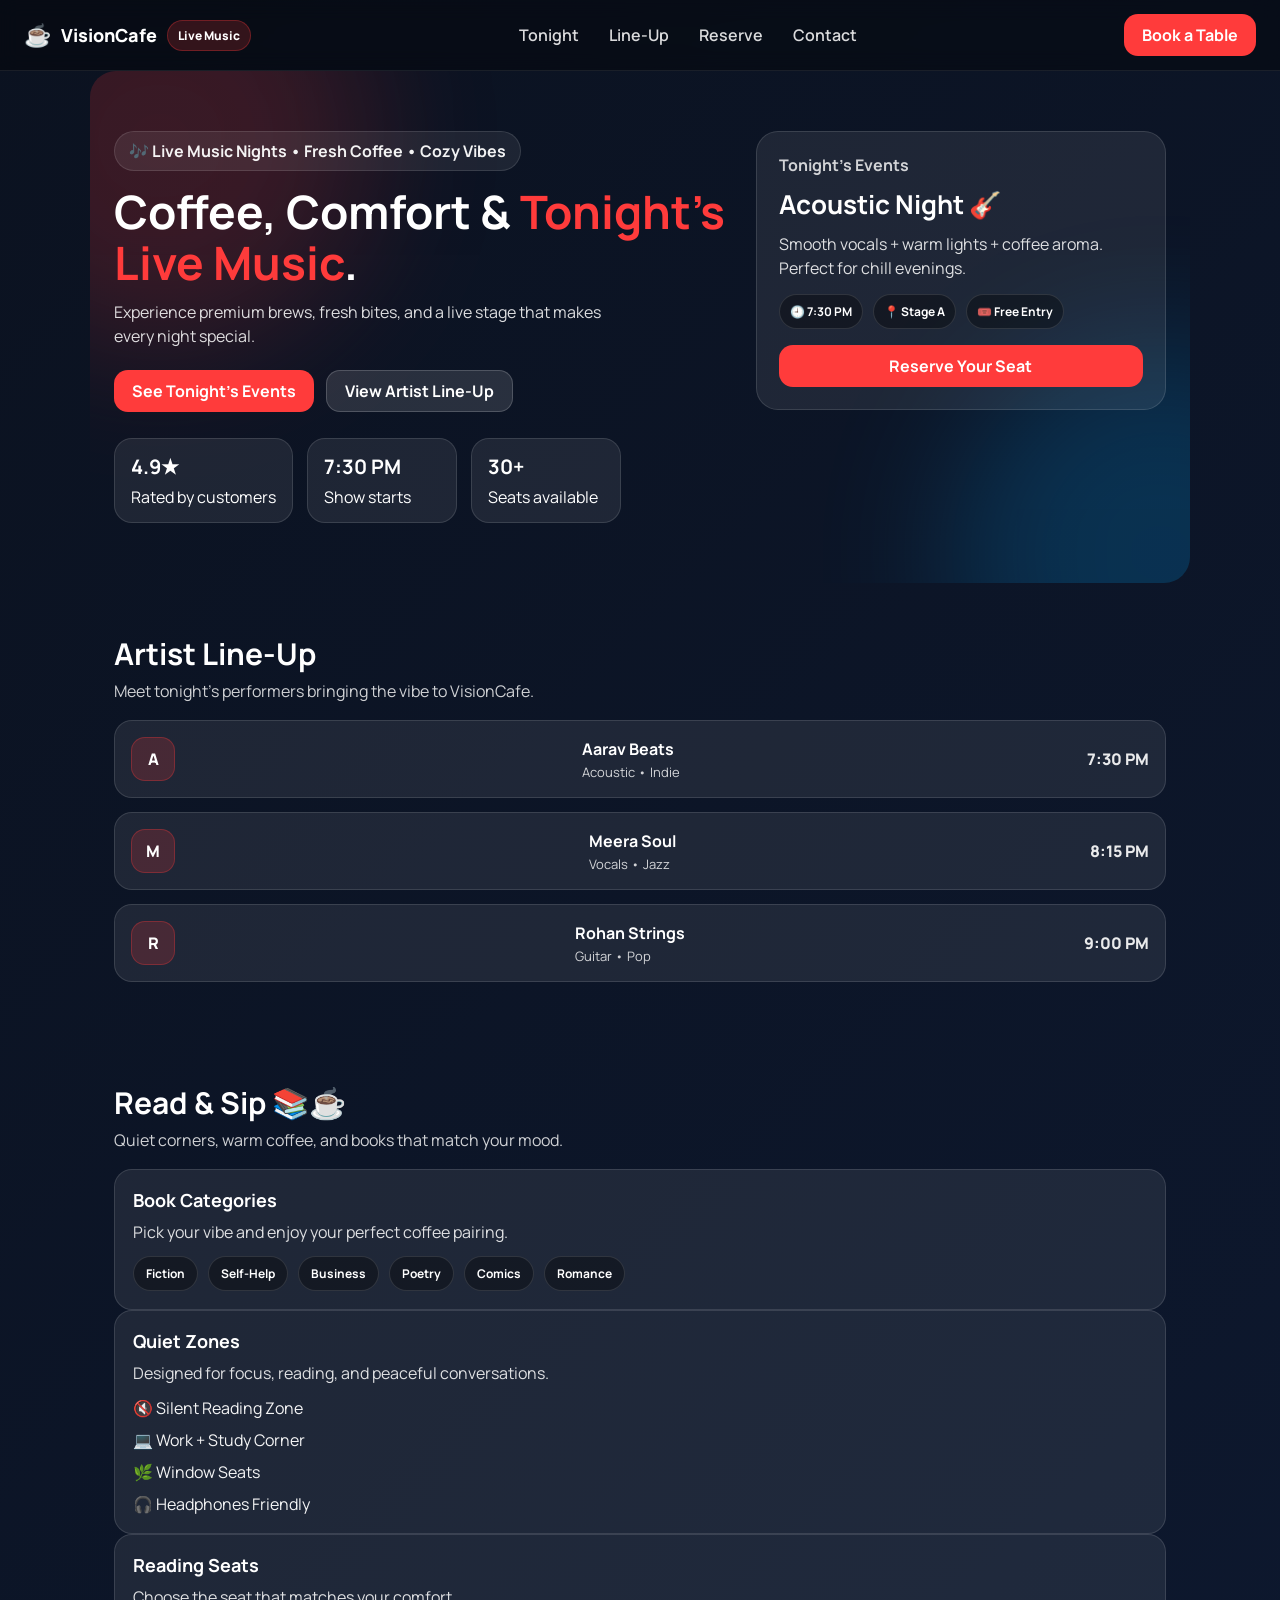
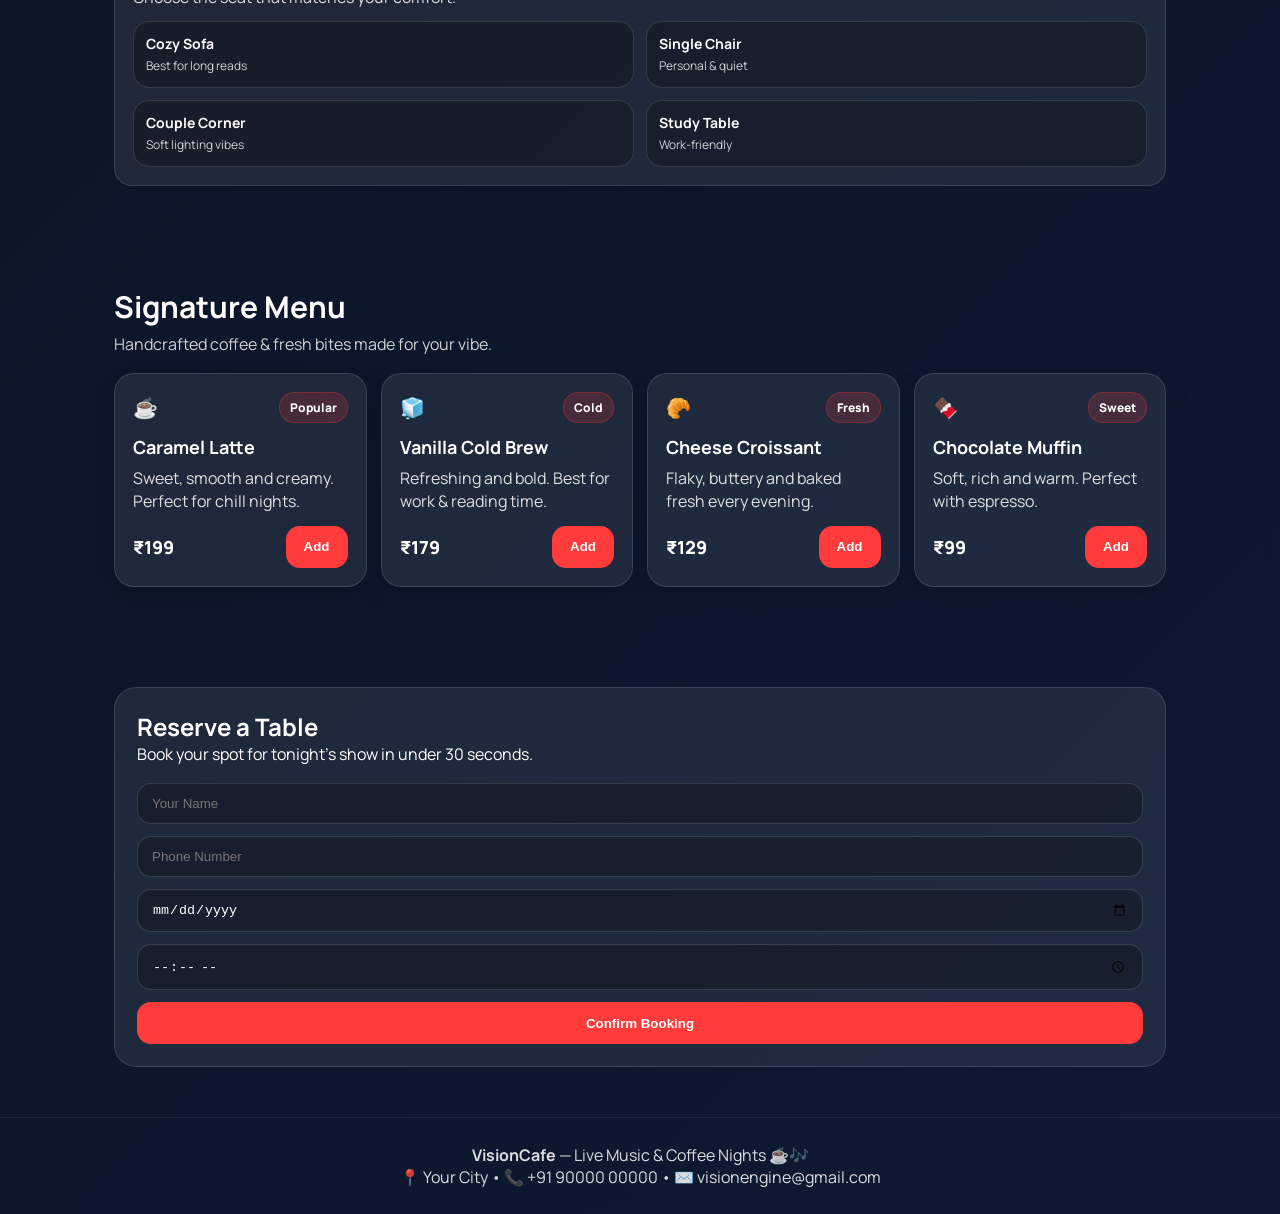
==== mainpage.html @ 3b841ffc "updating 1.1" ====
<!DOCTYPE html>
<html lang="en">
<head>
  <meta charset="UTF-8" />
  <meta name="viewport" content="width=device-width, initial-scale=1.0" />
  <title>VisionCafe | Live Music Nights</title>

  <link rel="preconnect" href="https://fonts.googleapis.com">
<link rel="preconnect" href="https://fonts.gstatic.com" crossorigin>
<link href="https://fonts.googleapis.com/css2?family=Manrope:wght@400;600;700;800&display=swap" rel="stylesheet">


  <link rel="stylesheet" href="style.css" />
</head>

<body>

  
  <header class="navbar">
    <div class="brand">
      <span class="brand-icon">☕</span>
      <span class="brand-name">VisionCafe</span>
      <span class="brand-tag">Live Music</span>
    </div>

    <nav class="nav-links">
      <a href="#events">Tonight</a>
      <a href="#lineup">Line-Up</a>
      <a href="#reserve">Reserve</a>
      <a href="#contact">Contact</a>
    </nav>

    <div class="nav-actions">
      <a href="#reserve" class="btn btn-primary">Book a Table</a>
    </div>
  </header>

  

  <main class="hero">
    <section class="hero-left">
      <p class="hero-chip">🎶 Live Music Nights • Fresh Coffee • Cozy Vibes</p>

      <h1 class="hero-title">
        Coffee, Comfort & <span class="highlight">Tonight’s Live Music</span>.
      </h1>

      <p class="hero-subtitle">
        Experience premium brews, fresh bites, and a live stage that makes every night special.
      </p>

      <div class="hero-buttons">
        <a href="#events" class="btn btn-primary">See Tonight’s Events</a>
        <a href="#lineup" class="btn btn-secondary">View Artist Line-Up</a>
      </div>

      <div class="hero-stats">
        <div class="stat">
          <h3>4.9★</h3>
          <p>Rated by customers</p>
        </div>
        <div class="stat">
          <h3>7:30 PM</h3>
          <p>Show starts</p>
        </div>
        <div class="stat">
          <h3>30+</h3>
          <p>Seats available</p>
        </div>
      </div>
    </section>

    <!-- TONIGHT EVENTS CARD -->
    <aside class="hero-right" id="events">
      <div class="event-card">
        <p class="small-title">Tonight’s Events</p>

        <h2 class="event-title">Acoustic Night 🎸</h2>
        <p class="event-desc">
          Smooth vocals + warm lights + coffee aroma. Perfect for chill evenings.
        </p>

        <div class="event-meta">
          <span class="pill">🕘 7:30 PM</span>
          <span class="pill">📍 Stage A</span>
          <span class="pill">🎟️ Free Entry</span>
        </div>

        <a href="#reserve" class="btn btn-primary btn-full">Reserve Your Seat</a>
      </div>
    </aside>
  </main>

  <section class="section" id="lineup">
    <div class="section-head">
      <h2>Artist Line-Up</h2>
      <p>Meet tonight’s performers bringing the vibe to VisionCafe.</p>
    </div>

    <div class="lineup-grid">
      <div class="artist-card">
        <div class="artist-avatar">A</div>
        <div class="artist-info">
          <h3>Aarav Beats</h3>
          <p>Acoustic • Indie</p>
        </div>
        <span class="artist-time">7:30 PM</span>
      </div>

      <div class="artist-card">
        <div class="artist-avatar">M</div>
        <div class="artist-info">
          <h3>Meera Soul</h3>
          <p>Vocals • Jazz</p>
        </div>
        <span class="artist-time">8:15 PM</span>
      </div>

      <div class="artist-card">
        <div class="artist-avatar">R</div>
        <div class="artist-info">
          <h3>Rohan Strings</h3>
          <p>Guitar • Pop</p>
        </div>
        <span class="artist-time">9:00 PM</span>
      </div>
    </div>
  </section>

<section class="section" id="readandsip">
  <div class="section-head">
    <h2>Read & Sip 📚☕</h2>
    <p>Quiet corners, warm coffee, and books that match your mood.</p>
  </div>

  


  <div class="read-grid">
    <!-- Book Categories -->
    <div class="read-card">
      <h3>Book Categories</h3>
      <p>Pick your vibe and enjoy your perfect coffee pairing.</p>

      <div class="chips">
        <span class="chip">Fiction</span>
        <span class="chip">Self-Help</span>
        <span class="chip">Business</span>
        <span class="chip">Poetry</span>
        <span class="chip">Comics</span>
        <span class="chip">Romance</span>
      </div>
    </div>

    <!-- Quiet Zones -->
    <div class="read-card">
      <h3>Quiet Zones</h3>
      <p>Designed for focus, reading, and peaceful conversations.</p>

      <ul class="read-list">
        <li>🔇 Silent Reading Zone</li>
        <li>💻 Work + Study Corner</li>
        <li>🌿 Window Seats</li>
        <li>🎧 Headphones Friendly</li>
      </ul>
    </div>

    <!-- Reading Seats -->
    <div class="read-card">
      <h3>Reading Seats</h3>
      <p>Choose the seat that matches your comfort.</p>

      <div class="seat-grid">
        <div class="seat-box">
          <h4>Cozy Sofa</h4>
          <p>Best for long reads</p>
        </div>

        <div class="seat-box">
          <h4>Single Chair</h4>
          <p>Personal & quiet</p>
        </div>

        <div class="seat-box">
          <h4>Couple Corner</h4>
          <p>Soft lighting vibes</p>
        </div>

        <div class="seat-box">
          <h4>Study Table</h4>
          <p>Work-friendly</p>
        </div>
      </div>
    </div>
  </div>
</section>

<!-- =========================
     SIGNATURE MENU (PREMIUM)
========================== -->
<section class="section" id="menu">
  <div class="section-head">
    <h2>Signature Menu</h2>
    <p>Handcrafted coffee & fresh bites made for your vibe.</p>
  </div>

  <div class="menu-cards">
    <div class="menu-card">
      <div class="menu-top">
        <span class="menu-icon">☕</span>
        <span class="menu-badge">Popular</span>
      </div>
      <h3>Caramel Latte</h3>
      <p>Sweet, smooth and creamy. Perfect for chill nights.</p>
      <div class="menu-bottom">
        <span class="menu-price">₹199</span>
        <button class="btn btn-primary">Add</button>
      </div>
    </div>

    <div class="menu-card">
      <div class="menu-top">
        <span class="menu-icon">🧊</span>
        <span class="menu-badge">Cold</span>
      </div>
      <h3>Vanilla Cold Brew</h3>
      <p>Refreshing and bold. Best for work & reading time.</p>
      <div class="menu-bottom">
        <span class="menu-price">₹179</span>
        <button class="btn btn-primary">Add</button>
      </div>
    </div>

    <div class="menu-card">
      <div class="menu-top">
        <span class="menu-icon">🥐</span>
        <span class="menu-badge">Fresh</span>
      </div>
      <h3>Cheese Croissant</h3>
      <p>Flaky, buttery and baked fresh every evening.</p>
      <div class="menu-bottom">
        <span class="menu-price">₹129</span>
        <button class="btn btn-primary">Add</button>
      </div>
    </div>

    <div class="menu-card">
      <div class="menu-top">
        <span class="menu-icon">🍫</span>
        <span class="menu-badge">Sweet</span>
      </div>
      <h3>Chocolate Muffin</h3>
      <p>Soft, rich and warm. Perfect with espresso.</p>
      <div class="menu-bottom">
        <span class="menu-price">₹99</span>
        <button class="btn btn-primary">Add</button>
      </div>
    </div>
  </div>
</section>



  <section class="section" id="reserve">
    <div class="reserve-box">
      <div class="reserve-left">
        <h2>Reserve a Table</h2>
        <p>Book your spot for tonight’s show in under 30 seconds.</p>
      </div>

      <form class="reserve-form">
        <input type="text" placeholder="Your Name" required />
        <input type="tel" placeholder="Phone Number" required />
        <input type="date" required />
        <input type="time" required />
        <button class="btn btn-primary btn-full" type="submit">Confirm Booking</button>
      </form>
    </div>
  </section>




  <footer class="footer" id="contact">
    <p><b>VisionCafe</b> — Live Music & Coffee Nights ☕🎶</p>
    <p>📍 Your City • 📞 +91 90000 00000 • ✉️ visionengine@gmail.com</p>
  </footer>

  <script src="script.js"></script>
</body>
</html>
---- style.css ----
/* 
   BASE RESET
 */
* {
  margin: 0;
  padding: 0;
  box-sizing: border-box;
}

body {
  font-family: "Manrope", Arial, Helvetica, sans-serif;
  background: linear-gradient(135deg, #0b1220, #0e1a33);
  color: white;
  min-height: 100vh;
}

/* nav bar */
.navbar {
  position: sticky;
  top: 0;
  z-index: 10;
  padding: 16px 24px;
  display: flex;
  align-items: center;
  justify-content: space-between;
  background: rgba(0, 0, 0, 0.35);
  backdrop-filter: blur(10px);
  border-bottom: 1px solid rgba(255, 255, 255, 0.08);
}

.brand {
  display: flex;
  align-items: center;
  gap: 10px;
  font-weight: 800;
}

.brand-icon {
  font-size: 22px;
}

.brand-name {
  font-size: 18px;
}

.brand-tag {
  font-size: 12px;
  padding: 6px 10px;
  border-radius: 999px;
  background: rgba(255, 59, 59, 0.18);
  border: 1px solid rgba(255, 59, 59, 0.3);
}

.nav-links {
  display: flex;
  gap: 18px;
}

.nav-links a {
  text-decoration: none;
  color: white;
  opacity: 0.85;
  font-weight: 600;
}

.nav-links a:hover {
  opacity: 1;
}

/* 
   BUTTONS
 */
.btn {
  display: inline-flex;
  align-items: center;
  justify-content: center;
  height: 42px;
  padding: 0 18px;
  border-radius: 14px;
  text-decoration: none;
  font-weight: 700;
  border: none;
  cursor: pointer;
}

.btn-primary {
  background: #ff3b3b;
  color: white;
}

.btn-secondary {
  background: rgba(255, 255, 255, 0.12);
  color: white;
  border: 1px solid rgba(255, 255, 255, 0.18);
}

.btn-full {
  width: 100%;
  text-align: center;
}

/* 
   HERO
 */
.hero {
  max-width: 1100px;
  margin: auto;
  padding: 60px 24px;
  display: grid;
  grid-template-columns: 1.2fr 0.8fr;
  gap: 26px;

  position: relative;
  overflow: hidden;
  border-radius: 26px;
}


/* soft glow blobs */
.hero::before,
.hero::after {
  content: "";
  position: absolute;
  width: 420px;
  height: 420px;
  border-radius: 50%;
  filter: blur(70px);
  opacity: 0.35;
  z-index: -1;
}

.hero::before {
  top: -140px;
  left: -140px;
  background: rgba(255, 59, 59, 0.55);
}

.hero::after {
  bottom: -180px;
  right: -180px;
  background: rgba(0, 170, 255, 0.55);
}


.hero-chip {
  display: inline-block;
  padding: 8px 14px;
  border-radius: 999px;
  background: rgba(255, 255, 255, 0.08);
  border: 1px solid rgba(255, 255, 255, 0.12);
  font-weight: 700;
  margin-bottom: 16px;
  opacity: 0.95;
}

.hero-title {
  font-size: 46px;
  line-height: 1.1;
  margin-bottom: 12px;
}

.highlight {
  color: #ff3b3b;
}

.hero-subtitle {
  opacity: 0.85;
  max-width: 520px;
  line-height: 1.5;
  margin-bottom: 22px;
}

.hero-buttons {
  display: flex;
  gap: 12px;
  flex-wrap: wrap;
  margin-bottom: 26px;
}

.hero-stats {
  display: flex;
  gap: 14px;
  flex-wrap: wrap;
}

.stat {
  background: rgba(255, 255, 255, 0.08);
  border: 1px solid rgba(255, 255, 255, 0.12);
  padding: 14px 16px;
  border-radius: 18px;
  min-width: 150px;
}

.stat h3 {
  font-size: 20px;
  margin-bottom: 6px;
}

/* 
   EVENT CARD
 */
.event-card {
  background: rgba(255, 255, 255, 0.08);
  border: 1px solid rgba(255, 255, 255, 0.12);
  border-radius: 22px;
  padding: 22px;
}

.small-title {
  opacity: 0.8;
  font-weight: 700;
  margin-bottom: 10px;
}

.event-title {
  font-size: 26px;
  margin-bottom: 10px;
}

.event-desc {
  opacity: 0.85;
  line-height: 1.5;
  margin-bottom: 14px;
}

.event-meta {
  display: flex;
  flex-wrap: wrap;
  gap: 10px;
  margin-bottom: 16px;
}

.pill {
  font-size: 12px;
  font-weight: 700;
  padding: 8px 10px;
  border-radius: 999px;
  background: rgba(0, 0, 0, 0.35);
  border: 1px solid rgba(255, 255, 255, 0.12);
}

/* 
   SECTIONS
 */
.section {
  max-width: 1100px;
  margin: auto;
  padding: 50px 24px;
}

.section-head {
  margin-bottom: 18px;
}

.section-head h2 {
  font-size: 30px;
  margin-bottom: 6px;
}

.section-head p {
  opacity: 0.8;
}

/* 
   LINE-UP GRID
 */
.lineup-grid {
  display: grid;
  grid-template-columns: repeat(3, 1fr);
  gap: 14px;
}

.artist-card {
  display: flex;
  align-items: center;
  justify-content: space-between;
  gap: 12px;
  padding: 16px;
  border-radius: 18px;
  background: rgba(255, 255, 255, 0.08);
  border: 1px solid rgba(255, 255, 255, 0.12);
}

.artist-avatar {
  width: 44px;
  height: 44px;
  border-radius: 14px;
  display: flex;
  align-items: center;
  justify-content: center;
  font-weight: 900;
  background: rgba(255, 59, 59, 0.18);
  border: 1px solid rgba(255, 59, 59, 0.3);
}

.artist-info h3 {
  font-size: 16px;
  margin-bottom: 3px;
}

.artist-info p {
  font-size: 13px;
  opacity: 0.8;
}

.artist-time {
  font-weight: 800;
  opacity: 0.9;
}

/* 
   RESERVE BOX
 */
.reserve-box {
  display: grid;
  grid-template-columns: 1fr 1fr;
  gap: 18px;
  padding: 22px;
  border-radius: 22px;
  background: rgba(255, 255, 255, 0.08);
  border: 1px solid rgba(255, 255, 255, 0.12);
}

.reserve-form {
  display: grid;
  gap: 12px;
}

.reserve-form input {
  padding: 12px 14px;
  border-radius: 14px;
  border: 1px solid rgba(255, 255, 255, 0.14);
  background: rgba(0, 0, 0, 0.25);
  color: white;
  outline: none;
}

/* 
   FOOTER
 */
.footer {
  padding: 26px 24px;
  text-align: center;
  opacity: 0.85;
  border-top: 1px solid rgba(255, 255, 255, 0.08);
}

/* 
   RESPONSIVE */
@media (max-width: 900px) {
  .hero {
    padding: 40px 18px;
  }
}


  .lineup-grid {
    grid-template-columns: 1fr;
  }

  .reserve-box {
    grid-template-columns: 1fr;
  }

  .nav-links {
    display: none;
  }
}


/* 
   READ & SIP SECTION
 */
.read-grid {
  display: grid;
  grid-template-columns: repeat(3, 1fr);
  gap: 14px;
}

.read-card {
  padding: 18px;
  border-radius: 18px;
  background: rgba(255, 255, 255, 0.08);
  border: 1px solid rgba(255, 255, 255, 0.12);
}

.read-card h3 {
  font-size: 18px;
  margin-bottom: 8px;
}

.read-card p {
  opacity: 0.85;
  margin-bottom: 12px;
  line-height: 1.5;
}

/* Category chips */
.chips {
  display: flex;
  flex-wrap: wrap;
  gap: 10px;
}

.chip {
  padding: 8px 12px;
  border-radius: 999px;
  font-size: 12px;
  font-weight: 700;
  background: rgba(0, 0, 0, 0.35);
  border: 1px solid rgba(255, 255, 255, 0.12);
}

/* Quiet zones list */
.read-list {
  list-style: none;
  display: grid;
  gap: 10px;
  opacity: 0.95;
}

/* Reading seats grid */
.seat-grid {
  display: grid;
  grid-template-columns: repeat(2, 1fr);
  gap: 12px;
}

.seat-box {
  padding: 12px;
  border-radius: 16px;
  background: rgba(0, 0, 0, 0.25);
  border: 1px solid rgba(255, 255, 255, 0.12);
}

.seat-box h4 {
  font-size: 14px;
  margin-bottom: 4px;
}

.seat-box p {
  font-size: 12px;
  opacity: 0.8;
  margin: 0;
}

/* Responsive */
@media (max-width: 900px) {
  .read-grid {
    grid-template-columns: 1fr;
  }
}


/* smooth transitions everywhere */
a, button, .card, .artist-card, .event-card, .read-card, .seat-box, .stat {
  transition: transform 0.25s ease, box-shadow 0.25s ease, opacity 0.25s ease;
}

/* hover lift effect */
.card:hover,
.artist-card:hover,
.event-card:hover,
.read-card:hover {
  transform: translateY(-6px);
  box-shadow: 0 18px 30px rgba(0, 0, 0, 0.25);
}

/* subtle hover on seat boxes */
.seat-box:hover {
  transform: translateY(-4px);
}


/* =========================
   PREMIUM MENU CARDS
========================= */
.menu-cards {
  display: grid;
  grid-template-columns: repeat(4, 1fr);
  gap: 14px;
}

.menu-card {
  padding: 18px;
  border-radius: 20px;
  background: rgba(255, 255, 255, 0.08);
  border: 1px solid rgba(255, 255, 255, 0.12);
  box-shadow: 0 10px 26px rgba(0,0,0,0.15);
}

.menu-card:hover {
  transform: translateY(-8px);
  box-shadow: 0 18px 35px rgba(0,0,0,0.25);
}

.menu-top {
  display: flex;
  align-items: center;
  justify-content: space-between;
  margin-bottom: 12px;
}

.menu-icon {
  font-size: 20px;
}

.menu-badge {
  font-size: 12px;
  font-weight: 800;
  padding: 6px 10px;
  border-radius: 999px;
  background: rgba(255, 59, 59, 0.18);
  border: 1px solid rgba(255, 59, 59, 0.3);
}

.menu-card h3 {
  font-size: 18px;
  margin-bottom: 8px;
}

.menu-card p {
  opacity: 0.85;
  line-height: 1.4;
  margin-bottom: 14px;
}

.menu-bottom {
  display: flex;
  align-items: center;
  justify-content: space-between;
  gap: 10px;
}

.menu-price {
  font-weight: 900;
  font-size: 18px;
}

/* responsive menu */
@media (max-width: 900px) {
  .menu-cards {
    grid-template-columns: 1fr;
  }
}


/* =========================
   FIX: NAVBAR ALIGNMENT
========================= */
.navbar {
  padding: 14px 24px; /* balanced */
}

.brand,
.nav-links,
.nav-actions {
  display: flex;
  align-items: center;
}

/* make nav links same height as button */
.nav-links a {
  display: inline-flex;
  align-items: center;
  height: 42px;
  padding: 0 6px;
}
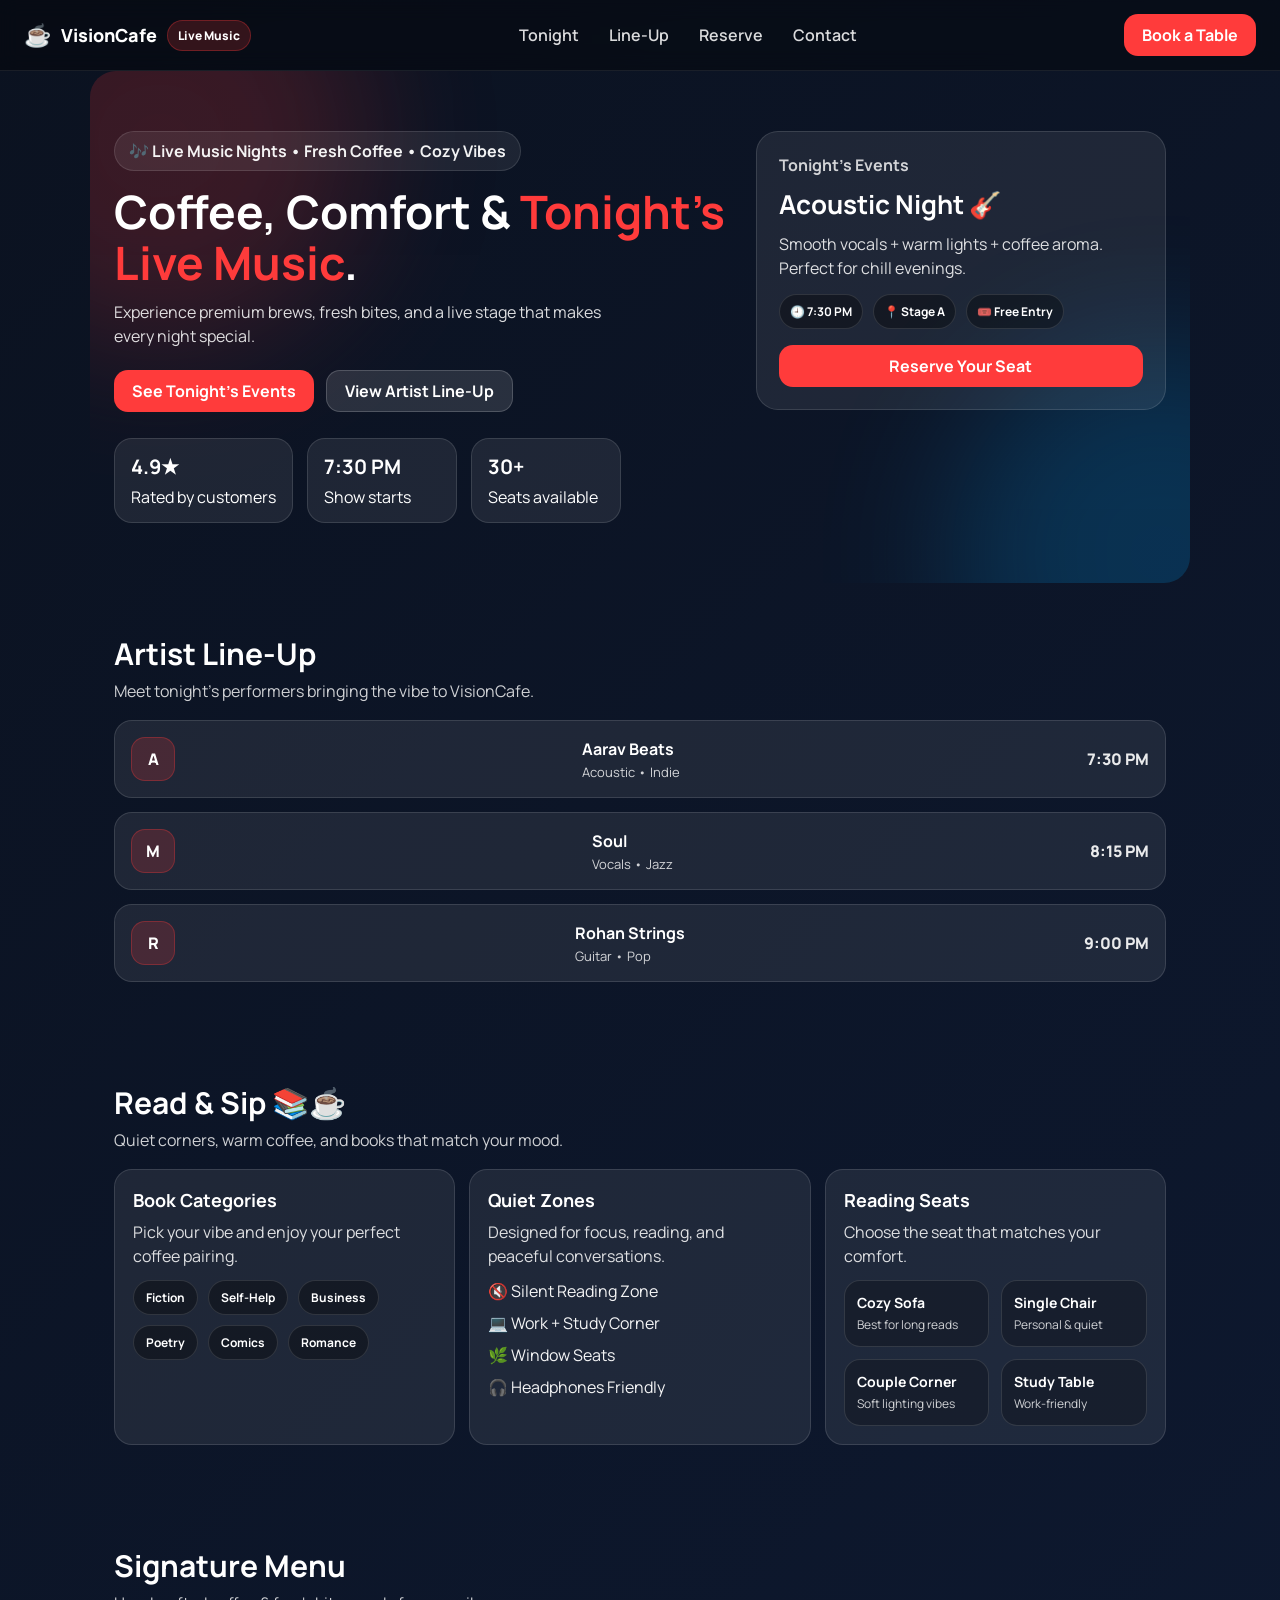
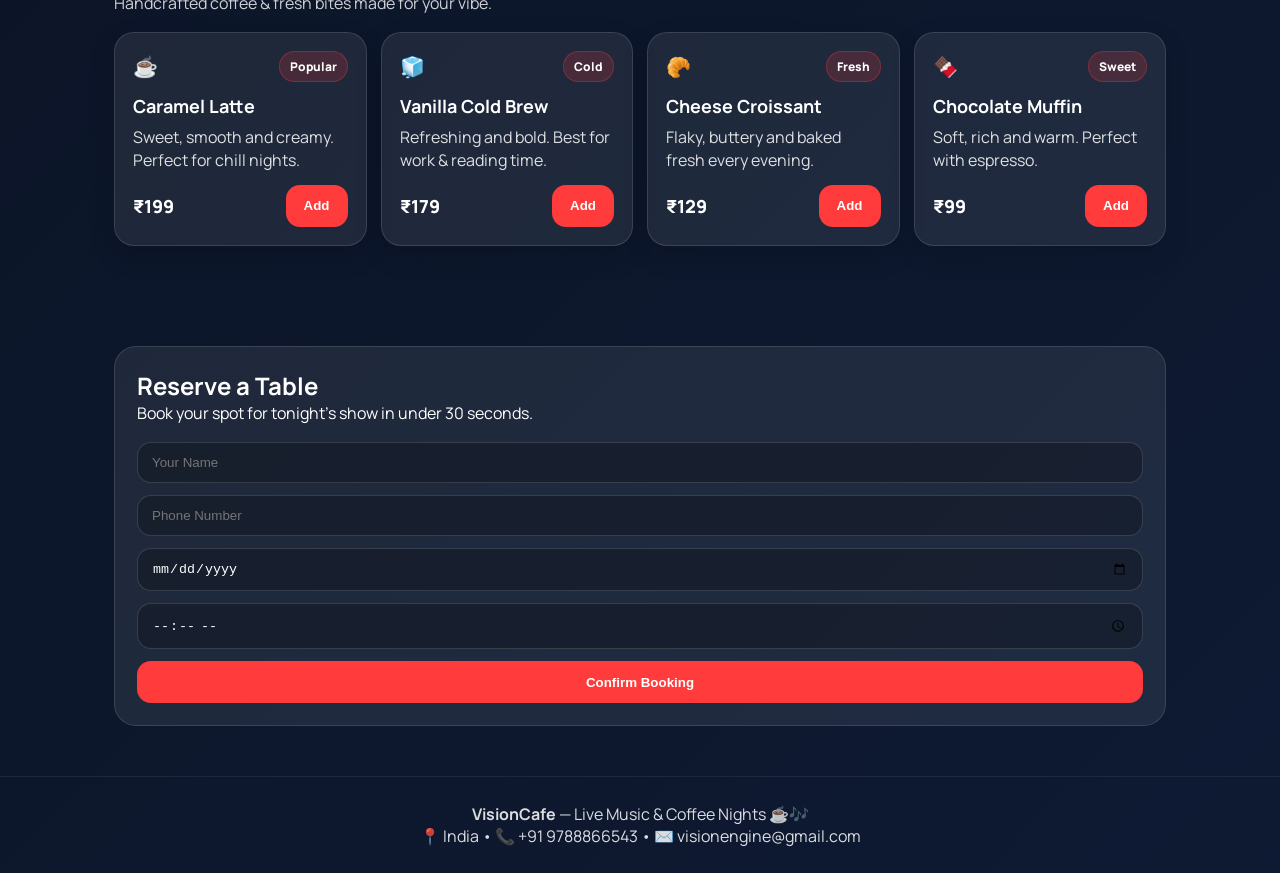
==== commit 82d42790: "updating main and style" ====
--- a/mainpage.html
+++ b/mainpage.html
@@ -110,7 +110,7 @@
       <div class="artist-card">
         <div class="artist-avatar">M</div>
         <div class="artist-info">
-          <h3>Meera Soul</h3>
+          <h3> Soul</h3>
           <p>Vocals • Jazz</p>
         </div>
         <span class="artist-time">8:15 PM</span>
@@ -195,9 +195,8 @@
   </div>
 </section>
 
-<!-- =========================
-     SIGNATURE MENU (PREMIUM)
-========================== -->
+<!--
+     SIGNATURE MENU (PREMIUM)-->
 <section class="section" id="menu">
   <div class="section-head">
     <h2>Signature Menu</h2>
@@ -283,7 +282,7 @@
 
   <footer class="footer" id="contact">
     <p><b>VisionCafe</b> — Live Music & Coffee Nights ☕🎶</p>
-    <p>📍 Your City • 📞 +91 90000 00000 • ✉️ visionengine@gmail.com</p>
+    <p>📍 India • 📞 +91 9788866543 • ✉️ visionengine@gmail.com</p>
   </footer>
 
   <script src="script.js"></script>
--- a/style.css
+++ b/style.css
@@ -365,7 +365,7 @@
   .nav-links {
     display: none;
   }
-}
+
 
 
 /* 
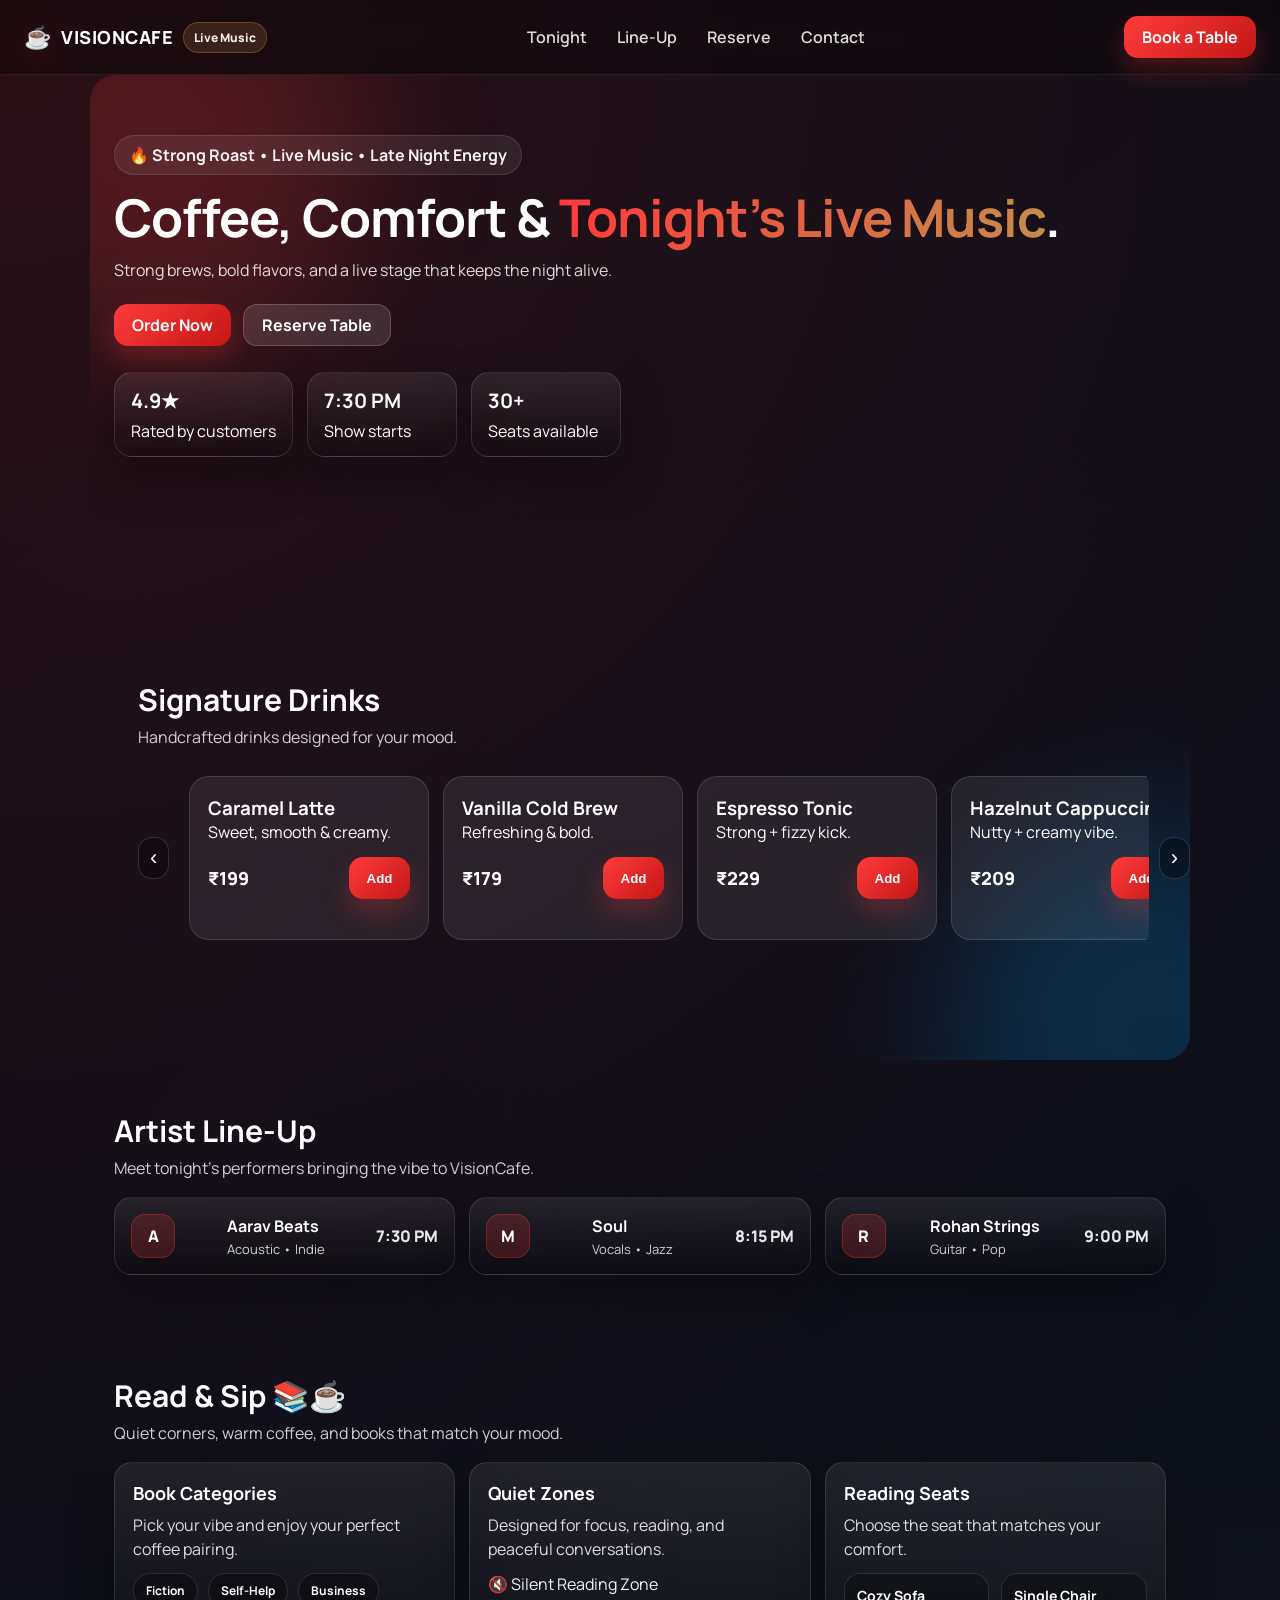
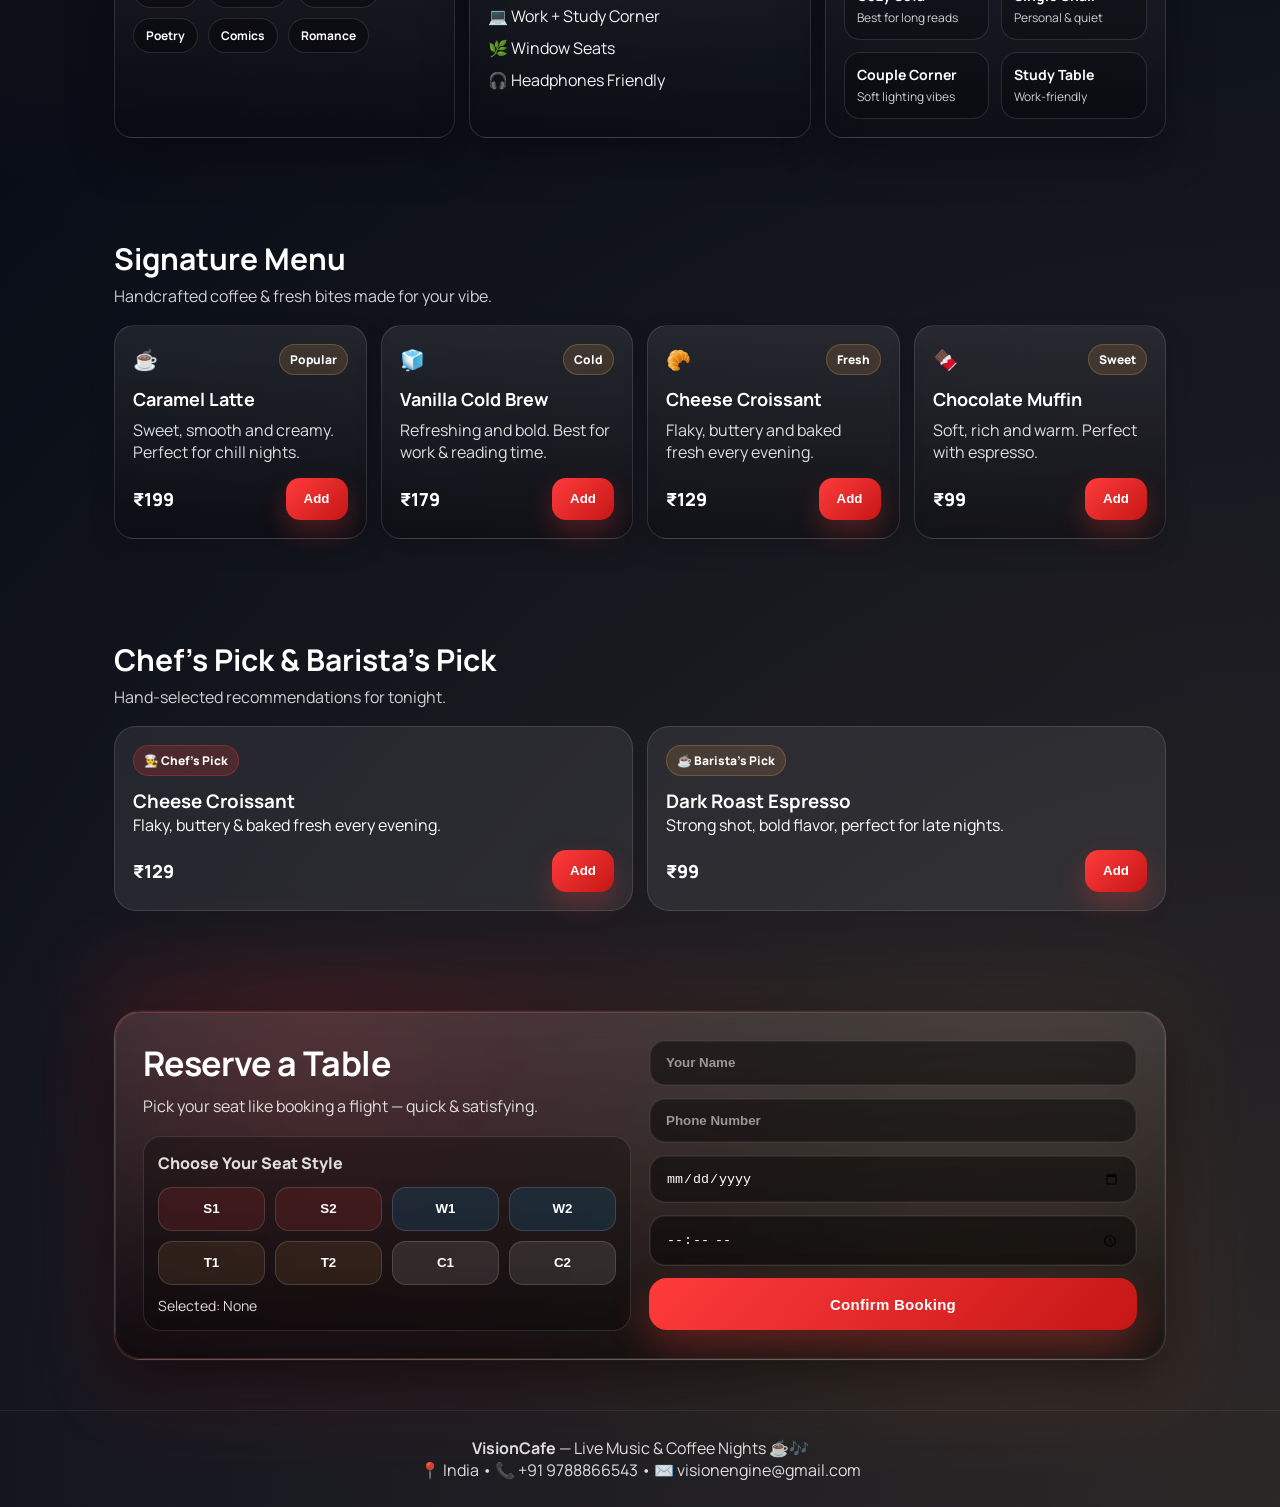
==== commit 386f7a4b: "updating 1.2" ====
--- a/mainpage.html
+++ b/mainpage.html
@@ -39,20 +39,27 @@
 
   <main class="hero">
     <section class="hero-left">
-      <p class="hero-chip">🎶 Live Music Nights • Fresh Coffee • Cozy Vibes</p>
+      <p class="hero-chip">🔥 Strong Roast • Live Music • Late Night Energy</p>
+
 
       <h1 class="hero-title">
         Coffee, Comfort & <span class="highlight">Tonight’s Live Music</span>.
       </h1>
 
       <p class="hero-subtitle">
-        Experience premium brews, fresh bites, and a live stage that makes every night special.
-      </p>
+  Strong brews, bold flavors, and a live stage that keeps the night alive.
+</p>
+
 
       <div class="hero-buttons">
-        <a href="#events" class="btn btn-primary">See Tonight’s Events</a>
-        <a href="#lineup" class="btn btn-secondary">View Artist Line-Up</a>
-      </div>
+        <a href="#events" class="btn btn-primary">Order Now</a>
+        <a href="#lineup" class="btn btn-secondary">Reserve Table</a>
+      </div>
+
+      
+
+
+
 
       <div class="hero-stats">
         <div class="stat">
@@ -69,6 +76,107 @@
         </div>
       </div>
     </section>
+
+
+    <section class="section" id="specials">
+  <div class="section-head">
+    <h2>Today’s Special</h2>
+    <p>Limited-time picks made for strong coffee lovers.</p>
+  </div>
+
+  <div class="special-grid">
+    <div class="special-card">
+      <span class="special-tag">🔥 Bestseller</span>
+      <h3>Dark Roast Espresso Shot</h3>
+      <p>Strong, bold & straight to the point.</p>
+      <div class="special-bottom">
+        <span class="price">₹99</span>
+        <a href="#order" class="btn btn-primary">Order</a>
+      </div>
+    </div>
+
+    <div class="special-card">
+      <span class="special-tag coffee">☕ Coffee + Chill</span>
+      <h3>Mocha Night Latte</h3>
+      <p>Chocolate + espresso with a smooth finish.</p>
+      <div class="special-bottom">
+        <span class="price">₹219</span>
+        <a href="#order" class="btn btn-primary">Order</a>
+      </div>
+    </div>
+
+    <div class="special-card">
+      <span class="special-tag blue">🎶 Music Combo</span>
+      <h3>Cold Brew + Croissant</h3>
+      <p>Perfect for tonight’s acoustic vibe.</p>
+      <div class="special-bottom">
+        <span class="price">₹249</span>
+        <a href="#order" class="btn btn-primary">Order</a>
+      </div>
+    </div>
+  </div>
+</section>
+
+    <section class="section" id="order">
+  <div class="section-head">
+    <h2>Signature Drinks</h2>
+    <p>Handcrafted drinks designed for your mood.</p>
+  </div>
+
+  <div class="carousel-wrap">
+    <button class="carousel-btn left" aria-label="Scroll left">‹</button>
+
+    <div class="carousel" id="drinkCarousel">
+      <div class="drink-card">
+        <h3>Caramel Latte</h3>
+        <p>Sweet, smooth & creamy.</p>
+        <div class="drink-bottom">
+          <span class="price">₹199</span>
+          <button class="btn btn-primary">Add</button>
+        </div>
+      </div>
+
+      <div class="drink-card">
+        <h3>Vanilla Cold Brew</h3>
+        <p>Refreshing & bold.</p>
+        <div class="drink-bottom">
+          <span class="price">₹179</span>
+          <button class="btn btn-primary">Add</button>
+        </div>
+      </div>
+
+      <div class="drink-card">
+        <h3>Espresso Tonic</h3>
+        <p>Strong + fizzy kick.</p>
+        <div class="drink-bottom">
+          <span class="price">₹229</span>
+          <button class="btn btn-primary">Add</button>
+        </div>
+      </div>
+
+      <div class="drink-card">
+        <h3>Hazelnut Cappuccino</h3>
+        <p>Nutty + creamy vibe.</p>
+        <div class="drink-bottom">
+          <span class="price">₹209</span>
+          <button class="btn btn-primary">Add</button>
+        </div>
+      </div>
+
+      <div class="drink-card">
+        <h3>Dark Roast Americano</h3>
+        <p>Pure strength. No sugar needed.</p>
+        <div class="drink-bottom">
+          <span class="price">₹149</span>
+          <button class="btn btn-primary">Add</button>
+        </div>
+      </div>
+    </div>
+
+    <button class="carousel-btn right" aria-label="Scroll right">›</button>
+  </div>
+</section>
+
 
     <!-- TONIGHT EVENTS CARD -->
     <aside class="hero-right" id="events">
@@ -259,23 +367,73 @@
 </section>
 
 
+<section class="section" id="picks">
+  <div class="section-head">
+    <h2>Chef’s Pick & Barista’s Pick</h2>
+    <p>Hand-selected recommendations for tonight.</p>
+  </div>
+
+  <div class="picks-grid">
+    <div class="pick-card">
+      <span class="pick-badge">👨‍🍳 Chef’s Pick</span>
+      <h3>Cheese Croissant</h3>
+      <p>Flaky, buttery & baked fresh every evening.</p>
+      <div class="pick-bottom">
+        <span class="price">₹129</span>
+        <button class="btn btn-primary">Add</button>
+      </div>
+    </div>
+
+    <div class="pick-card">
+      <span class="pick-badge barista">☕ Barista’s Pick</span>
+      <h3>Dark Roast Espresso</h3>
+      <p>Strong shot, bold flavor, perfect for late nights.</p>
+      <div class="pick-bottom">
+        <span class="price">₹99</span>
+        <button class="btn btn-primary">Add</button>
+      </div>
+    </div>
+  </div>
+</section>
+
+
+
 
   <section class="section" id="reserve">
-    <div class="reserve-box">
-      <div class="reserve-left">
-        <h2>Reserve a Table</h2>
-        <p>Book your spot for tonight’s show in under 30 seconds.</p>
-      </div>
-
-      <form class="reserve-form">
-        <input type="text" placeholder="Your Name" required />
-        <input type="tel" placeholder="Phone Number" required />
-        <input type="date" required />
-        <input type="time" required />
-        <button class="btn btn-primary btn-full" type="submit">Confirm Booking</button>
-      </form>
-    </div>
-  </section>
+  <div class="reserve-box">
+    <div class="reserve-left">
+      <h2>Reserve a Table</h2>
+      <p>Pick your seat like booking a flight — quick & satisfying.</p>
+
+      <div class="seat-map">
+        <p class="seat-title">Choose Your Seat Style</p>
+
+        <div class="seat-grid-map" id="seatGrid">
+          <button class="seat seat-sofa">S1</button>
+          <button class="seat seat-sofa">S2</button>
+          <button class="seat seat-window">W1</button>
+          <button class="seat seat-window">W2</button>
+
+          <button class="seat seat-study">T1</button>
+          <button class="seat seat-study">T2</button>
+          <button class="seat seat-couple">C1</button>
+          <button class="seat seat-couple">C2</button>
+        </div>
+
+        <p class="seat-note">Selected: <span id="seatSelected">None</span></p>
+      </div>
+    </div>
+
+    <form class="reserve-form">
+      <input type="text" placeholder="Your Name" required />
+      <input type="tel" placeholder="Phone Number" required />
+      <input type="date" required />
+      <input type="time" required />
+      <button class="btn btn-primary btn-full" type="submit">Confirm Booking</button>
+    </form>
+  </div>
+</section>
+
 
 
 
--- a/style.css
+++ b/style.css
@@ -7,12 +7,38 @@
   box-sizing: border-box;
 }
 
+
+:root {
+  --bg1: #070a12;
+  --bg2: #0b1220;
+
+  --brand: #ff3b3b;
+  --brand-dark: #c51616;
+
+  --coffee: #c58b4a;
+  --coffee-dark: #7a4a22;
+
+  --text: rgba(255,255,255,0.92);
+  --muted: rgba(255,255,255,0.72);
+
+  --glass: rgba(255, 255, 255, 0.07);
+  --border: rgba(255, 255, 255, 0.12);
+
+  --shadow: 0 18px 45px rgba(0,0,0,0.35);
+}
+
 body {
   font-family: "Manrope", Arial, Helvetica, sans-serif;
-  background: linear-gradient(135deg, #0b1220, #0e1a33);
+  background: radial-gradient(circle at top left, rgba(255, 59, 59, 0.15), transparent 55%),
+              radial-gradient(circle at bottom right, rgba(197, 139, 74, 0.18), transparent 55%),
+              linear-gradient(135deg, var(--bg1), var(--bg2));
   color: white;
   min-height: 100vh;
 }
+
+
+
+
 
 /* nav bar */
 .navbar {
@@ -84,9 +110,16 @@
 }
 
 .btn-primary {
-  background: #ff3b3b;
+  background: linear-gradient(135deg, var(--brand), var(--brand-dark));
   color: white;
-}
+  box-shadow: 0 12px 26px rgba(255, 59, 59, 0.25);
+}
+
+.btn-primary:hover {
+  transform: translateY(-2px);
+  box-shadow: 0 18px 35px rgba(255, 59, 59, 0.35);
+}
+
 
 .btn-secondary {
   background: rgba(255, 255, 255, 0.12);
@@ -154,14 +187,19 @@
 }
 
 .hero-title {
-  font-size: 46px;
-  line-height: 1.1;
+  font-size: 52px;
+  line-height: 1.05;
   margin-bottom: 12px;
+  letter-spacing: -1px;
 }
 
 .highlight {
-  color: #ff3b3b;
-}
+  background: linear-gradient(90deg, var(--brand), var(--coffee));
+  -webkit-background-clip: text;
+  background-clip: text;
+  color: transparent;
+}
+
 
 .hero-subtitle {
   opacity: 0.85;
@@ -184,7 +222,7 @@
 }
 
 .stat {
-  background: rgba(255, 255, 255, 0.08);
+  
   border: 1px solid rgba(255, 255, 255, 0.12);
   padding: 14px 16px;
   border-radius: 18px;
@@ -199,8 +237,20 @@
 /* 
    EVENT CARD
  */
+
+ .event-card,
+.artist-card,
+.read-card,
+.menu-card,
+
+.stat {
+  background: linear-gradient(180deg, rgba(255,255,255,0.08), rgba(0,0,0,0.25));
+  border: 1px solid var(--border);
+  box-shadow: var(--shadow);
+}
+
 .event-card {
-  background: rgba(255, 255, 255, 0.08);
+  
   border: 1px solid rgba(255, 255, 255, 0.12);
   border-radius: 22px;
   padding: 22px;
@@ -277,7 +327,7 @@
   gap: 12px;
   padding: 16px;
   border-radius: 18px;
-  background: rgba(255, 255, 255, 0.08);
+  
   border: 1px solid rgba(255, 255, 255, 0.12);
 }
 
@@ -309,31 +359,138 @@
 }
 
 /* 
-   RESERVE BOX
+   RESERVE SECTION 
  */
+
+#reserve {
+  position: relative;
+}
+
+/* outer spotlight glow */
+#reserve::before {
+  content: "";
+  position: absolute;
+  inset: 0;
+  background: radial-gradient(circle at 20% 30%, rgba(255, 59, 59, 0.22), transparent 55%),
+              radial-gradient(circle at 80% 70%, rgba(197, 139, 74, 0.22), transparent 55%);
+  filter: blur(40px);
+  opacity: 0.9;
+  z-index: -1;
+}
+
+/* main reserve card */
 .reserve-box {
+  position: relative;
+  overflow: hidden;
+
   display: grid;
   grid-template-columns: 1fr 1fr;
   gap: 18px;
-  padding: 22px;
-  border-radius: 22px;
-  background: rgba(255, 255, 255, 0.08);
-  border: 1px solid rgba(255, 255, 255, 0.12);
-}
-
+
+  padding: 28px;
+  border-radius: 26px;
+
+  /* stronger contrast than background */
+  background: linear-gradient(
+    180deg,
+    rgba(255, 255, 255, 0.10),
+    rgba(0, 0, 0, 0.55)
+  );
+
+  border: 1px solid rgba(255, 255, 255, 0.16);
+  box-shadow:
+    0 22px 60px rgba(0, 0, 0, 0.55),
+    0 0 0 1px rgba(255, 59, 59, 0.12);
+
+  backdrop-filter: blur(14px);
+}
+
+/* inner premium border glow */
+.reserve-box::before {
+  content: "";
+  position: absolute;
+  inset: 0;
+  padding: 1px;
+  border-radius: 26px;
+
+  background: linear-gradient(
+    135deg,
+    rgba(255, 59, 59, 0.55),
+    rgba(197, 139, 74, 0.40),
+    rgba(0, 170, 255, 0.20)
+  );
+
+  -webkit-mask:
+    linear-gradient(#000 0 0) content-box,
+    linear-gradient(#000 0 0);
+  -webkit-mask-composite: xor;
+  mask-composite: exclude;
+
+  opacity: 0.55;
+  pointer-events: none;
+}
+
+/* left side text stronger */
+.reserve-left h2 {
+  font-size: 34px;
+  letter-spacing: -0.6px;
+  margin-bottom: 8px;
+}
+
+.reserve-left p {
+  opacity: 0.85;
+  line-height: 1.5;
+  max-width: 420px;
+}
+
+/* form layout */
 .reserve-form {
   display: grid;
   gap: 12px;
 }
 
+/* inputs: premium + visible */
 .reserve-form input {
-  padding: 12px 14px;
-  border-radius: 14px;
+  padding: 14px 16px;
+  border-radius: 16px;
+
   border: 1px solid rgba(255, 255, 255, 0.14);
-  background: rgba(0, 0, 0, 0.25);
+  background: rgba(0, 0, 0, 0.45);
+
   color: white;
   outline: none;
-}
+
+  box-shadow: inset 0 0 0 1px rgba(255, 255, 255, 0.06);
+}
+
+/* input focus = coffee + brand glow */
+.reserve-form input:focus {
+  border-color: rgba(255, 59, 59, 0.55);
+  box-shadow:
+    0 0 0 4px rgba(255, 59, 59, 0.15),
+    0 0 0 1px rgba(197, 139, 74, 0.20) inset;
+}
+
+/* make placeholder more visible */
+.reserve-form input::placeholder {
+  color: rgba(255, 255, 255, 0.55);
+  font-weight: 600;
+}
+
+/* button: BIG brand punch */
+.reserve-form .btn-full {
+  height: 52px;
+  border-radius: 18px;
+  font-size: 15px;
+  letter-spacing: 0.3px;
+  box-shadow: 0 18px 40px rgba(255, 59, 59, 0.30);
+}
+
+.reserve-form .btn-full:hover {
+  transform: translateY(-2px);
+  box-shadow: 0 26px 55px rgba(255, 59, 59, 0.38);
+}
+
 
 /* 
    FOOTER
@@ -350,9 +507,8 @@
 @media (max-width: 900px) {
   .hero {
     padding: 40px 18px;
+    grid-template-columns: 1fr;
   }
-}
-
 
   .lineup-grid {
     grid-template-columns: 1fr;
@@ -360,11 +516,13 @@
 
   .reserve-box {
     grid-template-columns: 1fr;
+    padding: 20px
   }
 
   .nav-links {
     display: none;
   }
+}
 
 
 
@@ -380,7 +538,7 @@
 .read-card {
   padding: 18px;
   border-radius: 18px;
-  background: rgba(255, 255, 255, 0.08);
+  
   border: 1px solid rgba(255, 255, 255, 0.12);
 }
 
@@ -472,9 +630,7 @@
 }
 
 
-/* =========================
-   PREMIUM MENU CARDS
-========================= */
+
 .menu-cards {
   display: grid;
   grid-template-columns: repeat(4, 1fr);
@@ -484,7 +640,7 @@
 .menu-card {
   padding: 18px;
   border-radius: 20px;
-  background: rgba(255, 255, 255, 0.08);
+  
   border: 1px solid rgba(255, 255, 255, 0.12);
   box-shadow: 0 10px 26px rgba(0,0,0,0.15);
 }
@@ -506,63 +662,288 @@
 }
 
 .menu-badge {
+  font-size: 12px;
+  font-weight: 800;
+  padding: 6px 10px;
+  border-radius: 999px;
+  background: rgba(197, 139, 74, 0.18);
+  border: 1px solid rgba(197, 139, 74, 0.35);
+}
+
+.menu-card h3 {
+  font-size: 18px;
+  margin-bottom: 8px;
+}
+
+.menu-card p {
+  opacity: 0.85;
+  line-height: 1.4;
+  margin-bottom: 14px;
+}
+
+.menu-bottom {
+  display: flex;
+  align-items: center;
+  justify-content: space-between;
+  gap: 10px;
+}
+
+.menu-price {
+  font-weight: 900;
+  font-size: 18px;
+}
+
+/* responsive menu */
+@media (max-width: 900px) {
+  .menu-cards {
+    grid-template-columns: 1fr;
+  }
+}
+
+
+
+
+
+.brand,
+.nav-links,
+.nav-actions {
+  display: flex;
+  align-items: center;
+}
+
+/* make nav links same height as button */
+.nav-links a {
+  display: inline-flex;
+  align-items: center;
+  height: 42px;
+  padding: 0 6px;
+}
+
+
+.brand-name {
+  font-size: 18px;
+  letter-spacing: 0.5px;
+  text-transform: uppercase;
+}
+
+.brand-icon {
+  font-size: 22px;
+  filter: drop-shadow(0 10px 18px rgba(255, 59, 59, 0.25));
+}
+
+.brand-tag {
+  background: rgba(197, 139, 74, 0.18);
+  border: 1px solid rgba(197, 139, 74, 0.35);
+  color: rgba(255,255,255,0.95);
+}
+
+
+/* =========================
+   TODAY SPECIAL
+========================= */
+.special-grid {
+  display: grid;
+  grid-template-columns: repeat(3, 1fr);
+  gap: 14px;
+}
+
+.special-card {
+  padding: 18px;
+  border-radius: 20px;
+  background: rgba(255, 255, 255, 0.08);
+  border: 1px solid rgba(255, 255, 255, 0.12);
+  box-shadow: 0 12px 30px rgba(0,0,0,0.22);
+}
+
+.special-tag {
+  display: inline-block;
   font-size: 12px;
   font-weight: 800;
   padding: 6px 10px;
   border-radius: 999px;
   background: rgba(255, 59, 59, 0.18);
   border: 1px solid rgba(255, 59, 59, 0.3);
-}
-
-.menu-card h3 {
-  font-size: 18px;
-  margin-bottom: 8px;
-}
-
-.menu-card p {
-  opacity: 0.85;
-  line-height: 1.4;
-  margin-bottom: 14px;
-}
-
-.menu-bottom {
-  display: flex;
-  align-items: center;
+  margin-bottom: 12px;
+}
+
+.special-tag.coffee {
+  background: rgba(197, 139, 74, 0.18);
+  border: 1px solid rgba(197, 139, 74, 0.35);
+}
+
+.special-tag.blue {
+  background: rgba(0, 170, 255, 0.18);
+  border: 1px solid rgba(0, 170, 255, 0.35);
+}
+
+.special-bottom {
+  display: flex;
   justify-content: space-between;
-  gap: 10px;
-}
-
-.menu-price {
+  align-items: center;
+  margin-top: 14px;
+}
+
+.price {
   font-weight: 900;
   font-size: 18px;
 }
 
-/* responsive menu */
+/* =========================
+   CAROUSEL
+========================= */
+.carousel-wrap {
+  position: relative;
+  display: flex;
+  align-items: center;
+  gap: 10px;
+}
+
+.carousel {
+  display: flex;
+  gap: 14px;
+  overflow-x: auto;
+  scroll-behavior: smooth;
+  padding: 10px;
+  border-radius: 20px;
+}
+
+.carousel::-webkit-scrollbar {
+  height: 6px;
+}
+.carousel::-webkit-scrollbar-thumb {
+  background: rgba(255,255,255,0.15);
+  border-radius: 999px;
+}
+
+.carousel-btn {
+  width: 42px;
+  height: 42px;
+  border-radius: 14px;
+  border: 1px solid rgba(255,255,255,0.14);
+  background: rgba(0,0,0,0.35);
+  color: white;
+  font-size: 22px;
+  cursor: pointer;
+}
+
+.drink-card {
+  min-width: 240px;
+  padding: 18px;
+  border-radius: 20px;
+  background: rgba(255, 255, 255, 0.08);
+  border: 1px solid rgba(255, 255, 255, 0.12);
+}
+
+.drink-bottom {
+  display: flex;
+  justify-content: space-between;
+  align-items: center;
+  margin-top: 14px;
+}
+
+/* =========================
+   PICKS
+========================= */
+.picks-grid {
+  display: grid;
+  grid-template-columns: 1fr 1fr;
+  gap: 14px;
+}
+
+.pick-card {
+  padding: 18px;
+  border-radius: 22px;
+  background: rgba(255, 255, 255, 0.08);
+  border: 1px solid rgba(255, 255, 255, 0.12);
+}
+
+.pick-badge {
+  display: inline-block;
+  font-size: 12px;
+  font-weight: 800;
+  padding: 6px 10px;
+  border-radius: 999px;
+  background: rgba(255, 59, 59, 0.18);
+  border: 1px solid rgba(255, 59, 59, 0.3);
+  margin-bottom: 12px;
+}
+
+.pick-badge.barista {
+  background: rgba(197, 139, 74, 0.18);
+  border: 1px solid rgba(197, 139, 74, 0.35);
+}
+
+.pick-bottom {
+  display: flex;
+  justify-content: space-between;
+  align-items: center;
+  margin-top: 14px;
+}
+
+/* =========================
+   SEAT MAP (Flight Style)
+========================= */
+.seat-map {
+  margin-top: 18px;
+  padding: 14px;
+  border-radius: 18px;
+  background: rgba(0, 0, 0, 0.28);
+  border: 1px solid rgba(255, 255, 255, 0.12);
+}
+
+.seat-title {
+  font-weight: 800;
+  margin-bottom: 12px;
+}
+
+.seat-grid-map {
+  display: grid;
+  grid-template-columns: repeat(4, 1fr);
+  gap: 10px;
+  margin-bottom: 10px;
+}
+
+.seat {
+  height: 44px;
+  border-radius: 14px;
+  border: 1px solid rgba(255,255,255,0.14);
+  background: rgba(255,255,255,0.06);
+  color: white;
+  font-weight: 800;
+  cursor: pointer;
+}
+
+.seat:hover {
+  transform: translateY(-3px);
+}
+
+.seat.selected {
+  border-color: rgba(255, 59, 59, 0.7);
+  box-shadow: 0 0 0 4px rgba(255, 59, 59, 0.15);
+}
+
+/* seat types */
+.seat-sofa { background: rgba(255, 59, 59, 0.12); }
+.seat-window { background: rgba(0, 170, 255, 0.12); }
+.seat-study { background: rgba(197, 139, 74, 0.12); }
+.seat-couple { background: rgba(255, 255, 255, 0.10); }
+
+.seat-note {
+  opacity: 0.85;
+  font-size: 14px;
+}
+
+/* Responsive */
 @media (max-width: 900px) {
-  .menu-cards {
+  .special-grid {
     grid-template-columns: 1fr;
   }
-}
-
-
-/* =========================
-   FIX: NAVBAR ALIGNMENT
-========================= */
-.navbar {
-  padding: 14px 24px; /* balanced */
-}
-
-.brand,
-.nav-links,
-.nav-actions {
-  display: flex;
-  align-items: center;
-}
-
-/* make nav links same height as button */
-.nav-links a {
-  display: inline-flex;
-  align-items: center;
-  height: 42px;
-  padding: 0 6px;
-}
+
+  .picks-grid {
+    grid-template-columns: 1fr;
+  }
+
+  .seat-grid-map {
+    grid-template-columns: repeat(2, 1fr);
+  }
+}
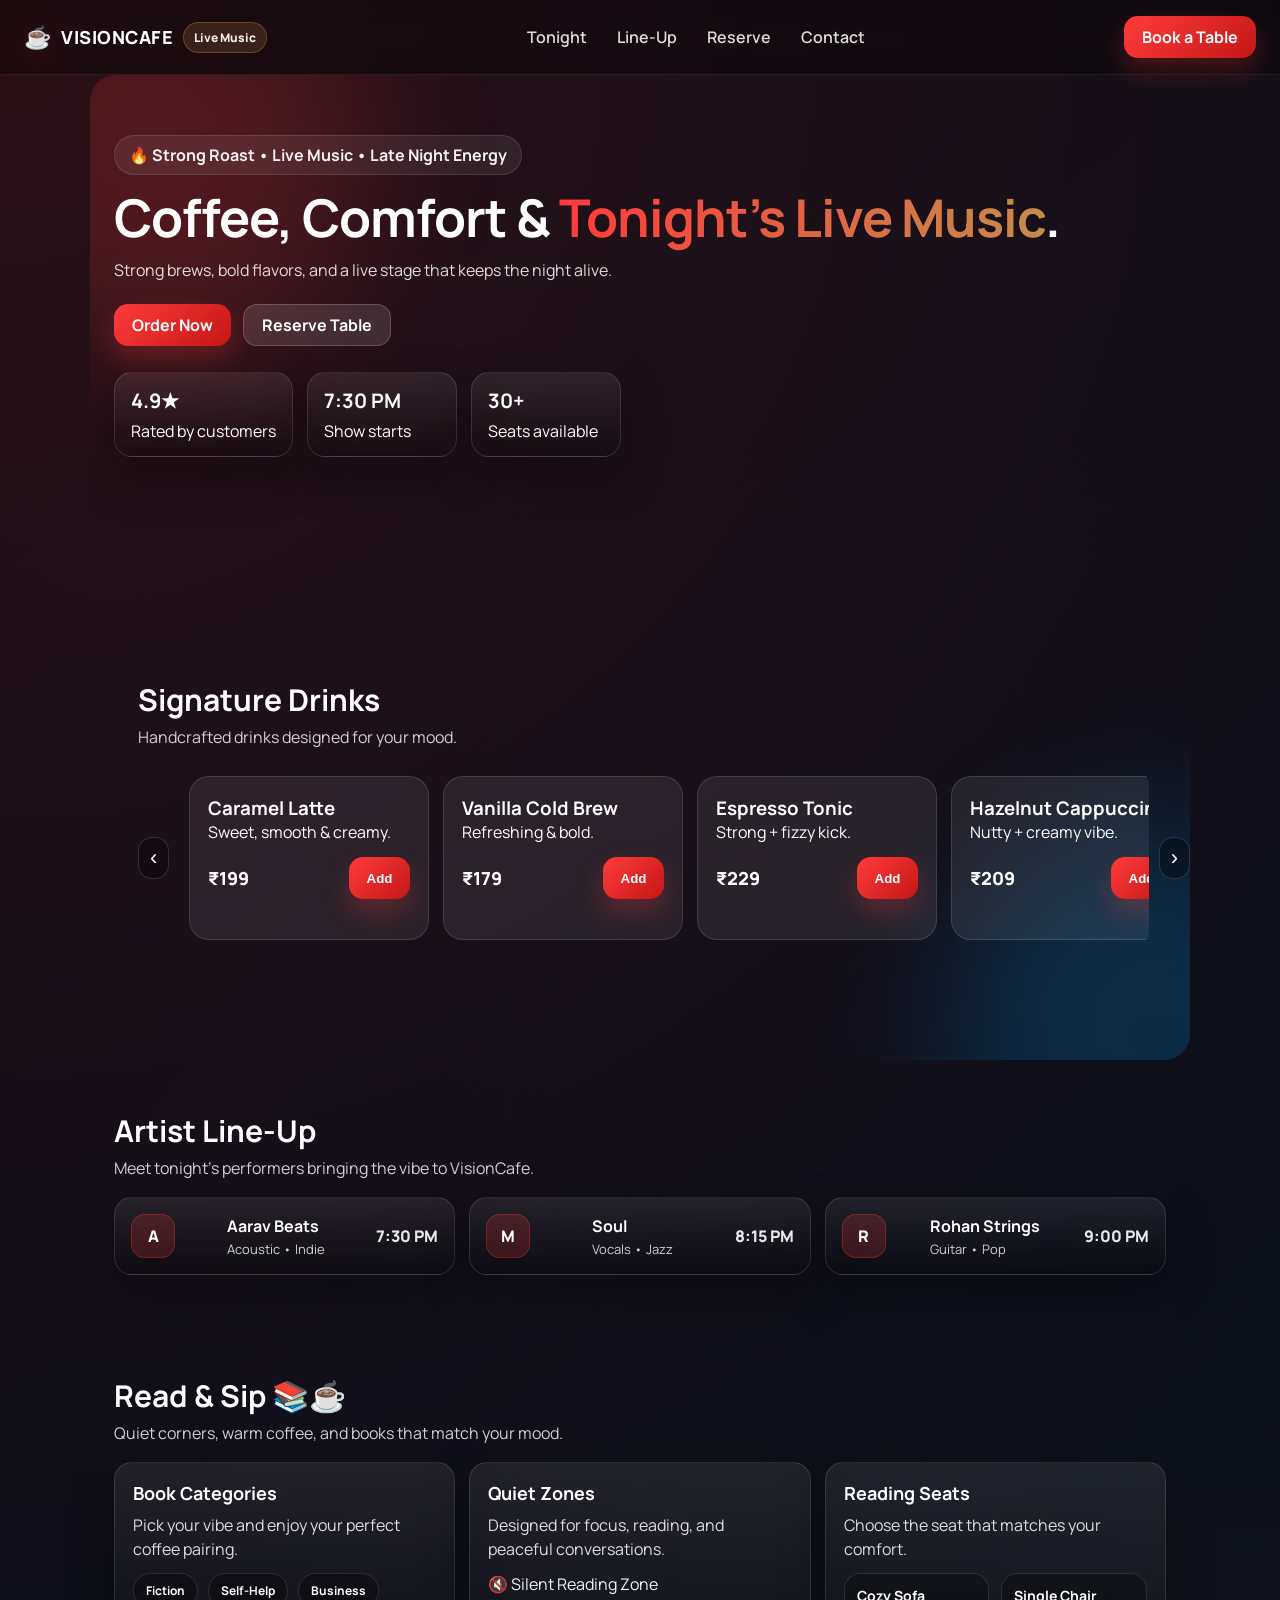
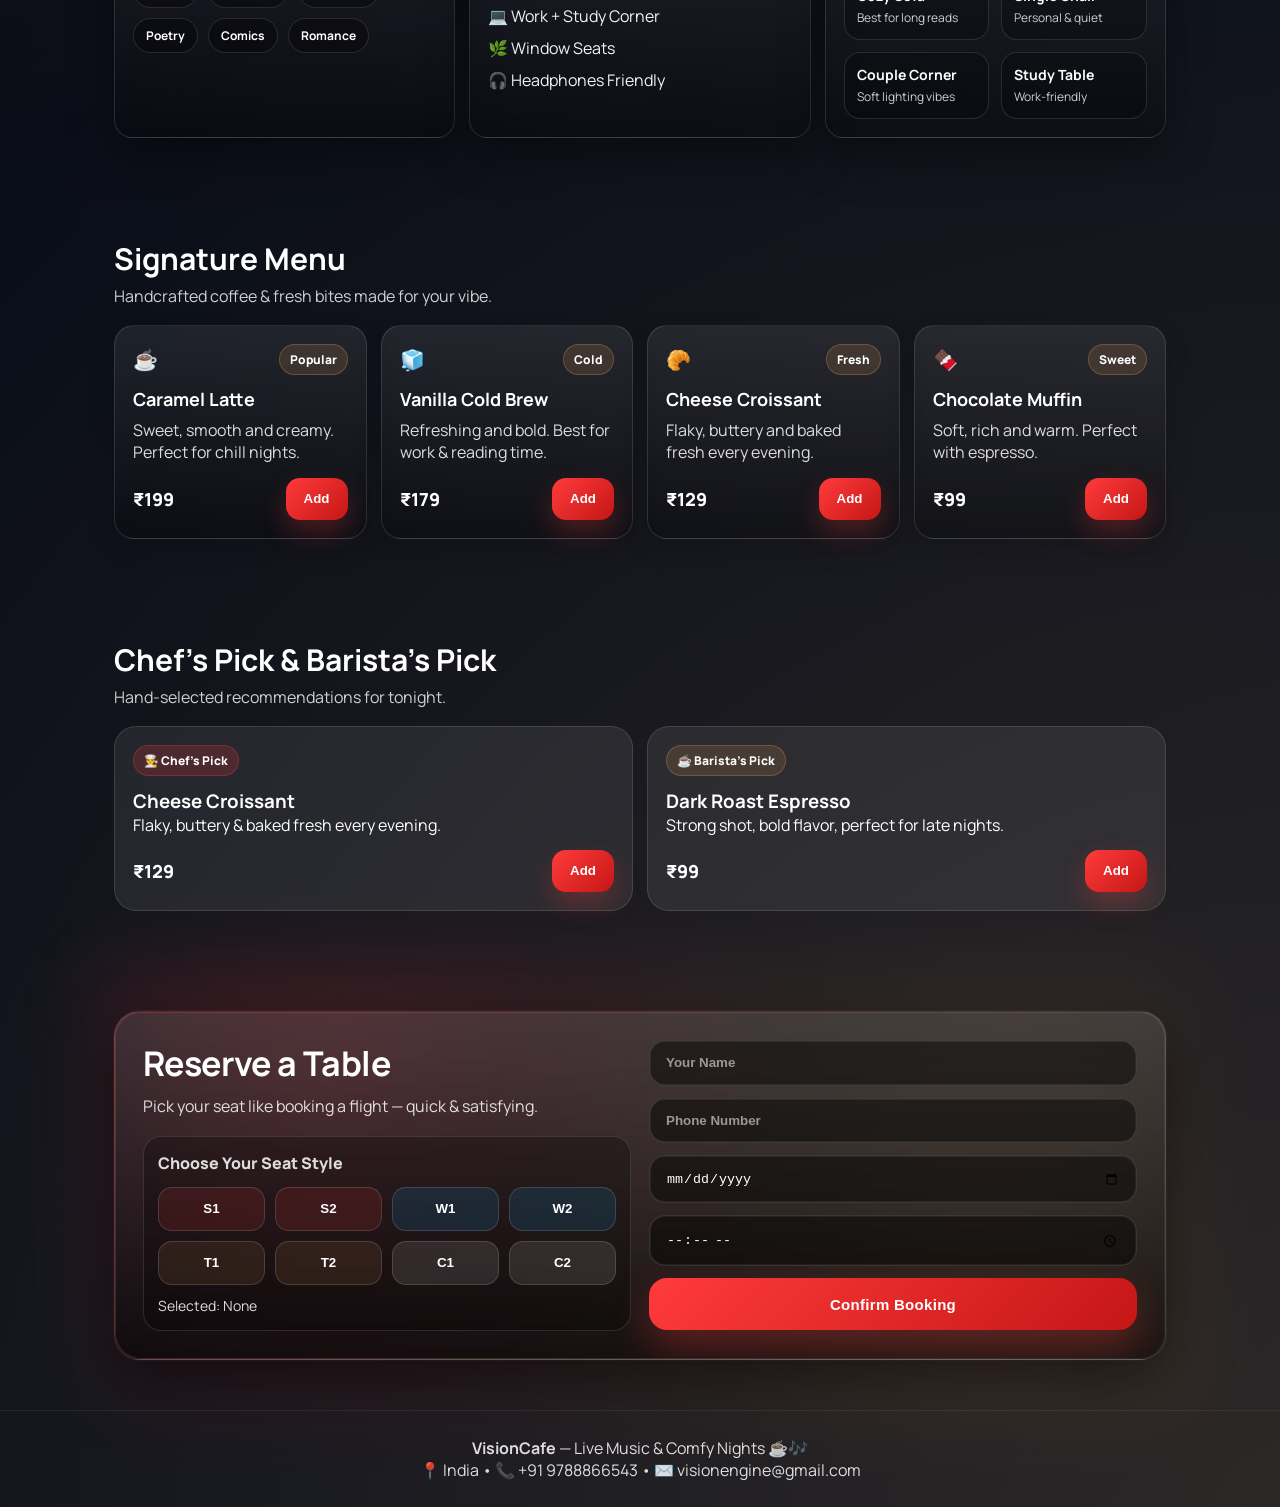
==== commit 14f15c21: "updating" ====
--- a/mainpage.html
+++ b/mainpage.html
@@ -439,7 +439,7 @@
 
 
   <footer class="footer" id="contact">
-    <p><b>VisionCafe</b> — Live Music & Coffee Nights ☕🎶</p>
+    <p><b>VisionCafe</b> — Live Music & Comfy Nights ☕🎶</p>
     <p>📍 India • 📞 +91 9788866543 • ✉️ visionengine@gmail.com</p>
   </footer>
 
--- a/style.css
+++ b/style.css
@@ -738,9 +738,9 @@
 }
 
 
-/* =========================
+/* 
    TODAY SPECIAL
-========================= */
+ */
 .special-grid {
   display: grid;
   grid-template-columns: repeat(3, 1fr);
@@ -788,9 +788,9 @@
   font-size: 18px;
 }
 
-/* =========================
+/* 
    CAROUSEL
-========================= */
+*/
 .carousel-wrap {
   position: relative;
   display: flex;
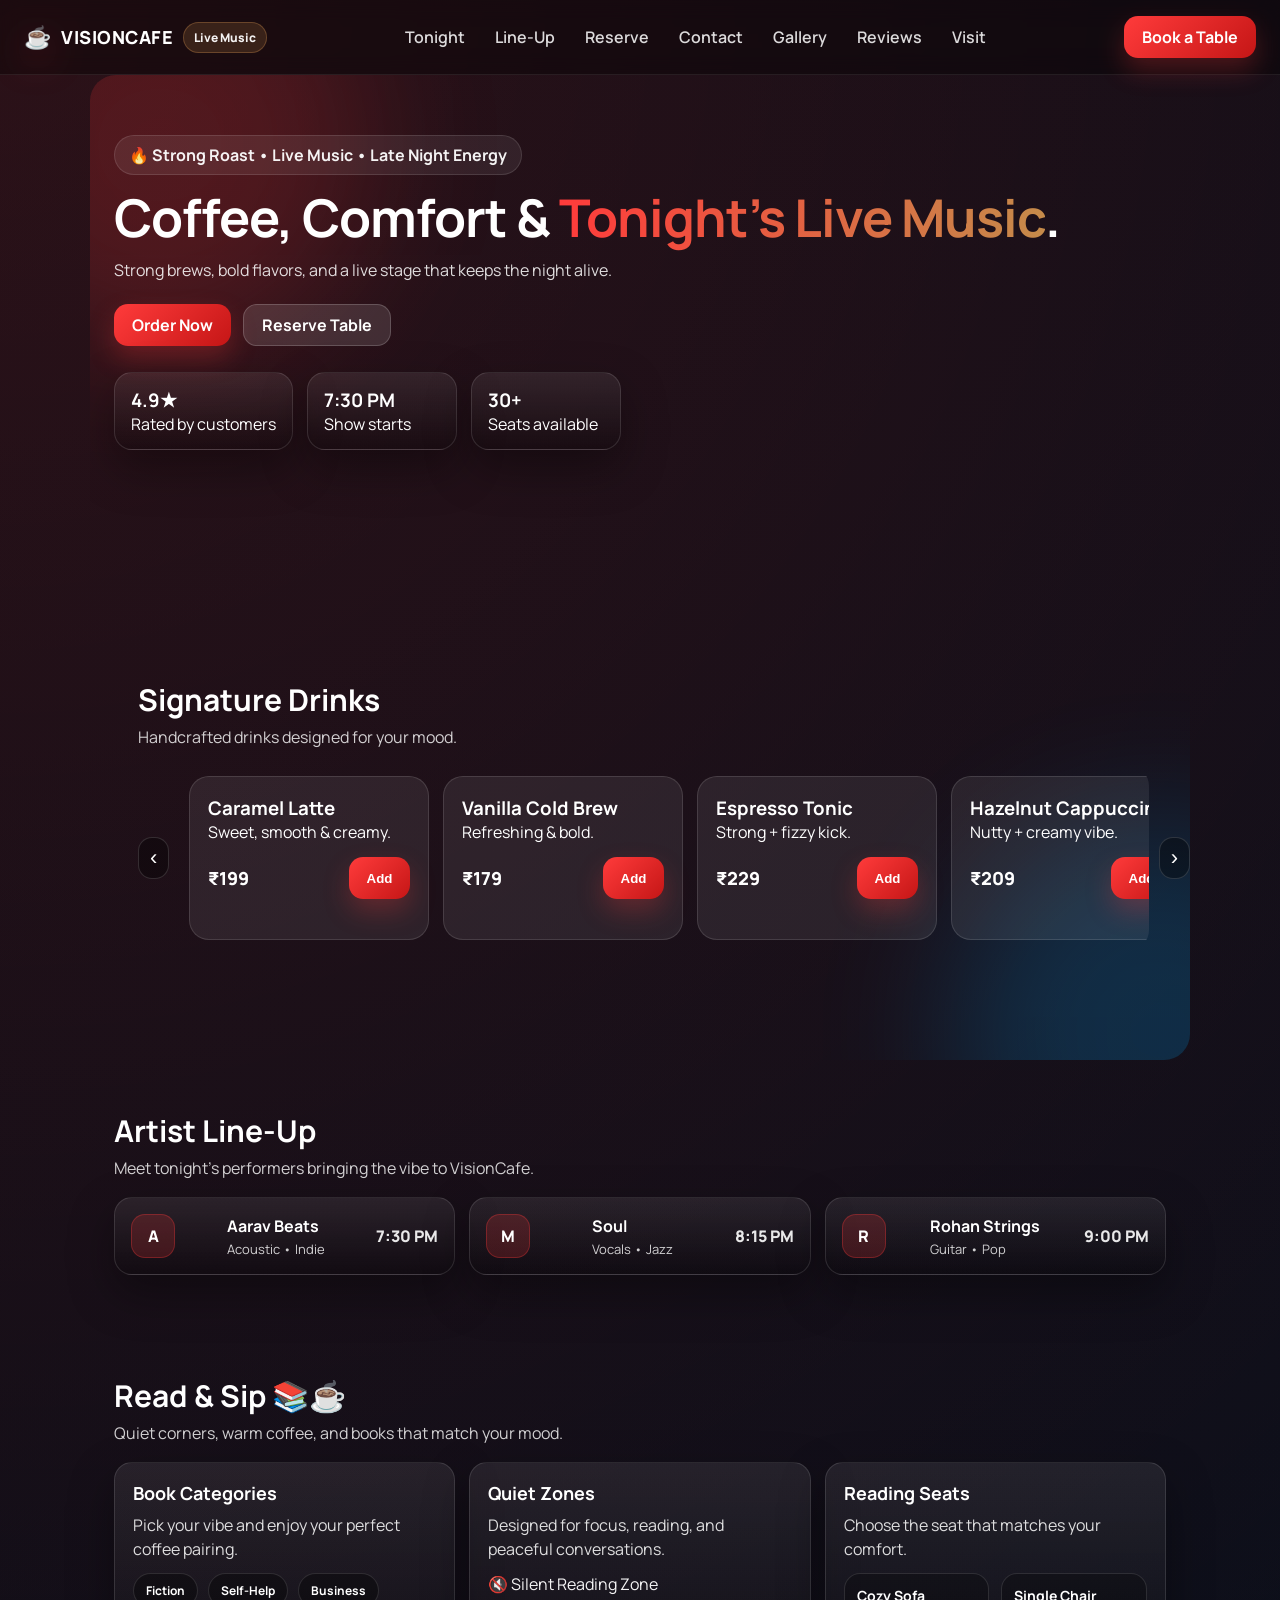
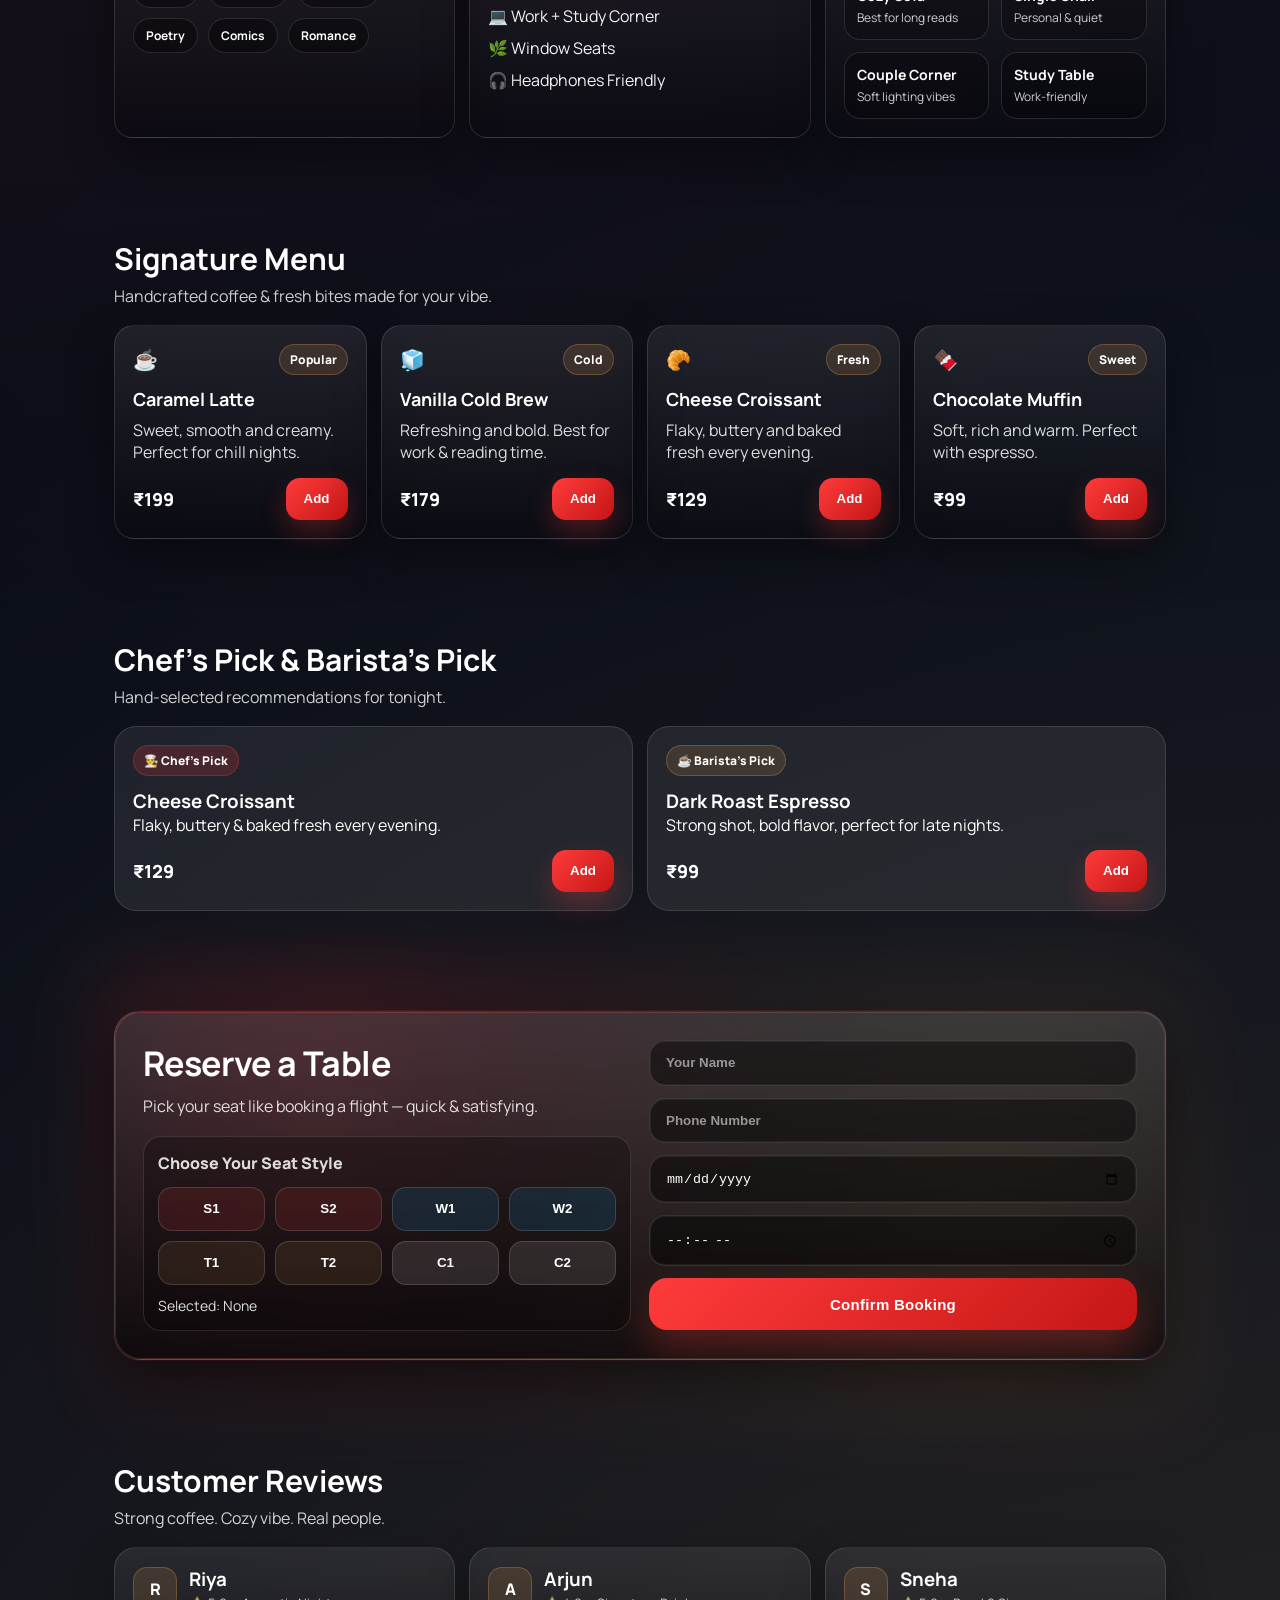
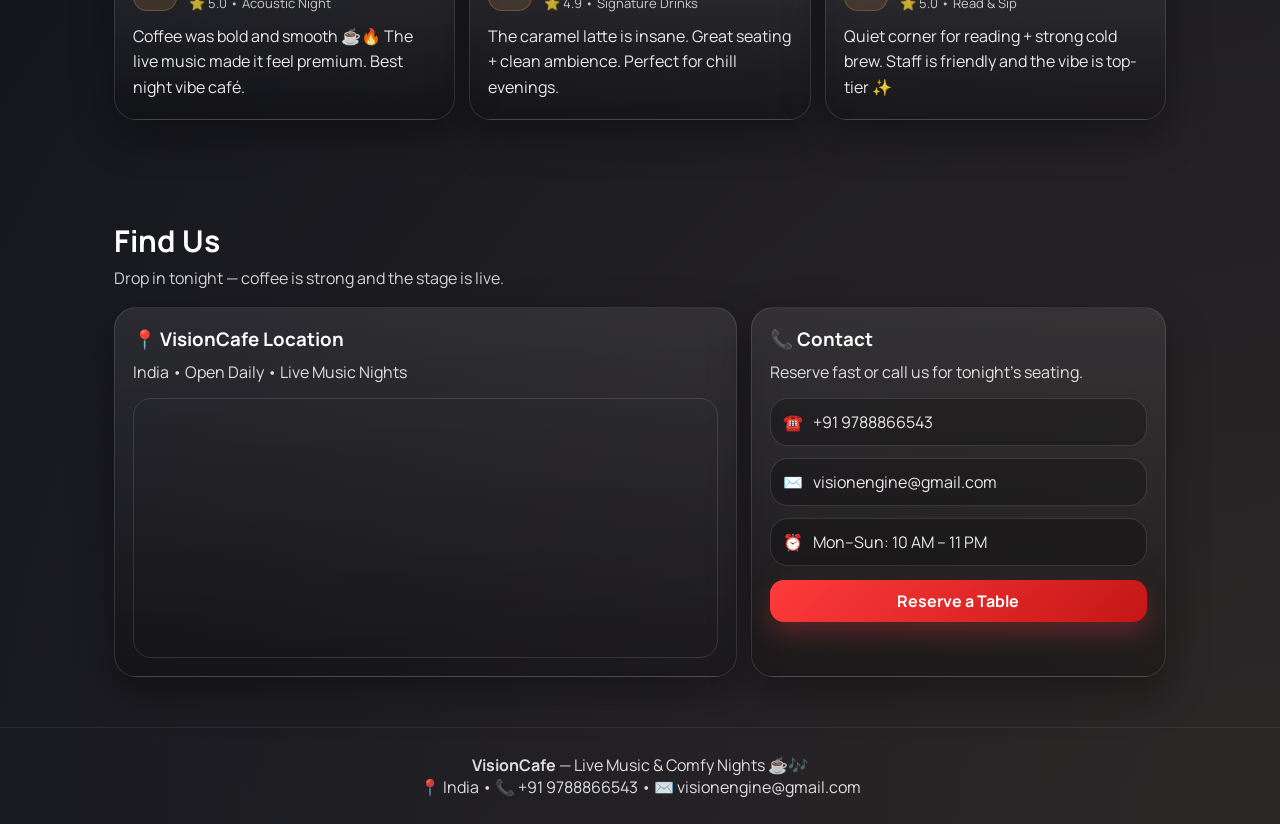
==== commit aaed7dc3: "updating 1.3" ====
--- a/mainpage.html
+++ b/mainpage.html
@@ -28,6 +28,10 @@
       <a href="#lineup">Line-Up</a>
       <a href="#reserve">Reserve</a>
       <a href="#contact">Contact</a>
+      <a href="#gallery">Gallery</a>
+      <a href="#reviews">Reviews</a>
+      <a href="#visit">Visit</a>
+
     </nav>
 
     <div class="nav-actions">
@@ -434,6 +438,103 @@
   </div>
 </section>
 
+<!-- REVIEWS -->
+<section class="section" id="reviews">
+  <div class="section-head">
+    <h2>Customer Reviews</h2>
+    <p>Strong coffee. Cozy vibe. Real people.</p>
+  </div>
+
+  <div class="reviews-grid">
+    <div class="review-card">
+      <div class="review-top">
+        <div class="review-avatar">R</div>
+        <div>
+          <h3>Riya</h3>
+          <p class="review-meta">⭐ 5.0 • Acoustic Night</p>
+        </div>
+      </div>
+      <p class="review-text">
+        Coffee was bold and smooth ☕🔥 The live music made it feel premium. Best night vibe café.
+      </p>
+    </div>
+
+    <div class="review-card">
+      <div class="review-top">
+        <div class="review-avatar">A</div>
+        <div>
+          <h3>Arjun</h3>
+          <p class="review-meta">⭐ 4.9 • Signature Drinks</p>
+        </div>
+      </div>
+      <p class="review-text">
+        The caramel latte is insane. Great seating + clean ambience. Perfect for chill evenings.
+      </p>
+    </div>
+
+    <div class="review-card">
+      <div class="review-top">
+        <div class="review-avatar">S</div>
+        <div>
+          <h3>Sneha</h3>
+          <p class="review-meta">⭐ 5.0 • Read & Sip</p>
+        </div>
+      </div>
+      <p class="review-text">
+        Quiet corner for reading + strong cold brew. Staff is friendly and the vibe is top-tier ✨
+      </p>
+    </div>
+  </div>
+</section>
+
+<!-- MAP + CONTACT -->
+<section class="section" id="visit">
+  <div class="section-head">
+    <h2>Find Us</h2>
+    <p>Drop in tonight — coffee is strong and the stage is live.</p>
+  </div>
+
+  <div class="visit-grid">
+    <div class="visit-card">
+      <h3>📍 VisionCafe Location</h3>
+      <p class="visit-text">India • Open Daily • Live Music Nights</p>
+
+      <div class="map-box">
+        <iframe
+          title="VisionCafe Location"
+          src="https://maps.google.com/maps?q=India&t=&z=13&ie=UTF8&iwloc=&output=embed"
+          loading="lazy"
+        ></iframe>
+      </div>
+    </div>
+
+    <div class="visit-card">
+      <h3>📞 Contact</h3>
+      <p class="visit-text">Reserve fast or call us for tonight’s seating.</p>
+
+      <div class="contact-list">
+        <div class="contact-item">
+          <span>☎️</span>
+          <p>+91 9788866543</p>
+        </div>
+
+        <div class="contact-item">
+          <span>✉️</span>
+          <p>visionengine@gmail.com</p>
+        </div>
+
+        <div class="contact-item">
+          <span>⏰</span>
+          <p>Mon–Sun: 10 AM – 11 PM</p>
+        </div>
+      </div>
+
+      <a class="btn btn-primary btn-full" href="#reserve">Reserve a Table</a>
+    </div>
+  </div>
+</section>
+
+
 
 
 
--- a/style.css
+++ b/style.css
@@ -1,13 +1,15 @@
-/* 
+/* =====================
    BASE RESET
- */
+===================== */
 * {
   margin: 0;
   padding: 0;
   box-sizing: border-box;
 }
 
-
+/* =====================
+   THEME VARIABLES
+===================== */
 :root {
   --bg1: #070a12;
   --bg2: #0b1220;
@@ -18,15 +20,18 @@
   --coffee: #c58b4a;
   --coffee-dark: #7a4a22;
 
-  --text: rgba(255,255,255,0.92);
-  --muted: rgba(255,255,255,0.72);
+  --text: rgba(255, 255, 255, 0.92);
+  --muted: rgba(255, 255, 255, 0.72);
 
   --glass: rgba(255, 255, 255, 0.07);
   --border: rgba(255, 255, 255, 0.12);
 
-  --shadow: 0 18px 45px rgba(0,0,0,0.35);
-}
-
+  --shadow: 0 18px 45px rgba(0, 0, 0, 0.35);
+}
+
+/* =====================
+   BODY
+===================== */
 body {
   font-family: "Manrope", Arial, Helvetica, sans-serif;
   background: radial-gradient(circle at top left, rgba(255, 59, 59, 0.15), transparent 55%),
@@ -36,11 +41,9 @@
   min-height: 100vh;
 }
 
-
-
-
-
-/* nav bar */
+/* =====================
+   NAVBAR
+===================== */
 .navbar {
   position: sticky;
   top: 0;
@@ -54,31 +57,40 @@
   border-bottom: 1px solid rgba(255, 255, 255, 0.08);
 }
 
+.brand,
+.nav-links,
+.nav-actions {
+  display: flex;
+  align-items: center;
+}
+
 .brand {
-  display: flex;
-  align-items: center;
   gap: 10px;
   font-weight: 800;
 }
 
 .brand-icon {
   font-size: 22px;
+  filter: drop-shadow(0 10px 18px rgba(255, 59, 59, 0.25));
 }
 
 .brand-name {
   font-size: 18px;
-}
-
+  letter-spacing: 0.5px;
+  text-transform: uppercase;
+}
+
+/* coffee vibe tag */
 .brand-tag {
   font-size: 12px;
   padding: 6px 10px;
   border-radius: 999px;
-  background: rgba(255, 59, 59, 0.18);
-  border: 1px solid rgba(255, 59, 59, 0.3);
+  background: rgba(197, 139, 74, 0.18);
+  border: 1px solid rgba(197, 139, 74, 0.35);
+  color: rgba(255, 255, 255, 0.95);
 }
 
 .nav-links {
-  display: flex;
   gap: 18px;
 }
 
@@ -87,15 +99,20 @@
   color: white;
   opacity: 0.85;
   font-weight: 600;
+
+  display: inline-flex;
+  align-items: center;
+  height: 42px;
+  padding: 0 6px;
 }
 
 .nav-links a:hover {
   opacity: 1;
 }
 
-/* 
+/* =====================
    BUTTONS
- */
+===================== */
 .btn {
   display: inline-flex;
   align-items: center;
@@ -107,6 +124,8 @@
   font-weight: 700;
   border: none;
   cursor: pointer;
+
+  transition: transform 0.2s ease, box-shadow 0.2s ease, opacity 0.2s ease;
 }
 
 .btn-primary {
@@ -120,7 +139,6 @@
   box-shadow: 0 18px 35px rgba(255, 59, 59, 0.35);
 }
 
-
 .btn-secondary {
   background: rgba(255, 255, 255, 0.12);
   color: white;
@@ -132,9 +150,9 @@
   text-align: center;
 }
 
-/* 
+/* =====================
    HERO
- */
+===================== */
 .hero {
   max-width: 1100px;
   margin: auto;
@@ -147,7 +165,6 @@
   overflow: hidden;
   border-radius: 26px;
 }
-
 
 /* soft glow blobs */
 .hero::before,
@@ -174,7 +191,6 @@
   background: rgba(0, 170, 255, 0.55);
 }
 
-
 .hero-chip {
   display: inline-block;
   padding: 8px 14px;
@@ -200,7 +216,6 @@
   color: transparent;
 }
 
-
 .hero-subtitle {
   opacity: 0.85;
   max-width: 520px;
@@ -222,36 +237,28 @@
 }
 
 .stat {
-  
-  border: 1px solid rgba(255, 255, 255, 0.12);
   padding: 14px 16px;
   border-radius: 18px;
   min-width: 150px;
 }
 
-.stat h3 {
-  font-size: 20px;
-  margin-bottom: 6px;
-}
-
-/* 
-   EVENT CARD
- */
-
- .event-card,
+/* =====================
+   COMMON CARD STYLE
+===================== */
+.event-card,
 .artist-card,
 .read-card,
 .menu-card,
-
 .stat {
-  background: linear-gradient(180deg, rgba(255,255,255,0.08), rgba(0,0,0,0.25));
+  background: linear-gradient(180deg, rgba(255, 255, 255, 0.08), rgba(0, 0, 0, 0.25));
   border: 1px solid var(--border);
   box-shadow: var(--shadow);
 }
 
+/* =====================
+   EVENT CARD
+===================== */
 .event-card {
-  
-  border: 1px solid rgba(255, 255, 255, 0.12);
   border-radius: 22px;
   padding: 22px;
 }
@@ -289,9 +296,9 @@
   border: 1px solid rgba(255, 255, 255, 0.12);
 }
 
-/* 
+/* =====================
    SECTIONS
- */
+===================== */
 .section {
   max-width: 1100px;
   margin: auto;
@@ -311,9 +318,9 @@
   opacity: 0.8;
 }
 
-/* 
+/* =====================
    LINE-UP GRID
- */
+===================== */
 .lineup-grid {
   display: grid;
   grid-template-columns: repeat(3, 1fr);
@@ -327,8 +334,6 @@
   gap: 12px;
   padding: 16px;
   border-radius: 18px;
-  
-  border: 1px solid rgba(255, 255, 255, 0.12);
 }
 
 .artist-avatar {
@@ -358,10 +363,288 @@
   opacity: 0.9;
 }
 
-/* 
-   RESERVE SECTION 
- */
-
+/* =====================
+   READ & SIP SECTION
+===================== */
+.read-grid {
+  display: grid;
+  grid-template-columns: repeat(3, 1fr);
+  gap: 14px;
+}
+
+.read-card {
+  padding: 18px;
+  border-radius: 18px;
+}
+
+.read-card h3 {
+  font-size: 18px;
+  margin-bottom: 8px;
+}
+
+.read-card p {
+  opacity: 0.85;
+  margin-bottom: 12px;
+  line-height: 1.5;
+}
+
+/* Category chips */
+.chips {
+  display: flex;
+  flex-wrap: wrap;
+  gap: 10px;
+}
+
+.chip {
+  padding: 8px 12px;
+  border-radius: 999px;
+  font-size: 12px;
+  font-weight: 700;
+  background: rgba(0, 0, 0, 0.35);
+  border: 1px solid rgba(255, 255, 255, 0.12);
+}
+
+/* Quiet zones list */
+.read-list {
+  list-style: none;
+  display: grid;
+  gap: 10px;
+  opacity: 0.95;
+}
+
+/* Reading seats grid */
+.seat-grid {
+  display: grid;
+  grid-template-columns: repeat(2, 1fr);
+  gap: 12px;
+}
+
+.seat-box {
+  padding: 12px;
+  border-radius: 16px;
+  background: rgba(0, 0, 0, 0.25);
+  border: 1px solid rgba(255, 255, 255, 0.12);
+}
+
+.seat-box h4 {
+  font-size: 14px;
+  margin-bottom: 4px;
+}
+
+.seat-box p {
+  font-size: 12px;
+  opacity: 0.8;
+  margin: 0;
+}
+
+/* =====================
+   MENU
+===================== */
+.menu-cards {
+  display: grid;
+  grid-template-columns: repeat(4, 1fr);
+  gap: 14px;
+}
+
+.menu-card {
+  padding: 18px;
+  border-radius: 20px;
+}
+
+.menu-card:hover {
+  transform: translateY(-8px);
+  box-shadow: 0 18px 35px rgba(0, 0, 0, 0.25);
+}
+
+.menu-top {
+  display: flex;
+  align-items: center;
+  justify-content: space-between;
+  margin-bottom: 12px;
+}
+
+.menu-icon {
+  font-size: 20px;
+}
+
+.menu-badge {
+  font-size: 12px;
+  font-weight: 800;
+  padding: 6px 10px;
+  border-radius: 999px;
+  background: rgba(197, 139, 74, 0.18);
+  border: 1px solid rgba(197, 139, 74, 0.35);
+}
+
+.menu-card h3 {
+  font-size: 18px;
+  margin-bottom: 8px;
+}
+
+.menu-card p {
+  opacity: 0.85;
+  line-height: 1.4;
+  margin-bottom: 14px;
+}
+
+.menu-bottom {
+  display: flex;
+  align-items: center;
+  justify-content: space-between;
+  gap: 10px;
+}
+
+.menu-price {
+  font-weight: 900;
+  font-size: 18px;
+}
+
+/* =====================
+   TODAY SPECIAL
+===================== */
+.special-grid {
+  display: grid;
+  grid-template-columns: repeat(3, 1fr);
+  gap: 14px;
+}
+
+.special-card {
+  padding: 18px;
+  border-radius: 20px;
+  background: rgba(255, 255, 255, 0.08);
+  border: 1px solid rgba(255, 255, 255, 0.12);
+  box-shadow: 0 12px 30px rgba(0, 0, 0, 0.22);
+}
+
+.special-tag {
+  display: inline-block;
+  font-size: 12px;
+  font-weight: 800;
+  padding: 6px 10px;
+  border-radius: 999px;
+  background: rgba(255, 59, 59, 0.18);
+  border: 1px solid rgba(255, 59, 59, 0.3);
+  margin-bottom: 12px;
+}
+
+.special-tag.coffee {
+  background: rgba(197, 139, 74, 0.18);
+  border: 1px solid rgba(197, 139, 74, 0.35);
+}
+
+.special-tag.blue {
+  background: rgba(0, 170, 255, 0.18);
+  border: 1px solid rgba(0, 170, 255, 0.35);
+}
+
+.special-bottom {
+  display: flex;
+  justify-content: space-between;
+  align-items: center;
+  margin-top: 14px;
+}
+
+.price {
+  font-weight: 900;
+  font-size: 18px;
+}
+
+/* =====================
+   CAROUSEL
+===================== */
+.carousel-wrap {
+  position: relative;
+  display: flex;
+  align-items: center;
+  gap: 10px;
+}
+
+.carousel {
+  display: flex;
+  gap: 14px;
+  overflow-x: auto;
+  scroll-behavior: smooth;
+  padding: 10px;
+  border-radius: 20px;
+}
+
+.carousel::-webkit-scrollbar {
+  height: 6px;
+}
+
+.carousel::-webkit-scrollbar-thumb {
+  background: rgba(255, 255, 255, 0.15);
+  border-radius: 999px;
+}
+
+.carousel-btn {
+  width: 42px;
+  height: 42px;
+  border-radius: 14px;
+  border: 1px solid rgba(255, 255, 255, 0.14);
+  background: rgba(0, 0, 0, 0.35);
+  color: white;
+  font-size: 22px;
+  cursor: pointer;
+}
+
+.drink-card {
+  min-width: 240px;
+  padding: 18px;
+  border-radius: 20px;
+  background: rgba(255, 255, 255, 0.08);
+  border: 1px solid rgba(255, 255, 255, 0.12);
+}
+
+.drink-bottom {
+  display: flex;
+  justify-content: space-between;
+  align-items: center;
+  margin-top: 14px;
+}
+
+/* =====================
+   PICKS
+===================== */
+.picks-grid {
+  display: grid;
+  grid-template-columns: 1fr 1fr;
+  gap: 14px;
+}
+
+.pick-card {
+  padding: 18px;
+  border-radius: 22px;
+  background: rgba(255, 255, 255, 0.08);
+  border: 1px solid rgba(255, 255, 255, 0.12);
+}
+
+.pick-badge {
+  display: inline-block;
+  font-size: 12px;
+  font-weight: 800;
+  padding: 6px 10px;
+  border-radius: 999px;
+  background: rgba(255, 59, 59, 0.18);
+  border: 1px solid rgba(255, 59, 59, 0.3);
+  margin-bottom: 12px;
+}
+
+.pick-badge.barista {
+  background: rgba(197, 139, 74, 0.18);
+  border: 1px solid rgba(197, 139, 74, 0.35);
+}
+
+.pick-bottom {
+  display: flex;
+  justify-content: space-between;
+  align-items: center;
+  margin-top: 14px;
+}
+
+/* =====================
+   RESERVE SECTION (STRONG CTA)
+===================== */
 #reserve {
   position: relative;
 }
@@ -390,7 +673,6 @@
   padding: 28px;
   border-radius: 26px;
 
-  /* stronger contrast than background */
   background: linear-gradient(
     180deg,
     rgba(255, 255, 255, 0.10),
@@ -430,7 +712,6 @@
   pointer-events: none;
 }
 
-/* left side text stronger */
 .reserve-left h2 {
   font-size: 34px;
   letter-spacing: -0.6px;
@@ -443,27 +724,21 @@
   max-width: 420px;
 }
 
-/* form layout */
 .reserve-form {
   display: grid;
   gap: 12px;
 }
 
-/* inputs: premium + visible */
 .reserve-form input {
   padding: 14px 16px;
   border-radius: 16px;
-
   border: 1px solid rgba(255, 255, 255, 0.14);
   background: rgba(0, 0, 0, 0.45);
-
   color: white;
   outline: none;
-
   box-shadow: inset 0 0 0 1px rgba(255, 255, 255, 0.06);
 }
 
-/* input focus = coffee + brand glow */
 .reserve-form input:focus {
   border-color: rgba(255, 59, 59, 0.55);
   box-shadow:
@@ -471,13 +746,11 @@
     0 0 0 1px rgba(197, 139, 74, 0.20) inset;
 }
 
-/* make placeholder more visible */
 .reserve-form input::placeholder {
   color: rgba(255, 255, 255, 0.55);
   font-weight: 600;
 }
 
-/* button: BIG brand punch */
 .reserve-form .btn-full {
   height: 52px;
   border-radius: 18px;
@@ -491,398 +764,9 @@
   box-shadow: 0 26px 55px rgba(255, 59, 59, 0.38);
 }
 
-
-/* 
-   FOOTER
- */
-.footer {
-  padding: 26px 24px;
-  text-align: center;
-  opacity: 0.85;
-  border-top: 1px solid rgba(255, 255, 255, 0.08);
-}
-
-/* 
-   RESPONSIVE */
-@media (max-width: 900px) {
-  .hero {
-    padding: 40px 18px;
-    grid-template-columns: 1fr;
-  }
-
-  .lineup-grid {
-    grid-template-columns: 1fr;
-  }
-
-  .reserve-box {
-    grid-template-columns: 1fr;
-    padding: 20px
-  }
-
-  .nav-links {
-    display: none;
-  }
-}
-
-
-
-/* 
-   READ & SIP SECTION
- */
-.read-grid {
-  display: grid;
-  grid-template-columns: repeat(3, 1fr);
-  gap: 14px;
-}
-
-.read-card {
-  padding: 18px;
-  border-radius: 18px;
-  
-  border: 1px solid rgba(255, 255, 255, 0.12);
-}
-
-.read-card h3 {
-  font-size: 18px;
-  margin-bottom: 8px;
-}
-
-.read-card p {
-  opacity: 0.85;
-  margin-bottom: 12px;
-  line-height: 1.5;
-}
-
-/* Category chips */
-.chips {
-  display: flex;
-  flex-wrap: wrap;
-  gap: 10px;
-}
-
-.chip {
-  padding: 8px 12px;
-  border-radius: 999px;
-  font-size: 12px;
-  font-weight: 700;
-  background: rgba(0, 0, 0, 0.35);
-  border: 1px solid rgba(255, 255, 255, 0.12);
-}
-
-/* Quiet zones list */
-.read-list {
-  list-style: none;
-  display: grid;
-  gap: 10px;
-  opacity: 0.95;
-}
-
-/* Reading seats grid */
-.seat-grid {
-  display: grid;
-  grid-template-columns: repeat(2, 1fr);
-  gap: 12px;
-}
-
-.seat-box {
-  padding: 12px;
-  border-radius: 16px;
-  background: rgba(0, 0, 0, 0.25);
-  border: 1px solid rgba(255, 255, 255, 0.12);
-}
-
-.seat-box h4 {
-  font-size: 14px;
-  margin-bottom: 4px;
-}
-
-.seat-box p {
-  font-size: 12px;
-  opacity: 0.8;
-  margin: 0;
-}
-
-/* Responsive */
-@media (max-width: 900px) {
-  .read-grid {
-    grid-template-columns: 1fr;
-  }
-}
-
-
-/* smooth transitions everywhere */
-a, button, .card, .artist-card, .event-card, .read-card, .seat-box, .stat {
-  transition: transform 0.25s ease, box-shadow 0.25s ease, opacity 0.25s ease;
-}
-
-/* hover lift effect */
-.card:hover,
-.artist-card:hover,
-.event-card:hover,
-.read-card:hover {
-  transform: translateY(-6px);
-  box-shadow: 0 18px 30px rgba(0, 0, 0, 0.25);
-}
-
-/* subtle hover on seat boxes */
-.seat-box:hover {
-  transform: translateY(-4px);
-}
-
-
-
-.menu-cards {
-  display: grid;
-  grid-template-columns: repeat(4, 1fr);
-  gap: 14px;
-}
-
-.menu-card {
-  padding: 18px;
-  border-radius: 20px;
-  
-  border: 1px solid rgba(255, 255, 255, 0.12);
-  box-shadow: 0 10px 26px rgba(0,0,0,0.15);
-}
-
-.menu-card:hover {
-  transform: translateY(-8px);
-  box-shadow: 0 18px 35px rgba(0,0,0,0.25);
-}
-
-.menu-top {
-  display: flex;
-  align-items: center;
-  justify-content: space-between;
-  margin-bottom: 12px;
-}
-
-.menu-icon {
-  font-size: 20px;
-}
-
-.menu-badge {
-  font-size: 12px;
-  font-weight: 800;
-  padding: 6px 10px;
-  border-radius: 999px;
-  background: rgba(197, 139, 74, 0.18);
-  border: 1px solid rgba(197, 139, 74, 0.35);
-}
-
-.menu-card h3 {
-  font-size: 18px;
-  margin-bottom: 8px;
-}
-
-.menu-card p {
-  opacity: 0.85;
-  line-height: 1.4;
-  margin-bottom: 14px;
-}
-
-.menu-bottom {
-  display: flex;
-  align-items: center;
-  justify-content: space-between;
-  gap: 10px;
-}
-
-.menu-price {
-  font-weight: 900;
-  font-size: 18px;
-}
-
-/* responsive menu */
-@media (max-width: 900px) {
-  .menu-cards {
-    grid-template-columns: 1fr;
-  }
-}
-
-
-
-
-
-.brand,
-.nav-links,
-.nav-actions {
-  display: flex;
-  align-items: center;
-}
-
-/* make nav links same height as button */
-.nav-links a {
-  display: inline-flex;
-  align-items: center;
-  height: 42px;
-  padding: 0 6px;
-}
-
-
-.brand-name {
-  font-size: 18px;
-  letter-spacing: 0.5px;
-  text-transform: uppercase;
-}
-
-.brand-icon {
-  font-size: 22px;
-  filter: drop-shadow(0 10px 18px rgba(255, 59, 59, 0.25));
-}
-
-.brand-tag {
-  background: rgba(197, 139, 74, 0.18);
-  border: 1px solid rgba(197, 139, 74, 0.35);
-  color: rgba(255,255,255,0.95);
-}
-
-
-/* 
-   TODAY SPECIAL
- */
-.special-grid {
-  display: grid;
-  grid-template-columns: repeat(3, 1fr);
-  gap: 14px;
-}
-
-.special-card {
-  padding: 18px;
-  border-radius: 20px;
-  background: rgba(255, 255, 255, 0.08);
-  border: 1px solid rgba(255, 255, 255, 0.12);
-  box-shadow: 0 12px 30px rgba(0,0,0,0.22);
-}
-
-.special-tag {
-  display: inline-block;
-  font-size: 12px;
-  font-weight: 800;
-  padding: 6px 10px;
-  border-radius: 999px;
-  background: rgba(255, 59, 59, 0.18);
-  border: 1px solid rgba(255, 59, 59, 0.3);
-  margin-bottom: 12px;
-}
-
-.special-tag.coffee {
-  background: rgba(197, 139, 74, 0.18);
-  border: 1px solid rgba(197, 139, 74, 0.35);
-}
-
-.special-tag.blue {
-  background: rgba(0, 170, 255, 0.18);
-  border: 1px solid rgba(0, 170, 255, 0.35);
-}
-
-.special-bottom {
-  display: flex;
-  justify-content: space-between;
-  align-items: center;
-  margin-top: 14px;
-}
-
-.price {
-  font-weight: 900;
-  font-size: 18px;
-}
-
-/* 
-   CAROUSEL
-*/
-.carousel-wrap {
-  position: relative;
-  display: flex;
-  align-items: center;
-  gap: 10px;
-}
-
-.carousel {
-  display: flex;
-  gap: 14px;
-  overflow-x: auto;
-  scroll-behavior: smooth;
-  padding: 10px;
-  border-radius: 20px;
-}
-
-.carousel::-webkit-scrollbar {
-  height: 6px;
-}
-.carousel::-webkit-scrollbar-thumb {
-  background: rgba(255,255,255,0.15);
-  border-radius: 999px;
-}
-
-.carousel-btn {
-  width: 42px;
-  height: 42px;
-  border-radius: 14px;
-  border: 1px solid rgba(255,255,255,0.14);
-  background: rgba(0,0,0,0.35);
-  color: white;
-  font-size: 22px;
-  cursor: pointer;
-}
-
-.drink-card {
-  min-width: 240px;
-  padding: 18px;
-  border-radius: 20px;
-  background: rgba(255, 255, 255, 0.08);
-  border: 1px solid rgba(255, 255, 255, 0.12);
-}
-
-.drink-bottom {
-  display: flex;
-  justify-content: space-between;
-  align-items: center;
-  margin-top: 14px;
-}
-
-/* =========================
-   PICKS
-========================= */
-.picks-grid {
-  display: grid;
-  grid-template-columns: 1fr 1fr;
-  gap: 14px;
-}
-
-.pick-card {
-  padding: 18px;
-  border-radius: 22px;
-  background: rgba(255, 255, 255, 0.08);
-  border: 1px solid rgba(255, 255, 255, 0.12);
-}
-
-.pick-badge {
-  display: inline-block;
-  font-size: 12px;
-  font-weight: 800;
-  padding: 6px 10px;
-  border-radius: 999px;
-  background: rgba(255, 59, 59, 0.18);
-  border: 1px solid rgba(255, 59, 59, 0.3);
-  margin-bottom: 12px;
-}
-
-.pick-badge.barista {
-  background: rgba(197, 139, 74, 0.18);
-  border: 1px solid rgba(197, 139, 74, 0.35);
-}
-
-.pick-bottom {
-  display: flex;
-  justify-content: space-between;
-  align-items: center;
-  margin-top: 14px;
-}
-
-/* =========================
+/* =====================
    SEAT MAP (Flight Style)
-========================= */
+===================== */
 .seat-map {
   margin-top: 18px;
   padding: 14px;
@@ -906,8 +790,8 @@
 .seat {
   height: 44px;
   border-radius: 14px;
-  border: 1px solid rgba(255,255,255,0.14);
-  background: rgba(255,255,255,0.06);
+  border: 1px solid rgba(255, 255, 255, 0.14);
+  background: rgba(255, 255, 255, 0.06);
   color: white;
   font-weight: 800;
   cursor: pointer;
@@ -922,7 +806,6 @@
   box-shadow: 0 0 0 4px rgba(255, 59, 59, 0.15);
 }
 
-/* seat types */
 .seat-sofa { background: rgba(255, 59, 59, 0.12); }
 .seat-window { background: rgba(0, 170, 255, 0.12); }
 .seat-study { background: rgba(197, 139, 74, 0.12); }
@@ -933,8 +816,70 @@
   font-size: 14px;
 }
 
-/* Responsive */
+/* =====================
+   FOOTER
+===================== */
+.footer {
+  padding: 26px 24px;
+  text-align: center;
+  opacity: 0.85;
+  border-top: 1px solid rgba(255, 255, 255, 0.08);
+}
+
+/* =====================
+   HOVERS / TRANSITIONS
+===================== */
+a,
+button,
+.artist-card,
+.event-card,
+.read-card,
+.seat-box,
+.stat {
+  transition: transform 0.25s ease, box-shadow 0.25s ease, opacity 0.25s ease;
+}
+
+.artist-card:hover,
+.event-card:hover,
+.read-card:hover {
+  transform: translateY(-6px);
+  box-shadow: 0 18px 30px rgba(0, 0, 0, 0.25);
+}
+
+.seat-box:hover {
+  transform: translateY(-4px);
+}
+
+/* =====================
+   RESPONSIVE
+===================== */
 @media (max-width: 900px) {
+  .hero {
+    padding: 40px 18px;
+    grid-template-columns: 1fr;
+  }
+
+  .lineup-grid {
+    grid-template-columns: 1fr;
+  }
+
+  .reserve-box {
+    grid-template-columns: 1fr;
+    padding: 20px;
+  }
+
+  .nav-links {
+    display: none;
+  }
+
+  .read-grid {
+    grid-template-columns: 1fr;
+  }
+
+  .menu-cards {
+    grid-template-columns: 1fr;
+  }
+
   .special-grid {
     grid-template-columns: 1fr;
   }
@@ -947,3 +892,121 @@
     grid-template-columns: repeat(2, 1fr);
   }
 }
+
+
+
+
+/* =========================
+   REVIEWS
+========================= */
+.reviews-grid {
+  display: grid;
+  grid-template-columns: repeat(3, 1fr);
+  gap: 14px;
+}
+
+.review-card {
+  padding: 18px;
+  border-radius: 22px;
+  background: linear-gradient(180deg, rgba(255,255,255,0.08), rgba(0,0,0,0.25));
+  border: 1px solid rgba(255,255,255,0.12);
+  box-shadow: 0 16px 40px rgba(0,0,0,0.35);
+}
+
+.review-top {
+  display: flex;
+  align-items: center;
+  gap: 12px;
+  margin-bottom: 12px;
+}
+
+.review-avatar {
+  width: 44px;
+  height: 44px;
+  border-radius: 14px;
+  display: flex;
+  align-items: center;
+  justify-content: center;
+  font-weight: 900;
+  background: rgba(197, 139, 74, 0.18);
+  border: 1px solid rgba(197, 139, 74, 0.35);
+}
+
+.review-meta {
+  opacity: 0.75;
+  font-size: 13px;
+  margin-top: 2px;
+}
+
+.review-text {
+  opacity: 0.9;
+  line-height: 1.6;
+}
+
+/* =========================
+   MAP + CONTACT
+========================= */
+.visit-grid {
+  display: grid;
+  grid-template-columns: 1.2fr 0.8fr;
+  gap: 14px;
+}
+
+.visit-card {
+  padding: 18px;
+  border-radius: 22px;
+  background: linear-gradient(180deg, rgba(255,255,255,0.08), rgba(0,0,0,0.25));
+  border: 1px solid rgba(255,255,255,0.12);
+  box-shadow: 0 16px 40px rgba(0,0,0,0.35);
+}
+
+.visit-text {
+  opacity: 0.85;
+  margin: 8px 0 14px;
+  line-height: 1.5;
+}
+
+.map-box {
+  border-radius: 18px;
+  overflow: hidden;
+  border: 1px solid rgba(255,255,255,0.12);
+  height: 260px;
+}
+
+.map-box iframe {
+  width: 100%;
+  height: 100%;
+  border: 0;
+}
+
+.contact-list {
+  display: grid;
+  gap: 12px;
+  margin-bottom: 14px;
+}
+
+.contact-item {
+  display: flex;
+  align-items: center;
+  gap: 10px;
+  padding: 12px;
+  border-radius: 18px;
+  background: rgba(0,0,0,0.25);
+  border: 1px solid rgba(255,255,255,0.12);
+}
+
+.contact-item p {
+  opacity: 0.9;
+}
+
+/* Responsive */
+@media (max-width: 900px) {
+  .reviews-grid {
+    grid-template-columns: 1fr;
+  }
+
+  .visit-grid {
+    grid-template-columns: 1fr;
+  }
+}
+
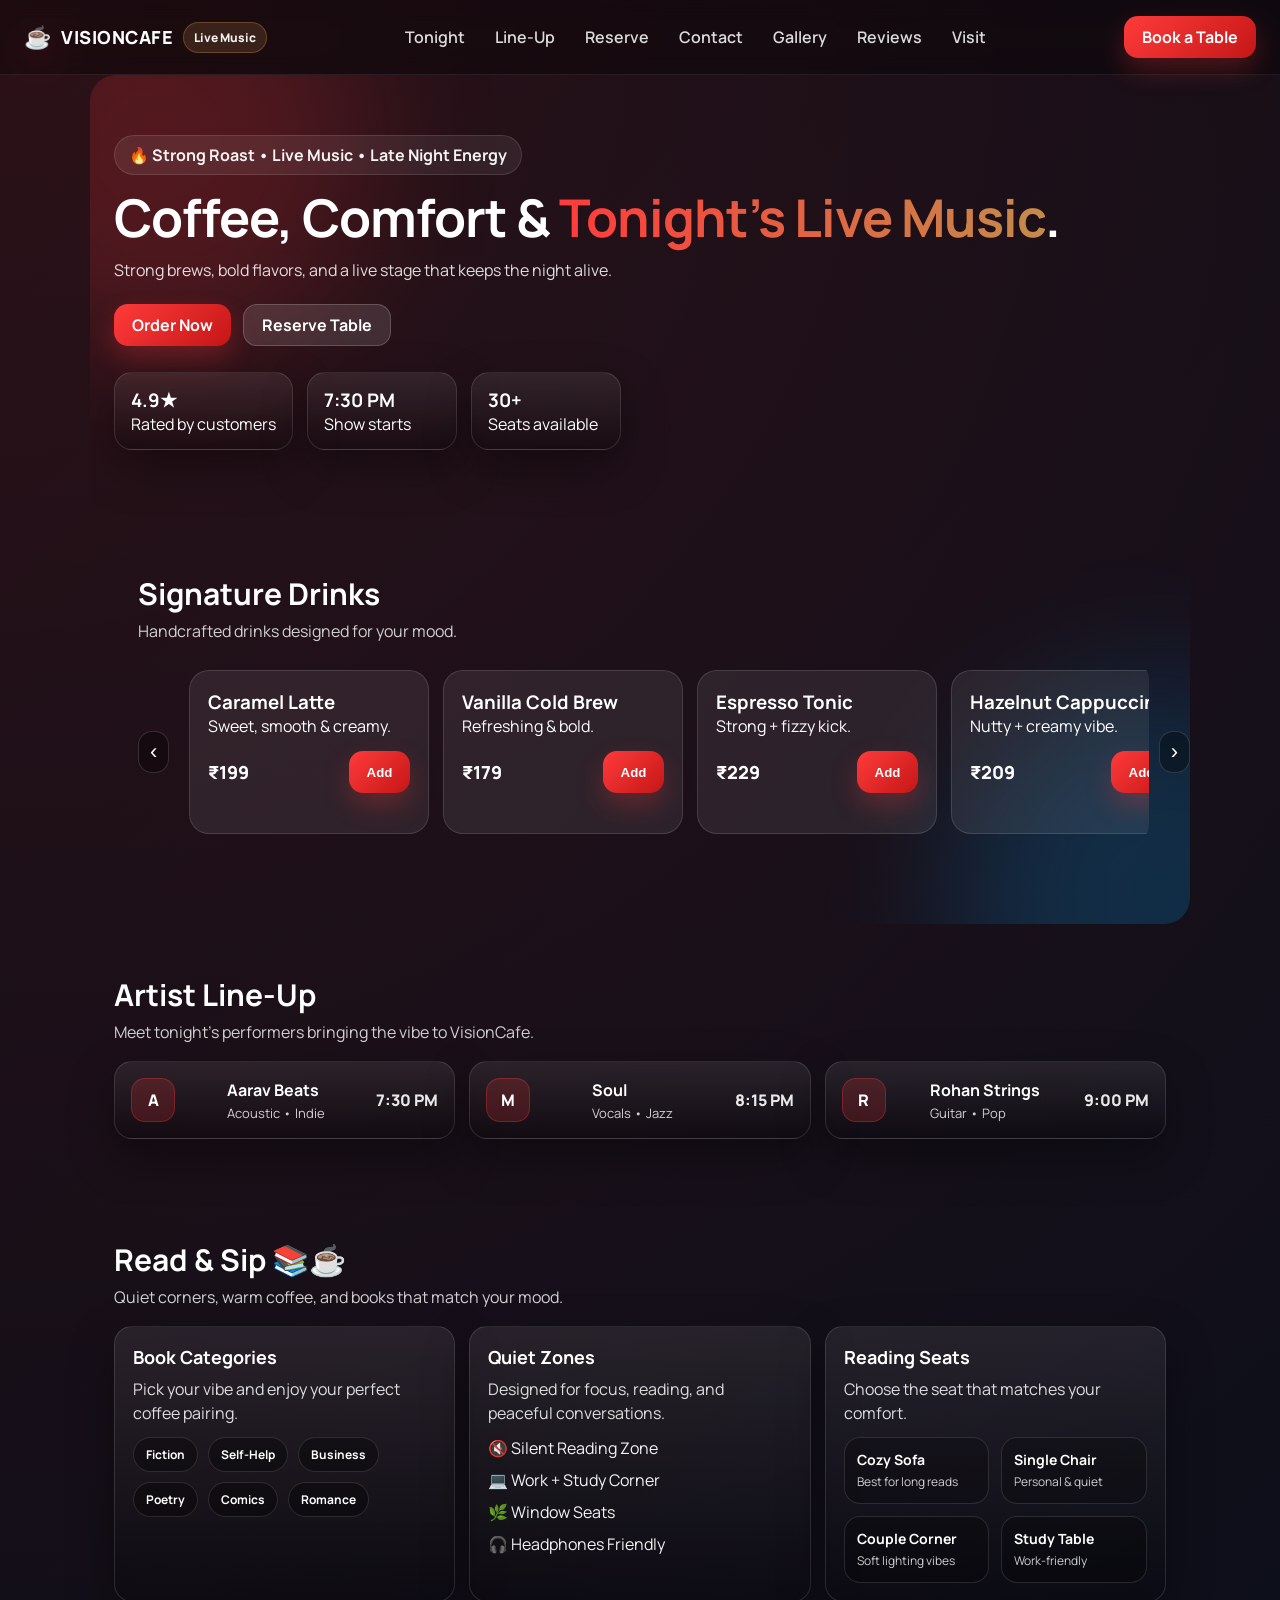
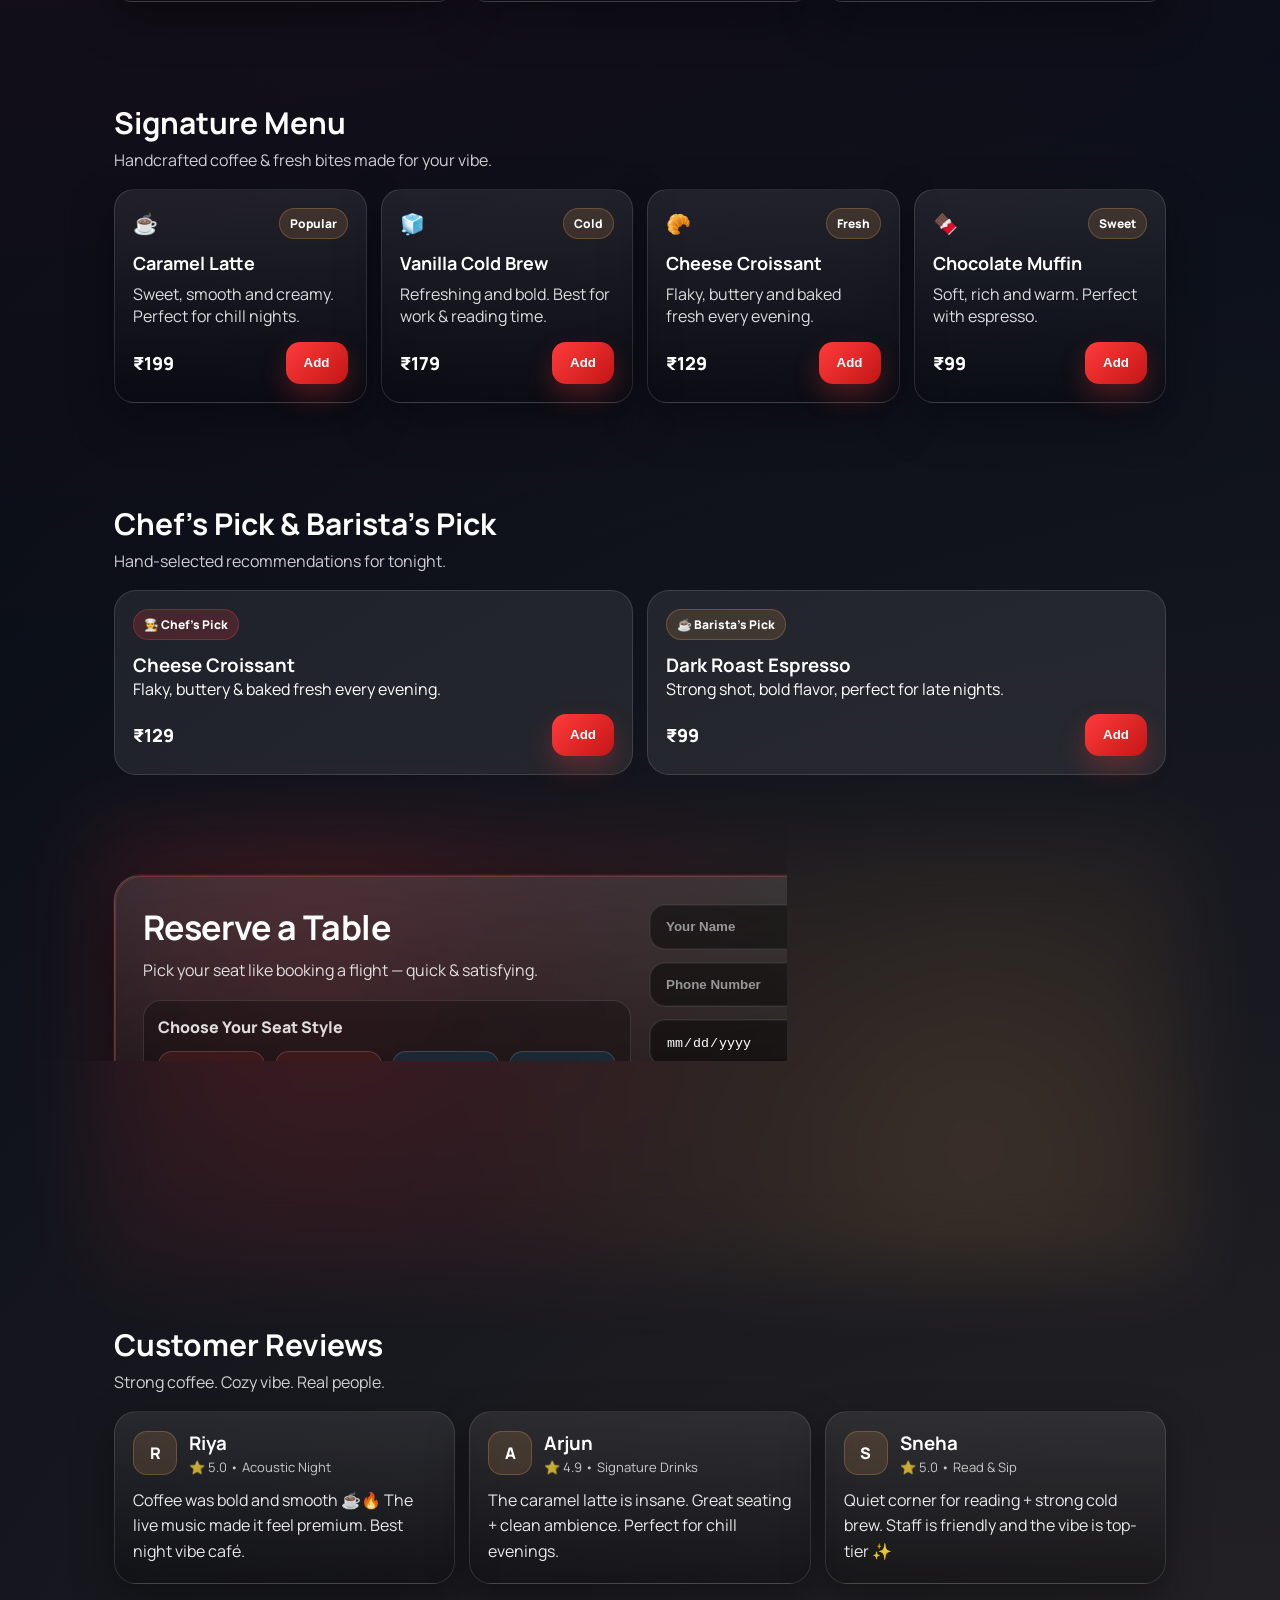
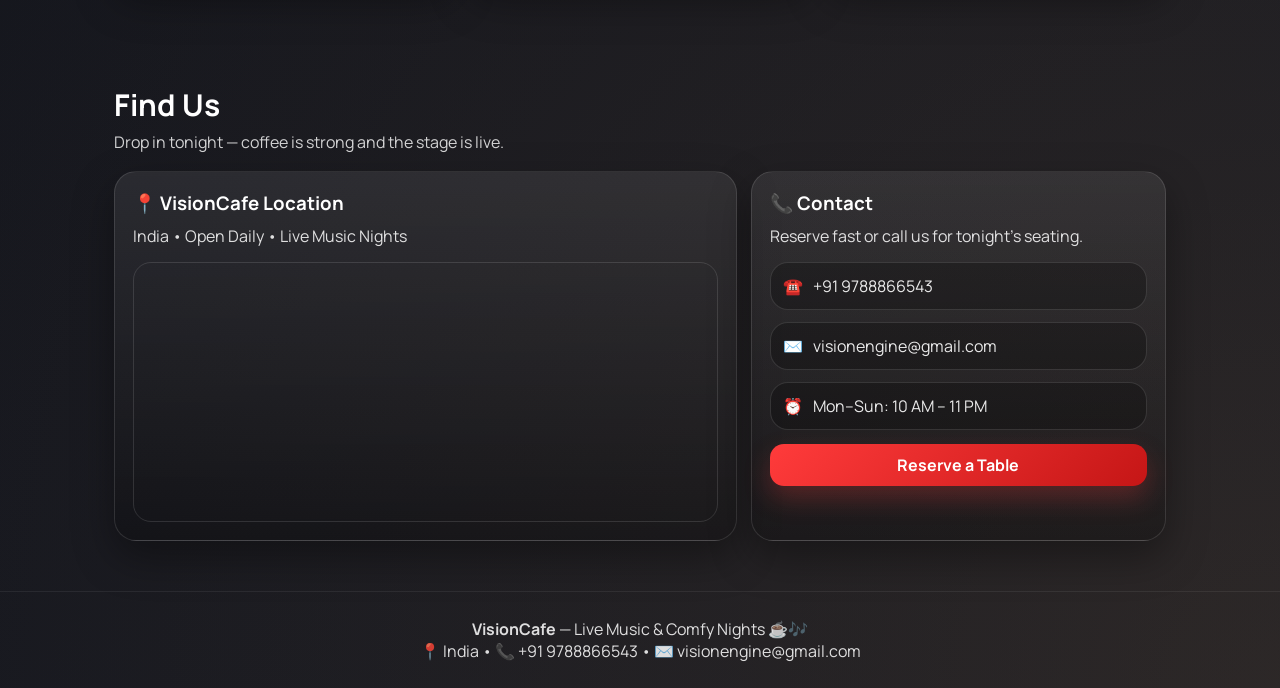
==== commit 9fda1cb2: "updating reviews and map section" ====
--- a/mainpage.html
+++ b/mainpage.html
@@ -82,7 +82,7 @@
     </section>
 
 
-    <section class="section" id="specials">
+    <section class="section-tight" id="specials">
   <div class="section-head">
     <h2>Today’s Special</h2>
     <p>Limited-time picks made for strong coffee lovers.</p>
--- a/style.css
+++ b/style.css
@@ -156,7 +156,7 @@
 .hero {
   max-width: 1100px;
   margin: auto;
-  padding: 60px 24px;
+  padding: 60px 24px 30px;
   display: grid;
   grid-template-columns: 1.2fr 0.8fr;
   gap: 26px;
@@ -299,6 +299,10 @@
 /* =====================
    SECTIONS
 ===================== */
+
+.section-tight {
+  padding-top: 10px
+  }
 .section {
   max-width: 1100px;
   margin: auto;
@@ -509,7 +513,7 @@
 }
 
 .special-card {
-  padding: 18px;
+  padding: 10px;
   border-radius: 20px;
   background: rgba(255, 255, 255, 0.08);
   border: 1px solid rgba(255, 255, 255, 0.12);
@@ -643,7 +647,7 @@
 }
 
 /* =====================
-   RESERVE SECTION (STRONG CTA)
+   RESERVE SECTION 
 ===================== */
 #reserve {
   position: relative;
@@ -687,7 +691,7 @@
   backdrop-filter: blur(14px);
 }
 
-/* inner premium border glow */
+
 .reserve-box::before {
   content: "";
   position: absolute;
@@ -765,7 +769,7 @@
 }
 
 /* =====================
-   SEAT MAP (Flight Style)
+   SEAT MAP 
 ===================== */
 .seat-map {
   margin-top: 18px;
@@ -1010,3 +1014,8 @@
   }
 }
 
+
+html {
+  scroll-behavior: smooth;
+}
+
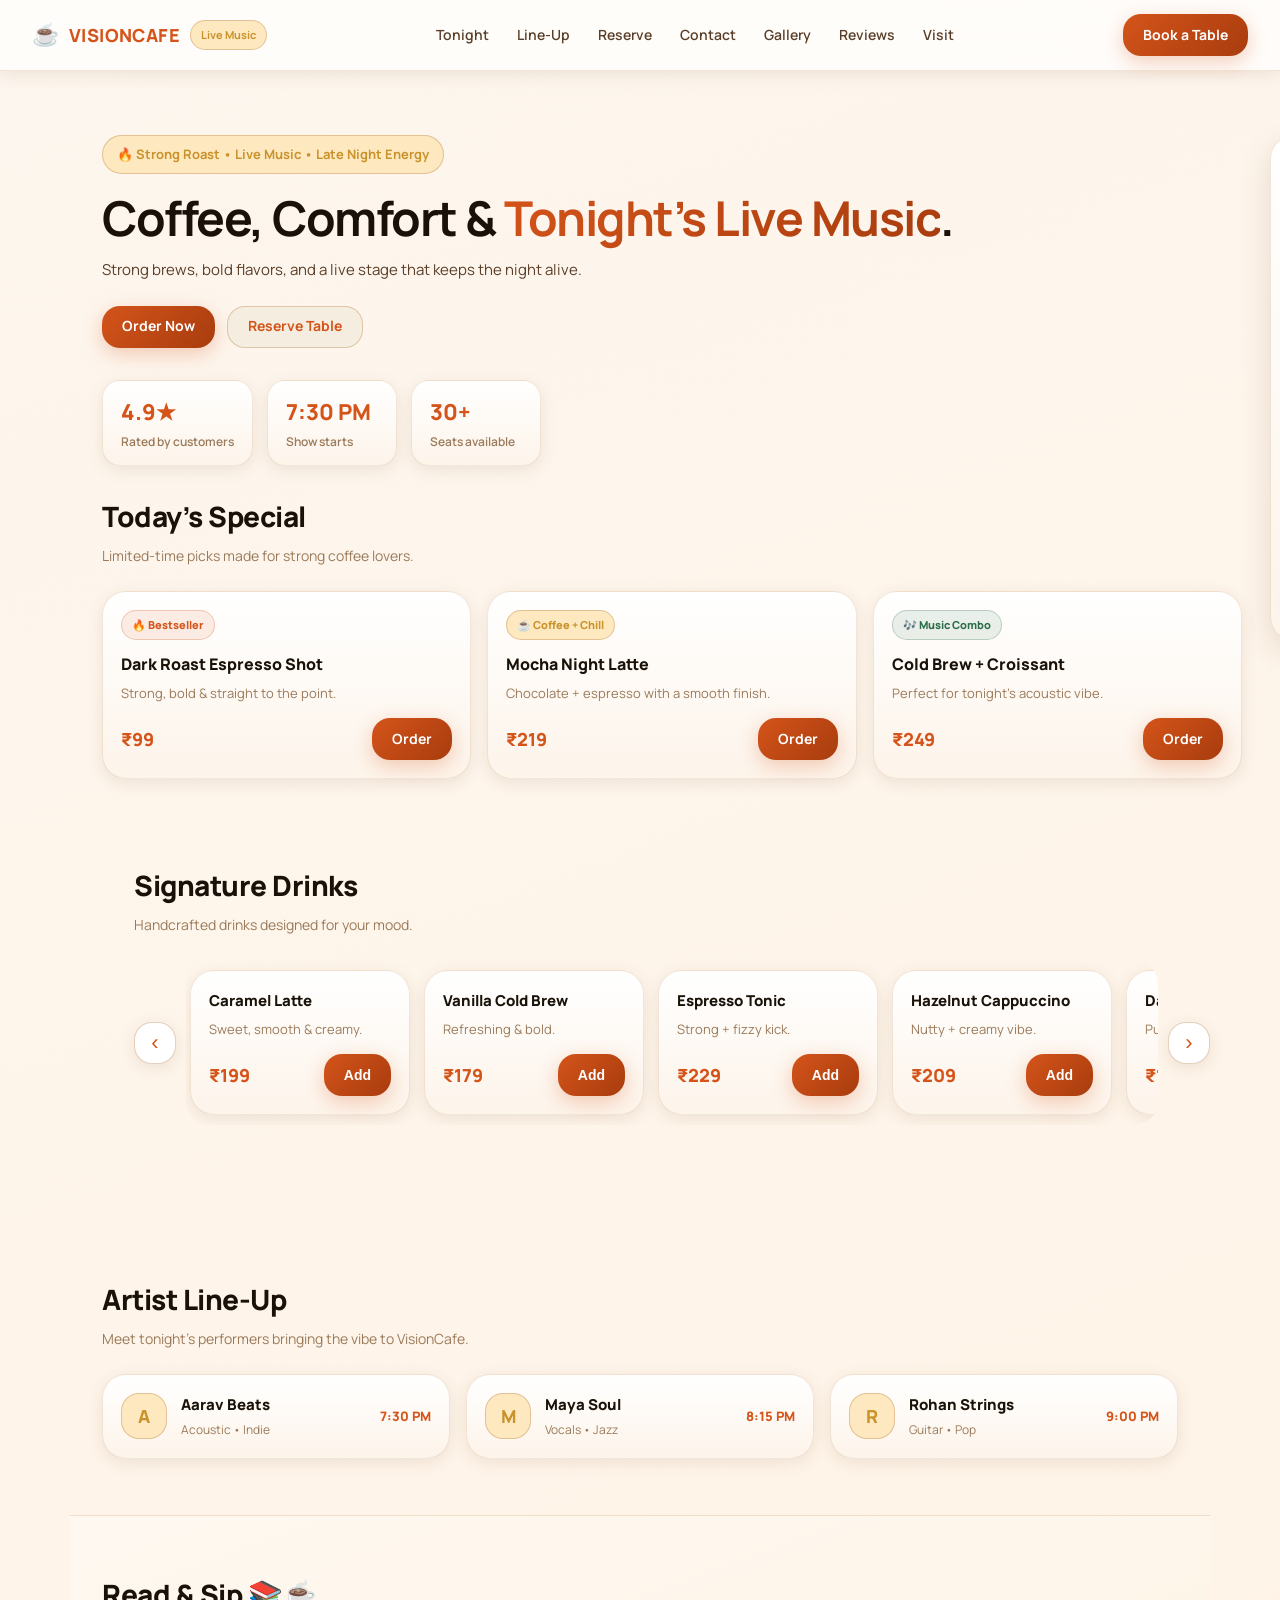
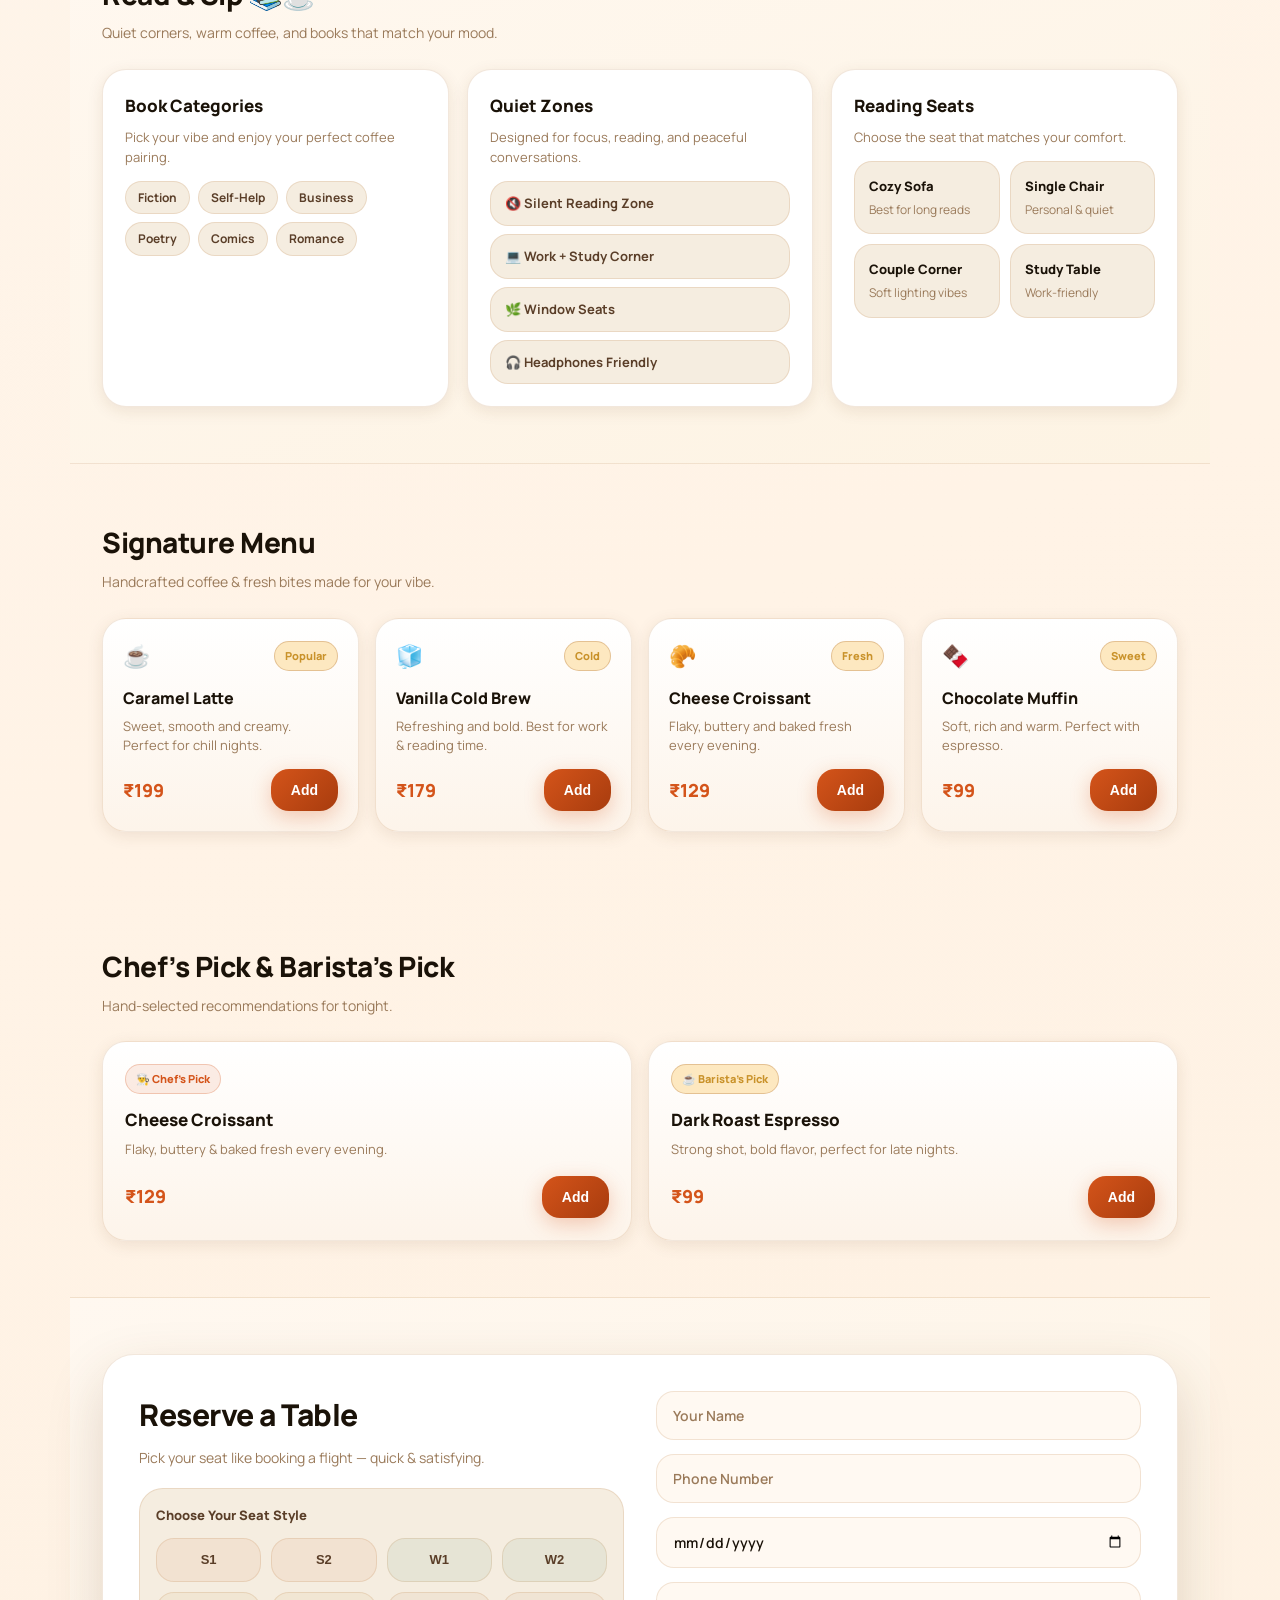
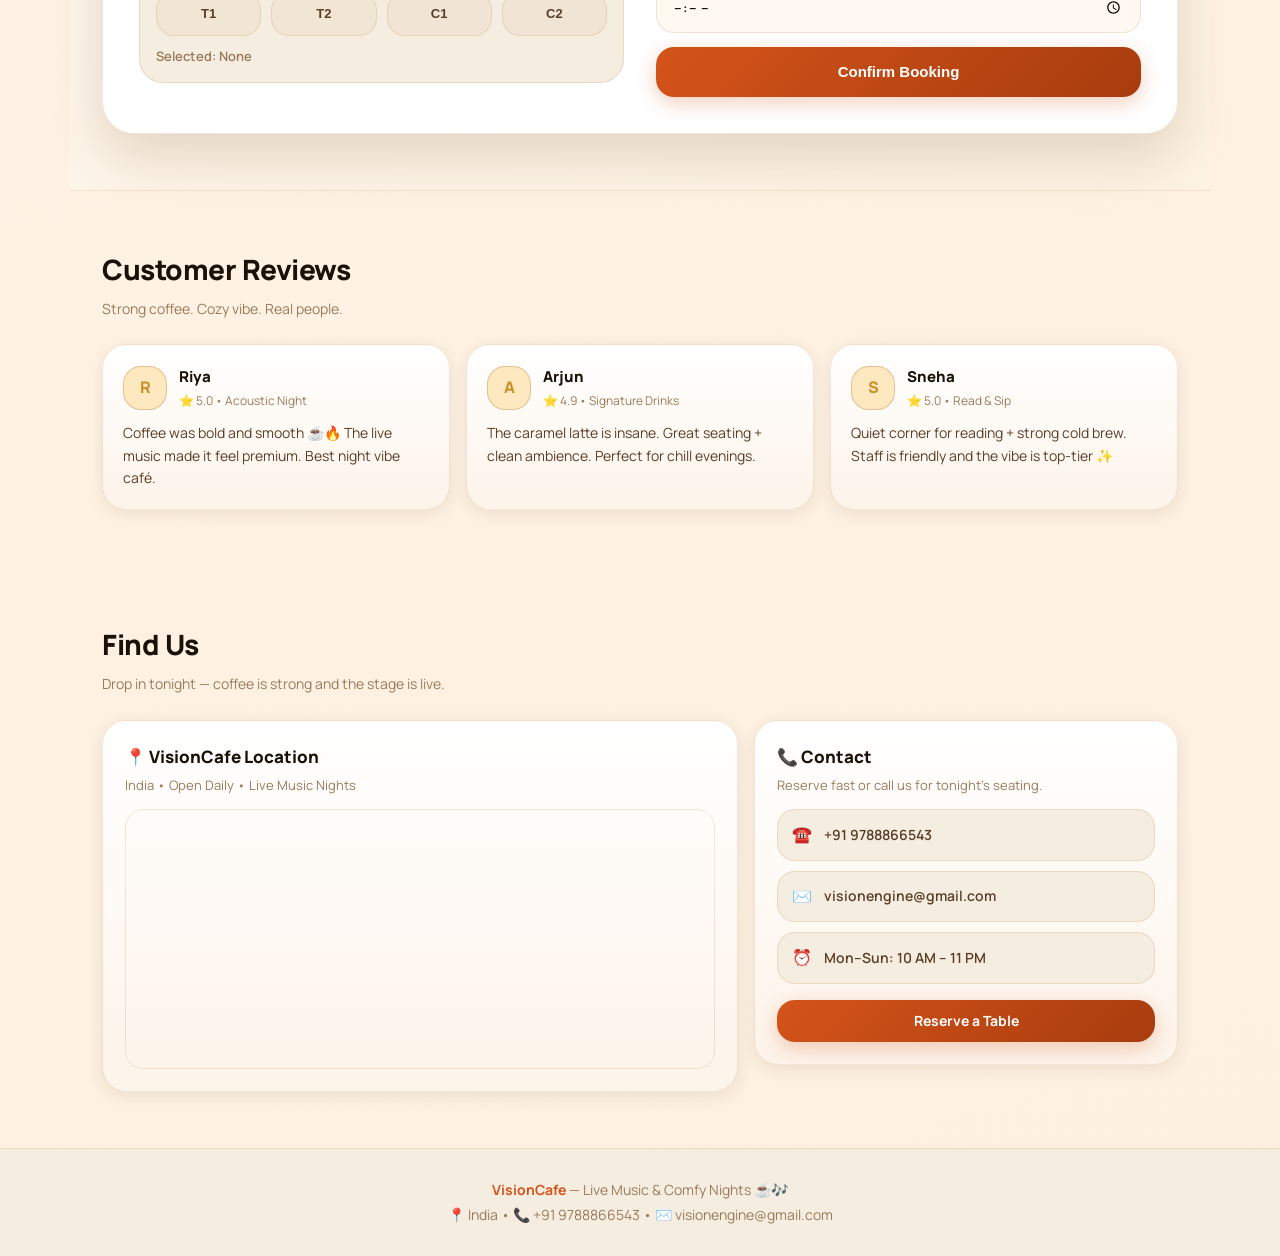
==== commit 297d1d61: "Add light theme, fix alignment, and add theme.css" ====
--- a/mainpage.html
+++ b/mainpage.html
@@ -10,6 +10,7 @@
 <link href="https://fonts.googleapis.com/css2?family=Manrope:wght@400;600;700;800&display=swap" rel="stylesheet">
 
 
+  <link rel="stylesheet" href="theme.css" />
   <link rel="stylesheet" href="style.css" />
 </head>
 
@@ -222,7 +223,7 @@
       <div class="artist-card">
         <div class="artist-avatar">M</div>
         <div class="artist-info">
-          <h3> Soul</h3>
+          <h3>Maya Soul</h3>
           <p>Vocals • Jazz</p>
         </div>
         <span class="artist-time">8:15 PM</span>
--- a/theme.css
+++ b/theme.css
@@ -0,0 +1,57 @@
+/* =============================================
+   VISIONCAFE — THEME FILE
+   Light & Warm Live Music Cafe Theme
+   ============================================= */
+
+:root {
+  /* --- Background Palette --- */
+  --bg-base:        #fdf6ee;   /* warm cream */
+  --bg-surface:     #fff9f2;   /* soft off-white */
+  --bg-card:        #ffffff;   /* pure white cards */
+  --bg-muted:       #f5ede0;   /* muted warm tone */
+
+  /* --- Brand Colors --- */
+  --brand:          #d4541a;   /* deep burnt orange */
+  --brand-dark:     #a83c0e;   /* darker burnt orange */
+  --brand-light:    #f4a96a;   /* soft peach-orange */
+
+  /* --- Accent --- */
+  --accent:         #2c6e49;   /* forest green (music/stage feel) */
+  --accent-light:   #d4edda;   /* light green tint */
+
+  /* --- Gold / Coffee Tones --- */
+  --gold:           #c9922a;   /* warm gold */
+  --gold-light:     #fde8c0;   /* pale gold */
+
+  /* --- Text --- */
+  --text-primary:   #1a1208;   /* near-black warm */
+  --text-secondary: #5a3e28;   /* warm brown */
+  --text-muted:     #9a7a5a;   /* muted tan */
+
+  /* --- Borders & Shadows --- */
+  --border:         rgba(180, 120, 60, 0.18);
+  --border-strong:  rgba(180, 120, 60, 0.35);
+  --shadow-sm:      0 4px 16px rgba(100, 60, 20, 0.10);
+  --shadow-md:      0 10px 32px rgba(100, 60, 20, 0.14);
+  --shadow-lg:      0 22px 55px rgba(100, 60, 20, 0.18);
+
+  /* --- Glass / Overlay --- */
+  --glass:          rgba(255, 255, 255, 0.72);
+  --glass-border:   rgba(255, 255, 255, 0.85);
+
+  /* --- Typography --- */
+  --font-main:      "Manrope", Arial, Helvetica, sans-serif;
+
+  /* --- Radius --- */
+  --radius-sm:      12px;
+  --radius-md:      18px;
+  --radius-lg:      24px;
+  --radius-xl:      32px;
+  --radius-pill:    999px;
+
+  /* --- Gradients --- */
+  --gradient-brand: linear-gradient(135deg, var(--brand), var(--brand-dark));
+  --gradient-warm:  linear-gradient(135deg, var(--brand-light), var(--gold));
+  --gradient-bg:    linear-gradient(160deg, #fdf6ee 0%, #fff3e6 50%, #fdf0e0 100%);
+  --gradient-card:  linear-gradient(180deg, #ffffff, #fdf4ea);
+}
--- a/style.css
+++ b/style.css
@@ -1,44 +1,27 @@
+/* =====================
+   IMPORT THEME
+===================== */
+@import url("theme.css");
+
 /* =====================
    BASE RESET
 ===================== */
-* {
+*, *::before, *::after {
   margin: 0;
   padding: 0;
   box-sizing: border-box;
 }
 
-/* =====================
-   THEME VARIABLES
-===================== */
-:root {
-  --bg1: #070a12;
-  --bg2: #0b1220;
-
-  --brand: #ff3b3b;
-  --brand-dark: #c51616;
-
-  --coffee: #c58b4a;
-  --coffee-dark: #7a4a22;
-
-  --text: rgba(255, 255, 255, 0.92);
-  --muted: rgba(255, 255, 255, 0.72);
-
-  --glass: rgba(255, 255, 255, 0.07);
-  --border: rgba(255, 255, 255, 0.12);
-
-  --shadow: 0 18px 45px rgba(0, 0, 0, 0.35);
-}
-
-/* =====================
-   BODY
-===================== */
+html {
+  scroll-behavior: smooth;
+}
+
 body {
-  font-family: "Manrope", Arial, Helvetica, sans-serif;
-  background: radial-gradient(circle at top left, rgba(255, 59, 59, 0.15), transparent 55%),
-              radial-gradient(circle at bottom right, rgba(197, 139, 74, 0.18), transparent 55%),
-              linear-gradient(135deg, var(--bg1), var(--bg2));
-  color: white;
+  font-family: var(--font-main);
+  background: var(--gradient-bg);
+  color: var(--text-primary);
   min-height: 100vh;
+  line-height: 1.6;
 }
 
 /* =====================
@@ -47,67 +30,71 @@
 .navbar {
   position: sticky;
   top: 0;
-  z-index: 10;
-  padding: 16px 24px;
+  z-index: 100;
+  padding: 14px 32px;
   display: flex;
   align-items: center;
   justify-content: space-between;
-  background: rgba(0, 0, 0, 0.35);
-  backdrop-filter: blur(10px);
-  border-bottom: 1px solid rgba(255, 255, 255, 0.08);
-}
-
-.brand,
-.nav-links,
-.nav-actions {
-  display: flex;
-  align-items: center;
+  background: var(--glass);
+  backdrop-filter: blur(14px);
+  -webkit-backdrop-filter: blur(14px);
+  border-bottom: 1px solid var(--border);
+  box-shadow: var(--shadow-sm);
 }
 
 .brand {
+  display: flex;
+  align-items: center;
   gap: 10px;
   font-weight: 800;
+  color: var(--text-primary);
 }
 
 .brand-icon {
   font-size: 22px;
-  filter: drop-shadow(0 10px 18px rgba(255, 59, 59, 0.25));
 }
 
 .brand-name {
   font-size: 18px;
-  letter-spacing: 0.5px;
+  letter-spacing: 0.4px;
   text-transform: uppercase;
-}
-
-/* coffee vibe tag */
+  color: var(--brand);
+}
+
 .brand-tag {
-  font-size: 12px;
-  padding: 6px 10px;
-  border-radius: 999px;
-  background: rgba(197, 139, 74, 0.18);
-  border: 1px solid rgba(197, 139, 74, 0.35);
-  color: rgba(255, 255, 255, 0.95);
+  font-size: 11px;
+  font-weight: 700;
+  padding: 5px 10px;
+  border-radius: var(--radius-pill);
+  background: var(--gold-light);
+  border: 1px solid var(--border-strong);
+  color: var(--gold);
 }
 
 .nav-links {
-  gap: 18px;
+  display: flex;
+  align-items: center;
+  gap: 4px;
 }
 
 .nav-links a {
   text-decoration: none;
-  color: white;
-  opacity: 0.85;
+  color: var(--text-secondary);
   font-weight: 600;
-
-  display: inline-flex;
-  align-items: center;
-  height: 42px;
-  padding: 0 6px;
+  font-size: 14px;
+  padding: 8px 12px;
+  border-radius: var(--radius-sm);
+  transition: background 0.2s, color 0.2s;
 }
 
 .nav-links a:hover {
-  opacity: 1;
+  background: var(--bg-muted);
+  color: var(--brand);
+}
+
+.nav-actions {
+  display: flex;
+  align-items: center;
 }
 
 /* =====================
@@ -118,116 +105,113 @@
   align-items: center;
   justify-content: center;
   height: 42px;
-  padding: 0 18px;
-  border-radius: 14px;
+  padding: 0 20px;
+  border-radius: var(--radius-md);
   text-decoration: none;
   font-weight: 700;
+  font-size: 14px;
   border: none;
   cursor: pointer;
-
-  transition: transform 0.2s ease, box-shadow 0.2s ease, opacity 0.2s ease;
+  transition: transform 0.2s ease, box-shadow 0.2s ease;
 }
 
 .btn-primary {
-  background: linear-gradient(135deg, var(--brand), var(--brand-dark));
-  color: white;
-  box-shadow: 0 12px 26px rgba(255, 59, 59, 0.25);
+  background: var(--gradient-brand);
+  color: #fff;
+  box-shadow: 0 6px 20px rgba(212, 84, 26, 0.28);
 }
 
 .btn-primary:hover {
   transform: translateY(-2px);
-  box-shadow: 0 18px 35px rgba(255, 59, 59, 0.35);
+  box-shadow: 0 12px 28px rgba(212, 84, 26, 0.38);
 }
 
 .btn-secondary {
-  background: rgba(255, 255, 255, 0.12);
-  color: white;
-  border: 1px solid rgba(255, 255, 255, 0.18);
+  background: var(--bg-muted);
+  color: var(--brand);
+  border: 1.5px solid var(--border-strong);
+}
+
+.btn-secondary:hover {
+  background: var(--gold-light);
+  transform: translateY(-2px);
 }
 
 .btn-full {
   width: 100%;
-  text-align: center;
-}
-
-/* =====================
-   HERO
+}
+
+/* =====================
+   HERO LAYOUT
 ===================== */
 .hero {
-  max-width: 1100px;
-  margin: auto;
-  padding: 60px 24px 30px;
-  display: grid;
-  grid-template-columns: 1.2fr 0.8fr;
-  gap: 26px;
-
-  position: relative;
-  overflow: hidden;
-  border-radius: 26px;
-}
-
-/* soft glow blobs */
-.hero::before,
-.hero::after {
-  content: "";
-  position: absolute;
-  width: 420px;
-  height: 420px;
-  border-radius: 50%;
-  filter: blur(70px);
-  opacity: 0.35;
-  z-index: -1;
-}
-
-.hero::before {
-  top: -140px;
-  left: -140px;
-  background: rgba(255, 59, 59, 0.55);
-}
-
-.hero::after {
-  bottom: -180px;
-  right: -180px;
-  background: rgba(0, 170, 255, 0.55);
+  max-width: 1140px;
+  margin: 0 auto;
+  padding: 64px 32px 40px;
+  display: grid;
+  grid-template-columns: 1.3fr 0.7fr;
+  grid-template-rows: auto auto;
+  gap: 28px;
+  align-items: start;
+}
+
+.hero-left {
+  grid-column: 1;
+  grid-row: 1;
+}
+
+.hero-right {
+  grid-column: 2;
+  grid-row: 1 / 3;
+  align-self: start;
+}
+
+.section-tight {
+  grid-column: 1;
+  grid-row: 2;
+  padding-top: 0;
 }
 
 .hero-chip {
   display: inline-block;
   padding: 8px 14px;
-  border-radius: 999px;
-  background: rgba(255, 255, 255, 0.08);
-  border: 1px solid rgba(255, 255, 255, 0.12);
+  border-radius: var(--radius-pill);
+  background: var(--gold-light);
+  border: 1px solid var(--border-strong);
   font-weight: 700;
-  margin-bottom: 16px;
-  opacity: 0.95;
+  font-size: 13px;
+  color: var(--gold);
+  margin-bottom: 18px;
 }
 
 .hero-title {
-  font-size: 52px;
-  line-height: 1.05;
-  margin-bottom: 12px;
-  letter-spacing: -1px;
+  font-size: 48px;
+  line-height: 1.08;
+  letter-spacing: -1.5px;
+  margin-bottom: 14px;
+  color: var(--text-primary);
 }
 
 .highlight {
-  background: linear-gradient(90deg, var(--brand), var(--coffee));
+  background: var(--gradient-brand);
   -webkit-background-clip: text;
   background-clip: text;
   color: transparent;
 }
 
 .hero-subtitle {
-  opacity: 0.85;
-  max-width: 520px;
-  line-height: 1.5;
-  margin-bottom: 22px;
+  color: var(--text-secondary);
+  max-width: 480px;
+  line-height: 1.6;
+  margin-bottom: 24px;
+  font-size: 15px;
 }
 
 .hero-buttons {
   display: flex;
   gap: 12px;
   flex-wrap: wrap;
-  margin-bottom: 26px;
+  margin-bottom: 32px;
 }
 
 .hero-stats {
@@ -237,227 +221,468 @@
 }
 
 .stat {
-  padding: 14px 16px;
-  border-radius: 18px;
-  min-width: 150px;
-}
-
-/* =====================
-   COMMON CARD STYLE
-===================== */
-.event-card,
-.artist-card,
-.read-card,
-.menu-card,
-.stat {
-  background: linear-gradient(180deg, rgba(255, 255, 255, 0.08), rgba(0, 0, 0, 0.25));
-  border: 1px solid var(--border);
-  box-shadow: var(--shadow);
-}
-
-/* =====================
-   EVENT CARD
+  padding: 14px 18px;
+  border-radius: var(--radius-md);
+  background: var(--gradient-card);
+  border: 1px solid var(--border);
+  box-shadow: var(--shadow-sm);
+  min-width: 130px;
+}
+
+.stat h3 {
+  font-size: 22px;
+  font-weight: 900;
+  color: var(--brand);
+  margin-bottom: 2px;
+}
+
+.stat p {
+  font-size: 12px;
+  color: var(--text-muted);
+  font-weight: 600;
+}
+
+/* =====================
+   EVENT CARD (hero-right)
 ===================== */
 .event-card {
-  border-radius: 22px;
-  padding: 22px;
+  background: var(--gradient-card);
+  border: 1px solid var(--border);
+  box-shadow: var(--shadow-md);
+  border-radius: var(--radius-lg);
+  padding: 24px;
 }
 
 .small-title {
-  opacity: 0.8;
+  font-size: 12px;
   font-weight: 700;
+  text-transform: uppercase;
+  letter-spacing: 0.8px;
+  color: var(--text-muted);
   margin-bottom: 10px;
 }
 
 .event-title {
-  font-size: 26px;
+  font-size: 24px;
+  font-weight: 900;
+  color: var(--text-primary);
   margin-bottom: 10px;
 }
 
 .event-desc {
-  opacity: 0.85;
-  line-height: 1.5;
-  margin-bottom: 14px;
+  color: var(--text-secondary);
+  line-height: 1.55;
+  margin-bottom: 16px;
+  font-size: 14px;
 }
 
 .event-meta {
   display: flex;
   flex-wrap: wrap;
-  gap: 10px;
-  margin-bottom: 16px;
+  gap: 8px;
+  margin-bottom: 18px;
 }
 
 .pill {
   font-size: 12px;
   font-weight: 700;
-  padding: 8px 10px;
-  border-radius: 999px;
-  background: rgba(0, 0, 0, 0.35);
-  border: 1px solid rgba(255, 255, 255, 0.12);
+  padding: 7px 12px;
+  border-radius: var(--radius-pill);
+  background: var(--bg-muted);
+  border: 1px solid var(--border);
+  color: var(--text-secondary);
 }
 
 /* =====================
    SECTIONS
 ===================== */
-
-.section-tight {
-  padding-top: 10px
-  }
 .section {
-  max-width: 1100px;
-  margin: auto;
-  padding: 50px 24px;
+  max-width: 1140px;
+  margin: 0 auto;
+  padding: 56px 32px;
 }
 
 .section-head {
-  margin-bottom: 18px;
+  margin-bottom: 24px;
 }
 
 .section-head h2 {
-  font-size: 30px;
+  font-size: 28px;
+  font-weight: 900;
+  color: var(--text-primary);
   margin-bottom: 6px;
+  letter-spacing: -0.5px;
 }
 
 .section-head p {
-  opacity: 0.8;
-}
-
-/* =====================
-   LINE-UP GRID
+  color: var(--text-muted);
+  font-size: 14px;
+}
+
+/* =====================
+   TODAY'S SPECIALS
+===================== */
+.special-grid {
+  display: grid;
+  grid-template-columns: repeat(3, 1fr);
+  gap: 16px;
+}
+
+.special-card {
+  padding: 18px;
+  border-radius: var(--radius-lg);
+  background: var(--gradient-card);
+  border: 1px solid var(--border);
+  box-shadow: var(--shadow-sm);
+  transition: transform 0.25s ease, box-shadow 0.25s ease;
+}
+
+.special-card:hover {
+  transform: translateY(-5px);
+  box-shadow: var(--shadow-md);
+}
+
+.special-card h3 {
+  font-size: 16px;
+  font-weight: 800;
+  color: var(--text-primary);
+  margin-bottom: 6px;
+}
+
+.special-card p {
+  font-size: 13px;
+  color: var(--text-muted);
+  margin-bottom: 0;
+}
+
+.special-tag {
+  display: inline-block;
+  font-size: 11px;
+  font-weight: 800;
+  padding: 5px 10px;
+  border-radius: var(--radius-pill);
+  background: rgba(212, 84, 26, 0.10);
+  border: 1px solid rgba(212, 84, 26, 0.25);
+  color: var(--brand);
+  margin-bottom: 12px;
+}
+
+.special-tag.coffee {
+  background: var(--gold-light);
+  border-color: var(--border-strong);
+  color: var(--gold);
+}
+
+.special-tag.blue {
+  background: rgba(44, 110, 73, 0.10);
+  border-color: rgba(44, 110, 73, 0.25);
+  color: var(--accent);
+}
+
+.special-bottom {
+  display: flex;
+  justify-content: space-between;
+  align-items: center;
+  margin-top: 14px;
+}
+
+.price {
+  font-weight: 900;
+  font-size: 18px;
+  color: var(--brand);
+}
+
+/* =====================
+   CAROUSEL (Signature Drinks)
+===================== */
+.carousel-wrap {
+  position: relative;
+  display: flex;
+  align-items: center;
+  gap: 10px;
+}
+
+.carousel {
+  display: flex;
+  gap: 14px;
+  overflow-x: auto;
+  scroll-behavior: smooth;
+  padding: 10px 4px;
+  border-radius: var(--radius-lg);
+  flex: 1;
+}
+
+.carousel::-webkit-scrollbar {
+  height: 5px;
+}
+
+.carousel::-webkit-scrollbar-thumb {
+  background: var(--border-strong);
+  border-radius: var(--radius-pill);
+}
+
+.carousel-btn {
+  flex-shrink: 0;
+  width: 42px;
+  height: 42px;
+  border-radius: var(--radius-md);
+  border: 1.5px solid var(--border-strong);
+  background: var(--bg-card);
+  color: var(--brand);
+  font-size: 22px;
+  cursor: pointer;
+  box-shadow: var(--shadow-sm);
+  transition: background 0.2s, transform 0.2s;
+}
+
+.carousel-btn:hover {
+  background: var(--gold-light);
+  transform: scale(1.05);
+}
+
+.drink-card {
+  min-width: 220px;
+  padding: 18px;
+  border-radius: var(--radius-lg);
+  background: var(--gradient-card);
+  border: 1px solid var(--border);
+  box-shadow: var(--shadow-sm);
+  flex-shrink: 0;
+  transition: transform 0.25s ease, box-shadow 0.25s ease;
+}
+
+.drink-card:hover {
+  transform: translateY(-4px);
+  box-shadow: var(--shadow-md);
+}
+
+.drink-card h3 {
+  font-size: 15px;
+  font-weight: 800;
+  color: var(--text-primary);
+  margin-bottom: 6px;
+}
+
+.drink-card p {
+  font-size: 13px;
+  color: var(--text-muted);
+}
+
+.drink-bottom {
+  display: flex;
+  justify-content: space-between;
+  align-items: center;
+  margin-top: 14px;
+}
+
+/* =====================
+   LINE-UP
 ===================== */
 .lineup-grid {
   display: grid;
   grid-template-columns: repeat(3, 1fr);
+  gap: 16px;
+}
+
+.artist-card {
+  display: flex;
+  align-items: center;
   gap: 14px;
-}
-
-.artist-card {
-  display: flex;
-  align-items: center;
-  justify-content: space-between;
-  gap: 12px;
-  padding: 16px;
-  border-radius: 18px;
+  padding: 18px;
+  border-radius: var(--radius-lg);
+  background: var(--gradient-card);
+  border: 1px solid var(--border);
+  box-shadow: var(--shadow-sm);
+  transition: transform 0.25s ease, box-shadow 0.25s ease;
+}
+
+.artist-card:hover {
+  transform: translateY(-5px);
+  box-shadow: var(--shadow-md);
 }
 
 .artist-avatar {
-  width: 44px;
-  height: 44px;
-  border-radius: 14px;
+  width: 46px;
+  height: 46px;
+  border-radius: var(--radius-md);
   display: flex;
   align-items: center;
   justify-content: center;
   font-weight: 900;
-  background: rgba(255, 59, 59, 0.18);
-  border: 1px solid rgba(255, 59, 59, 0.3);
+  font-size: 18px;
+  background: var(--gold-light);
+  border: 1px solid var(--border-strong);
+  color: var(--gold);
+  flex-shrink: 0;
+}
+
+.artist-info {
+  flex: 1;
 }
 
 .artist-info h3 {
-  font-size: 16px;
+  font-size: 15px;
+  font-weight: 800;
+  color: var(--text-primary);
   margin-bottom: 3px;
 }
 
 .artist-info p {
-  font-size: 13px;
-  opacity: 0.8;
+  font-size: 12px;
+  color: var(--text-muted);
 }
 
 .artist-time {
   font-weight: 800;
-  opacity: 0.9;
-}
-
-/* =====================
-   READ & SIP SECTION
-===================== */
+  font-size: 13px;
+  color: var(--brand);
+  white-space: nowrap;
+}
+
+/* =====================
+   READ & SIP
+===================== */
+#readandsip {
+  background: linear-gradient(160deg, #fff8f0, #fdf3e3);
+  border-top: 1px solid var(--border);
+  border-bottom: 1px solid var(--border);
+}
+
 .read-grid {
   display: grid;
   grid-template-columns: repeat(3, 1fr);
-  gap: 14px;
+  gap: 18px;
 }
 
 .read-card {
-  padding: 18px;
-  border-radius: 18px;
+  padding: 22px;
+  border-radius: var(--radius-lg);
+  background: var(--bg-card);
+  border: 1px solid var(--border);
+  box-shadow: var(--shadow-sm);
+  transition: transform 0.25s ease, box-shadow 0.25s ease;
+}
+
+.read-card:hover {
+  transform: translateY(-6px);
+  box-shadow: var(--shadow-md);
 }
 
 .read-card h3 {
-  font-size: 18px;
+  font-size: 17px;
+  font-weight: 900;
+  color: var(--text-primary);
   margin-bottom: 8px;
 }
 
 .read-card p {
-  opacity: 0.85;
-  margin-bottom: 12px;
-  line-height: 1.5;
-}
-
-/* Category chips */
+  font-size: 13px;
+  color: var(--text-muted);
+  margin-bottom: 14px;
+  line-height: 1.55;
+}
+
 .chips {
   display: flex;
   flex-wrap: wrap;
-  gap: 10px;
+  gap: 8px;
 }
 
 .chip {
-  padding: 8px 12px;
-  border-radius: 999px;
+  display: inline-flex;
+  align-items: center;
+  padding: 6px 12px;
+  border-radius: var(--radius-pill);
   font-size: 12px;
   font-weight: 700;
-  background: rgba(0, 0, 0, 0.35);
-  border: 1px solid rgba(255, 255, 255, 0.12);
-}
-
-/* Quiet zones list */
+  background: var(--bg-muted);
+  border: 1px solid var(--border);
+  color: var(--text-secondary);
+  transition: background 0.2s, border-color 0.2s, transform 0.2s;
+}
+
+.chip:hover {
+  background: var(--gold-light);
+  border-color: var(--border-strong);
+  transform: translateY(-2px);
+}
+
 .read-list {
   list-style: none;
   display: grid;
+  gap: 8px;
+}
+
+.read-list li {
+  padding: 11px 14px;
+  border-radius: var(--radius-md);
+  background: var(--bg-muted);
+  border: 1px solid var(--border);
+  font-weight: 700;
+  font-size: 13px;
+  color: var(--text-secondary);
+  transition: transform 0.2s, border-color 0.2s;
+}
+
+.read-list li:hover {
+  transform: translateY(-2px);
+  border-color: var(--brand);
+}
+
+.seat-grid {
+  display: grid;
+  grid-template-columns: repeat(2, 1fr);
   gap: 10px;
-  opacity: 0.95;
-}
-
-/* Reading seats grid */
-.seat-grid {
-  display: grid;
-  grid-template-columns: repeat(2, 1fr);
-  gap: 12px;
 }
 
 .seat-box {
-  padding: 12px;
-  border-radius: 16px;
-  background: rgba(0, 0, 0, 0.25);
-  border: 1px solid rgba(255, 255, 255, 0.12);
+  padding: 14px;
+  border-radius: var(--radius-md);
+  background: var(--bg-muted);
+  border: 1px solid var(--border);
+  transition: transform 0.2s, box-shadow 0.2s, border-color 0.2s;
+}
+
+.seat-box:hover {
+  transform: translateY(-3px);
+  box-shadow: var(--shadow-sm);
+  border-color: var(--brand);
 }
 
 .seat-box h4 {
-  font-size: 14px;
+  font-size: 13px;
+  font-weight: 900;
+  color: var(--text-primary);
   margin-bottom: 4px;
 }
 
 .seat-box p {
   font-size: 12px;
-  opacity: 0.8;
+  color: var(--text-muted);
   margin: 0;
 }
 
 /* =====================
-   MENU
+   SIGNATURE MENU
 ===================== */
 .menu-cards {
   display: grid;
   grid-template-columns: repeat(4, 1fr);
-  gap: 14px;
+  gap: 16px;
 }
 
 .menu-card {
-  padding: 18px;
-  border-radius: 20px;
+  padding: 20px;
+  border-radius: var(--radius-lg);
+  background: var(--gradient-card);
+  border: 1px solid var(--border);
+  box-shadow: var(--shadow-sm);
+  transition: transform 0.25s ease, box-shadow 0.25s ease;
 }
 
 .menu-card:hover {
-  transform: translateY(-8px);
-  box-shadow: 0 18px 35px rgba(0, 0, 0, 0.25);
+  transform: translateY(-6px);
+  box-shadow: var(--shadow-md);
 }
 
 .menu-top {
@@ -468,26 +693,30 @@
 }
 
 .menu-icon {
-  font-size: 20px;
+  font-size: 22px;
 }
 
 .menu-badge {
-  font-size: 12px;
-  font-weight: 800;
-  padding: 6px 10px;
-  border-radius: 999px;
-  background: rgba(197, 139, 74, 0.18);
-  border: 1px solid rgba(197, 139, 74, 0.35);
+  font-size: 11px;
+  font-weight: 800;
+  padding: 5px 10px;
+  border-radius: var(--radius-pill);
+  background: var(--gold-light);
+  border: 1px solid var(--border-strong);
+  color: var(--gold);
 }
 
 .menu-card h3 {
-  font-size: 18px;
-  margin-bottom: 8px;
+  font-size: 16px;
+  font-weight: 800;
+  color: var(--text-primary);
+  margin-bottom: 6px;
 }
 
 .menu-card p {
-  opacity: 0.85;
-  line-height: 1.4;
+  font-size: 13px;
+  color: var(--text-muted);
+  line-height: 1.45;
   margin-bottom: 14px;
 }
 
@@ -501,286 +730,116 @@
 .menu-price {
   font-weight: 900;
   font-size: 18px;
-}
-
-/* =====================
-   TODAY SPECIAL
-===================== */
-.special-grid {
-  display: grid;
-  grid-template-columns: repeat(3, 1fr);
-  gap: 14px;
-}
-
-.special-card {
-  padding: 10px;
-  border-radius: 20px;
-  background: rgba(255, 255, 255, 0.08);
-  border: 1px solid rgba(255, 255, 255, 0.12);
-  box-shadow: 0 12px 30px rgba(0, 0, 0, 0.22);
-}
-
-.special-tag {
-  display: inline-block;
-  font-size: 12px;
-  font-weight: 800;
-  padding: 6px 10px;
-  border-radius: 999px;
-  background: rgba(255, 59, 59, 0.18);
-  border: 1px solid rgba(255, 59, 59, 0.3);
-  margin-bottom: 12px;
-}
-
-.special-tag.coffee {
-  background: rgba(197, 139, 74, 0.18);
-  border: 1px solid rgba(197, 139, 74, 0.35);
-}
-
-.special-tag.blue {
-  background: rgba(0, 170, 255, 0.18);
-  border: 1px solid rgba(0, 170, 255, 0.35);
-}
-
-.special-bottom {
-  display: flex;
-  justify-content: space-between;
-  align-items: center;
-  margin-top: 14px;
-}
-
-.price {
-  font-weight: 900;
-  font-size: 18px;
-}
-
-/* =====================
-   CAROUSEL
-===================== */
-.carousel-wrap {
-  position: relative;
-  display: flex;
-  align-items: center;
-  gap: 10px;
-}
-
-.carousel {
-  display: flex;
-  gap: 14px;
-  overflow-x: auto;
-  scroll-behavior: smooth;
-  padding: 10px;
-  border-radius: 20px;
-}
-
-.carousel::-webkit-scrollbar {
-  height: 6px;
-}
-
-.carousel::-webkit-scrollbar-thumb {
-  background: rgba(255, 255, 255, 0.15);
-  border-radius: 999px;
-}
-
-.carousel-btn {
-  width: 42px;
-  height: 42px;
-  border-radius: 14px;
-  border: 1px solid rgba(255, 255, 255, 0.14);
-  background: rgba(0, 0, 0, 0.35);
-  color: white;
-  font-size: 22px;
-  cursor: pointer;
-}
-
-.drink-card {
-  min-width: 240px;
-  padding: 18px;
-  border-radius: 20px;
-  background: rgba(255, 255, 255, 0.08);
-  border: 1px solid rgba(255, 255, 255, 0.12);
-}
-
-.drink-bottom {
-  display: flex;
-  justify-content: space-between;
-  align-items: center;
-  margin-top: 14px;
-}
-
-/* =====================
-   PICKS
+  color: var(--brand);
+}
+
+/* =====================
+   CHEF'S / BARISTA'S PICKS
 ===================== */
 .picks-grid {
   display: grid;
-  grid-template-columns: 1fr 1fr;
-  gap: 14px;
+  grid-template-columns: repeat(2, 1fr);
+  gap: 16px;
 }
 
 .pick-card {
-  padding: 18px;
-  border-radius: 22px;
-  background: rgba(255, 255, 255, 0.08);
-  border: 1px solid rgba(255, 255, 255, 0.12);
+  padding: 22px;
+  border-radius: var(--radius-lg);
+  background: var(--gradient-card);
+  border: 1px solid var(--border);
+  box-shadow: var(--shadow-sm);
+  transition: transform 0.25s ease, box-shadow 0.25s ease;
+}
+
+.pick-card:hover {
+  transform: translateY(-5px);
+  box-shadow: var(--shadow-md);
+}
+
+.pick-card h3 {
+  font-size: 17px;
+  font-weight: 800;
+  color: var(--text-primary);
+  margin-bottom: 6px;
+}
+
+.pick-card p {
+  font-size: 13px;
+  color: var(--text-muted);
+  margin-bottom: 0;
 }
 
 .pick-badge {
   display: inline-block;
-  font-size: 12px;
-  font-weight: 800;
-  padding: 6px 10px;
-  border-radius: 999px;
-  background: rgba(255, 59, 59, 0.18);
-  border: 1px solid rgba(255, 59, 59, 0.3);
+  font-size: 11px;
+  font-weight: 800;
+  padding: 5px 10px;
+  border-radius: var(--radius-pill);
+  background: rgba(212, 84, 26, 0.10);
+  border: 1px solid rgba(212, 84, 26, 0.25);
+  color: var(--brand);
   margin-bottom: 12px;
 }
 
 .pick-badge.barista {
-  background: rgba(197, 139, 74, 0.18);
-  border: 1px solid rgba(197, 139, 74, 0.35);
+  background: var(--gold-light);
+  border-color: var(--border-strong);
+  color: var(--gold);
 }
 
 .pick-bottom {
   display: flex;
   justify-content: space-between;
   align-items: center;
-  margin-top: 14px;
-}
-
-/* =====================
-   RESERVE SECTION 
+  margin-top: 16px;
+}
+
+/* =====================
+   RESERVE SECTION
 ===================== */
 #reserve {
-  position: relative;
-}
-
-/* outer spotlight glow */
-#reserve::before {
-  content: "";
-  position: absolute;
-  inset: 0;
-  background: radial-gradient(circle at 20% 30%, rgba(255, 59, 59, 0.22), transparent 55%),
-              radial-gradient(circle at 80% 70%, rgba(197, 139, 74, 0.22), transparent 55%);
-  filter: blur(40px);
-  opacity: 0.9;
-  z-index: -1;
-}
-
-/* main reserve card */
+  background: linear-gradient(160deg, #fff8f0, #fdf3e3);
+  border-top: 1px solid var(--border);
+  border-bottom: 1px solid var(--border);
+}
+
 .reserve-box {
-  position: relative;
-  overflow: hidden;
-
   display: grid;
   grid-template-columns: 1fr 1fr;
-  gap: 18px;
-
-  padding: 28px;
-  border-radius: 26px;
-
-  background: linear-gradient(
-    180deg,
-    rgba(255, 255, 255, 0.10),
-    rgba(0, 0, 0, 0.55)
-  );
-
-  border: 1px solid rgba(255, 255, 255, 0.16);
-  box-shadow:
-    0 22px 60px rgba(0, 0, 0, 0.55),
-    0 0 0 1px rgba(255, 59, 59, 0.12);
-
-  backdrop-filter: blur(14px);
-}
-
-
-.reserve-box::before {
-  content: "";
-  position: absolute;
-  inset: 0;
-  padding: 1px;
-  border-radius: 26px;
-
-  background: linear-gradient(
-    135deg,
-    rgba(255, 59, 59, 0.55),
-    rgba(197, 139, 74, 0.40),
-    rgba(0, 170, 255, 0.20)
-  );
-
-  -webkit-mask:
-    linear-gradient(#000 0 0) content-box,
-    linear-gradient(#000 0 0);
-  -webkit-mask-composite: xor;
-  mask-composite: exclude;
-
-  opacity: 0.55;
-  pointer-events: none;
+  gap: 32px;
+  padding: 36px;
+  border-radius: var(--radius-xl);
+  background: var(--bg-card);
+  border: 1px solid var(--border);
+  box-shadow: var(--shadow-lg);
 }
 
 .reserve-left h2 {
-  font-size: 34px;
-  letter-spacing: -0.6px;
+  font-size: 30px;
+  font-weight: 900;
+  letter-spacing: -0.5px;
+  color: var(--text-primary);
   margin-bottom: 8px;
 }
 
-.reserve-left p {
-  opacity: 0.85;
+.reserve-left > p {
+  color: var(--text-muted);
+  font-size: 14px;
   line-height: 1.5;
-  max-width: 420px;
-}
-
-.reserve-form {
-  display: grid;
-  gap: 12px;
-}
-
-.reserve-form input {
-  padding: 14px 16px;
-  border-radius: 16px;
-  border: 1px solid rgba(255, 255, 255, 0.14);
-  background: rgba(0, 0, 0, 0.45);
-  color: white;
-  outline: none;
-  box-shadow: inset 0 0 0 1px rgba(255, 255, 255, 0.06);
-}
-
-.reserve-form input:focus {
-  border-color: rgba(255, 59, 59, 0.55);
-  box-shadow:
-    0 0 0 4px rgba(255, 59, 59, 0.15),
-    0 0 0 1px rgba(197, 139, 74, 0.20) inset;
-}
-
-.reserve-form input::placeholder {
-  color: rgba(255, 255, 255, 0.55);
-  font-weight: 600;
-}
-
-.reserve-form .btn-full {
-  height: 52px;
-  border-radius: 18px;
-  font-size: 15px;
-  letter-spacing: 0.3px;
-  box-shadow: 0 18px 40px rgba(255, 59, 59, 0.30);
-}
-
-.reserve-form .btn-full:hover {
-  transform: translateY(-2px);
-  box-shadow: 0 26px 55px rgba(255, 59, 59, 0.38);
-}
-
-/* =====================
-   SEAT MAP 
-===================== */
+}
+
 .seat-map {
-  margin-top: 18px;
-  padding: 14px;
-  border-radius: 18px;
-  background: rgba(0, 0, 0, 0.28);
-  border: 1px solid rgba(255, 255, 255, 0.12);
+  margin-top: 20px;
+  padding: 16px;
+  border-radius: var(--radius-lg);
+  background: var(--bg-muted);
+  border: 1px solid var(--border);
 }
 
 .seat-title {
   font-weight: 800;
+  font-size: 13px;
+  color: var(--text-secondary);
   margin-bottom: 12px;
 }
 
@@ -793,128 +852,95 @@
 
 .seat {
   height: 44px;
-  border-radius: 14px;
-  border: 1px solid rgba(255, 255, 255, 0.14);
-  background: rgba(255, 255, 255, 0.06);
-  color: white;
-  font-weight: 800;
+  border-radius: var(--radius-md);
+  border: 1.5px solid var(--border);
+  background: var(--bg-card);
+  color: var(--text-secondary);
+  font-weight: 800;
+  font-size: 13px;
   cursor: pointer;
+  transition: transform 0.2s, box-shadow 0.2s, border-color 0.2s;
 }
 
 .seat:hover {
   transform: translateY(-3px);
+  box-shadow: var(--shadow-sm);
 }
 
 .seat.selected {
-  border-color: rgba(255, 59, 59, 0.7);
-  box-shadow: 0 0 0 4px rgba(255, 59, 59, 0.15);
-}
-
-.seat-sofa { background: rgba(255, 59, 59, 0.12); }
-.seat-window { background: rgba(0, 170, 255, 0.12); }
-.seat-study { background: rgba(197, 139, 74, 0.12); }
-.seat-couple { background: rgba(255, 255, 255, 0.10); }
+  border-color: var(--brand);
+  background: rgba(212, 84, 26, 0.08);
+  color: var(--brand);
+  box-shadow: 0 0 0 3px rgba(212, 84, 26, 0.15);
+}
+
+.seat-sofa   { background: rgba(212, 84, 26, 0.07); }
+.seat-window { background: rgba(44, 110, 73, 0.07); }
+.seat-study  { background: rgba(201, 146, 42, 0.07); }
+.seat-couple { background: rgba(180, 120, 60, 0.07); }
 
 .seat-note {
-  opacity: 0.85;
+  font-size: 13px;
+  color: var(--text-muted);
+  font-weight: 600;
+}
+
+.reserve-form {
+  display: grid;
+  gap: 14px;
+  align-content: start;
+}
+
+.reserve-form input {
+  padding: 14px 16px;
+  border-radius: var(--radius-md);
+  border: 1.5px solid var(--border);
+  background: var(--bg-surface);
+  color: var(--text-primary);
+  font-family: var(--font-main);
   font-size: 14px;
-}
-
-/* =====================
-   FOOTER
-===================== */
-.footer {
-  padding: 26px 24px;
-  text-align: center;
-  opacity: 0.85;
-  border-top: 1px solid rgba(255, 255, 255, 0.08);
-}
-
-/* =====================
-   HOVERS / TRANSITIONS
-===================== */
-a,
-button,
-.artist-card,
-.event-card,
-.read-card,
-.seat-box,
-.stat {
-  transition: transform 0.25s ease, box-shadow 0.25s ease, opacity 0.25s ease;
-}
-
-.artist-card:hover,
-.event-card:hover,
-.read-card:hover {
-  transform: translateY(-6px);
-  box-shadow: 0 18px 30px rgba(0, 0, 0, 0.25);
-}
-
-.seat-box:hover {
-  transform: translateY(-4px);
-}
-
-/* =====================
-   RESPONSIVE
-===================== */
-@media (max-width: 900px) {
-  .hero {
-    padding: 40px 18px;
-    grid-template-columns: 1fr;
-  }
-
-  .lineup-grid {
-    grid-template-columns: 1fr;
-  }
-
-  .reserve-box {
-    grid-template-columns: 1fr;
-    padding: 20px;
-  }
-
-  .nav-links {
-    display: none;
-  }
-
-  .read-grid {
-    grid-template-columns: 1fr;
-  }
-
-  .menu-cards {
-    grid-template-columns: 1fr;
-  }
-
-  .special-grid {
-    grid-template-columns: 1fr;
-  }
-
-  .picks-grid {
-    grid-template-columns: 1fr;
-  }
-
-  .seat-grid-map {
-    grid-template-columns: repeat(2, 1fr);
-  }
-}
-
-
-
-
-/* =========================
+  font-weight: 600;
+  outline: none;
+  transition: border-color 0.2s, box-shadow 0.2s;
+}
+
+.reserve-form input:focus {
+  border-color: var(--brand);
+  box-shadow: 0 0 0 3px rgba(212, 84, 26, 0.12);
+}
+
+.reserve-form input::placeholder {
+  color: var(--text-muted);
+  font-weight: 600;
+}
+
+.reserve-form .btn-full {
+  height: 50px;
+  border-radius: var(--radius-md);
+  font-size: 15px;
+}
+
+/* =====================
    REVIEWS
-========================= */
+===================== */
 .reviews-grid {
   display: grid;
   grid-template-columns: repeat(3, 1fr);
-  gap: 14px;
+  gap: 16px;
 }
 
 .review-card {
-  padding: 18px;
-  border-radius: 22px;
-  background: linear-gradient(180deg, rgba(255,255,255,0.08), rgba(0,0,0,0.25));
-  border: 1px solid rgba(255,255,255,0.12);
-  box-shadow: 0 16px 40px rgba(0,0,0,0.35);
+  padding: 20px;
+  border-radius: var(--radius-lg);
+  background: var(--gradient-card);
+  border: 1px solid var(--border);
+  box-shadow: var(--shadow-sm);
+  transition: transform 0.25s ease, box-shadow 0.25s ease;
+}
+
+.review-card:hover {
+  transform: translateY(-5px);
+  box-shadow: var(--shadow-md);
 }
 
 .review-top {
@@ -927,53 +953,72 @@
 .review-avatar {
   width: 44px;
   height: 44px;
-  border-radius: 14px;
+  border-radius: var(--radius-md);
   display: flex;
   align-items: center;
   justify-content: center;
   font-weight: 900;
-  background: rgba(197, 139, 74, 0.18);
-  border: 1px solid rgba(197, 139, 74, 0.35);
+  font-size: 16px;
+  background: var(--gold-light);
+  border: 1px solid var(--border-strong);
+  color: var(--gold);
+  flex-shrink: 0;
+}
+
+.review-top h3 {
+  font-size: 15px;
+  font-weight: 800;
+  color: var(--text-primary);
+  margin-bottom: 2px;
 }
 
 .review-meta {
-  opacity: 0.75;
-  font-size: 13px;
-  margin-top: 2px;
+  font-size: 12px;
+  color: var(--text-muted);
 }
 
 .review-text {
-  opacity: 0.9;
+  font-size: 14px;
+  color: var(--text-secondary);
   line-height: 1.6;
 }
 
-/* =========================
-   MAP + CONTACT
-========================= */
+/* =====================
+   VISIT / MAP + CONTACT
+===================== */
 .visit-grid {
   display: grid;
   grid-template-columns: 1.2fr 0.8fr;
-  gap: 14px;
+  gap: 16px;
+  align-items: start;
 }
 
 .visit-card {
-  padding: 18px;
-  border-radius: 22px;
-  background: linear-gradient(180deg, rgba(255,255,255,0.08), rgba(0,0,0,0.25));
-  border: 1px solid rgba(255,255,255,0.12);
-  box-shadow: 0 16px 40px rgba(0,0,0,0.35);
+  padding: 22px;
+  border-radius: var(--radius-lg);
+  background: var(--gradient-card);
+  border: 1px solid var(--border);
+  box-shadow: var(--shadow-sm);
+}
+
+.visit-card h3 {
+  font-size: 17px;
+  font-weight: 800;
+  color: var(--text-primary);
+  margin-bottom: 6px;
 }
 
 .visit-text {
-  opacity: 0.85;
-  margin: 8px 0 14px;
+  font-size: 13px;
+  color: var(--text-muted);
+  margin-bottom: 14px;
   line-height: 1.5;
 }
 
 .map-box {
-  border-radius: 18px;
+  border-radius: var(--radius-md);
   overflow: hidden;
-  border: 1px solid rgba(255,255,255,0.12);
+  border: 1px solid var(--border);
   height: 260px;
 }
 
@@ -985,37 +1030,121 @@
 
 .contact-list {
   display: grid;
+  gap: 10px;
+  margin-bottom: 16px;
+}
+
+.contact-item {
+  display: flex;
+  align-items: center;
   gap: 12px;
-  margin-bottom: 14px;
-}
-
-.contact-item {
-  display: flex;
-  align-items: center;
-  gap: 10px;
-  padding: 12px;
-  border-radius: 18px;
-  background: rgba(0,0,0,0.25);
-  border: 1px solid rgba(255,255,255,0.12);
+  padding: 12px 14px;
+  border-radius: var(--radius-md);
+  background: var(--bg-muted);
+  border: 1px solid var(--border);
 }
 
 .contact-item p {
-  opacity: 0.9;
-}
-
-/* Responsive */
+  font-size: 14px;
+  color: var(--text-secondary);
+  font-weight: 600;
+}
+
+/* =====================
+   FOOTER
+===================== */
+.footer {
+  padding: 28px 32px;
+  text-align: center;
+  background: var(--bg-muted);
+  border-top: 1px solid var(--border);
+  color: var(--text-muted);
+  font-size: 14px;
+  line-height: 1.8;
+}
+
+.footer b {
+  color: var(--brand);
+}
+
+/* =====================
+   RESPONSIVE
+===================== */
+@media (max-width: 1024px) {
+  .menu-cards {
+    grid-template-columns: repeat(2, 1fr);
+  }
+}
+
 @media (max-width: 900px) {
-  .reviews-grid {
+  .navbar {
+    padding: 14px 20px;
+  }
+
+  .nav-links {
+    display: none;
+  }
+
+  .hero {
+    padding: 40px 20px 28px;
     grid-template-columns: 1fr;
+    grid-template-rows: auto auto auto;
+  }
+
+  .hero-left {
+    grid-column: 1;
+    grid-row: 1;
+  }
+
+  .hero-right {
+    grid-column: 1;
+    grid-row: 2;
+  }
+
+  .section-tight {
+    grid-column: 1;
+    grid-row: 3;
+  }
+
+  .hero-title {
+    font-size: 34px;
+  }
+
+  .special-grid,
+  .lineup-grid,
+  .read-grid,
+  .reviews-grid,
+  .picks-grid {
+    grid-template-columns: 1fr;
+  }
+
+  .menu-cards {
+    grid-template-columns: 1fr;
+  }
+
+  .reserve-box {
+    grid-template-columns: 1fr;
+    padding: 22px;
+    gap: 22px;
   }
 
   .visit-grid {
     grid-template-columns: 1fr;
   }
-}
-
-
-html {
-  scroll-behavior: smooth;
-}
-
+
+  .seat-grid-map {
+    grid-template-columns: repeat(2, 1fr);
+  }
+
+  .hero-stats {
+    gap: 10px;
+  }
+
+  .stat {
+    min-width: 100px;
+  }
+
+  .section {
+    padding: 40px 20px;
+  }
+}
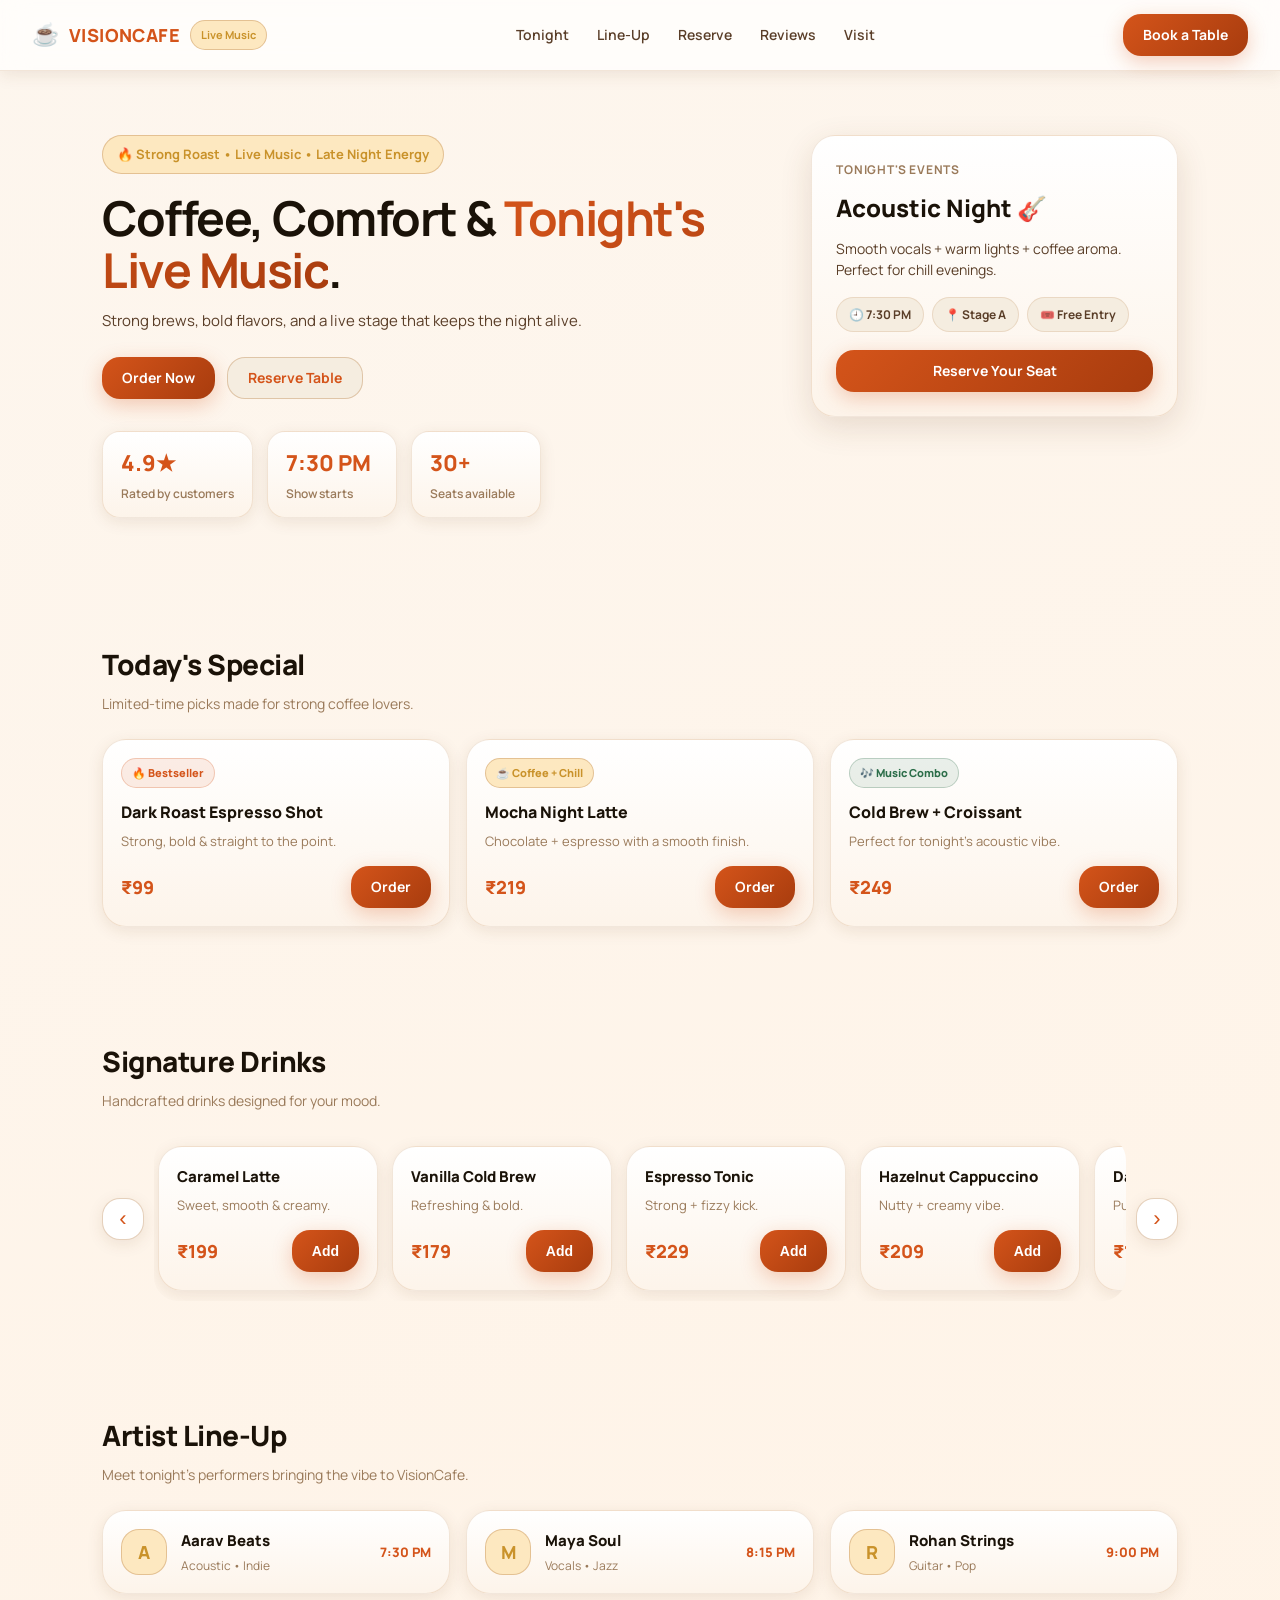
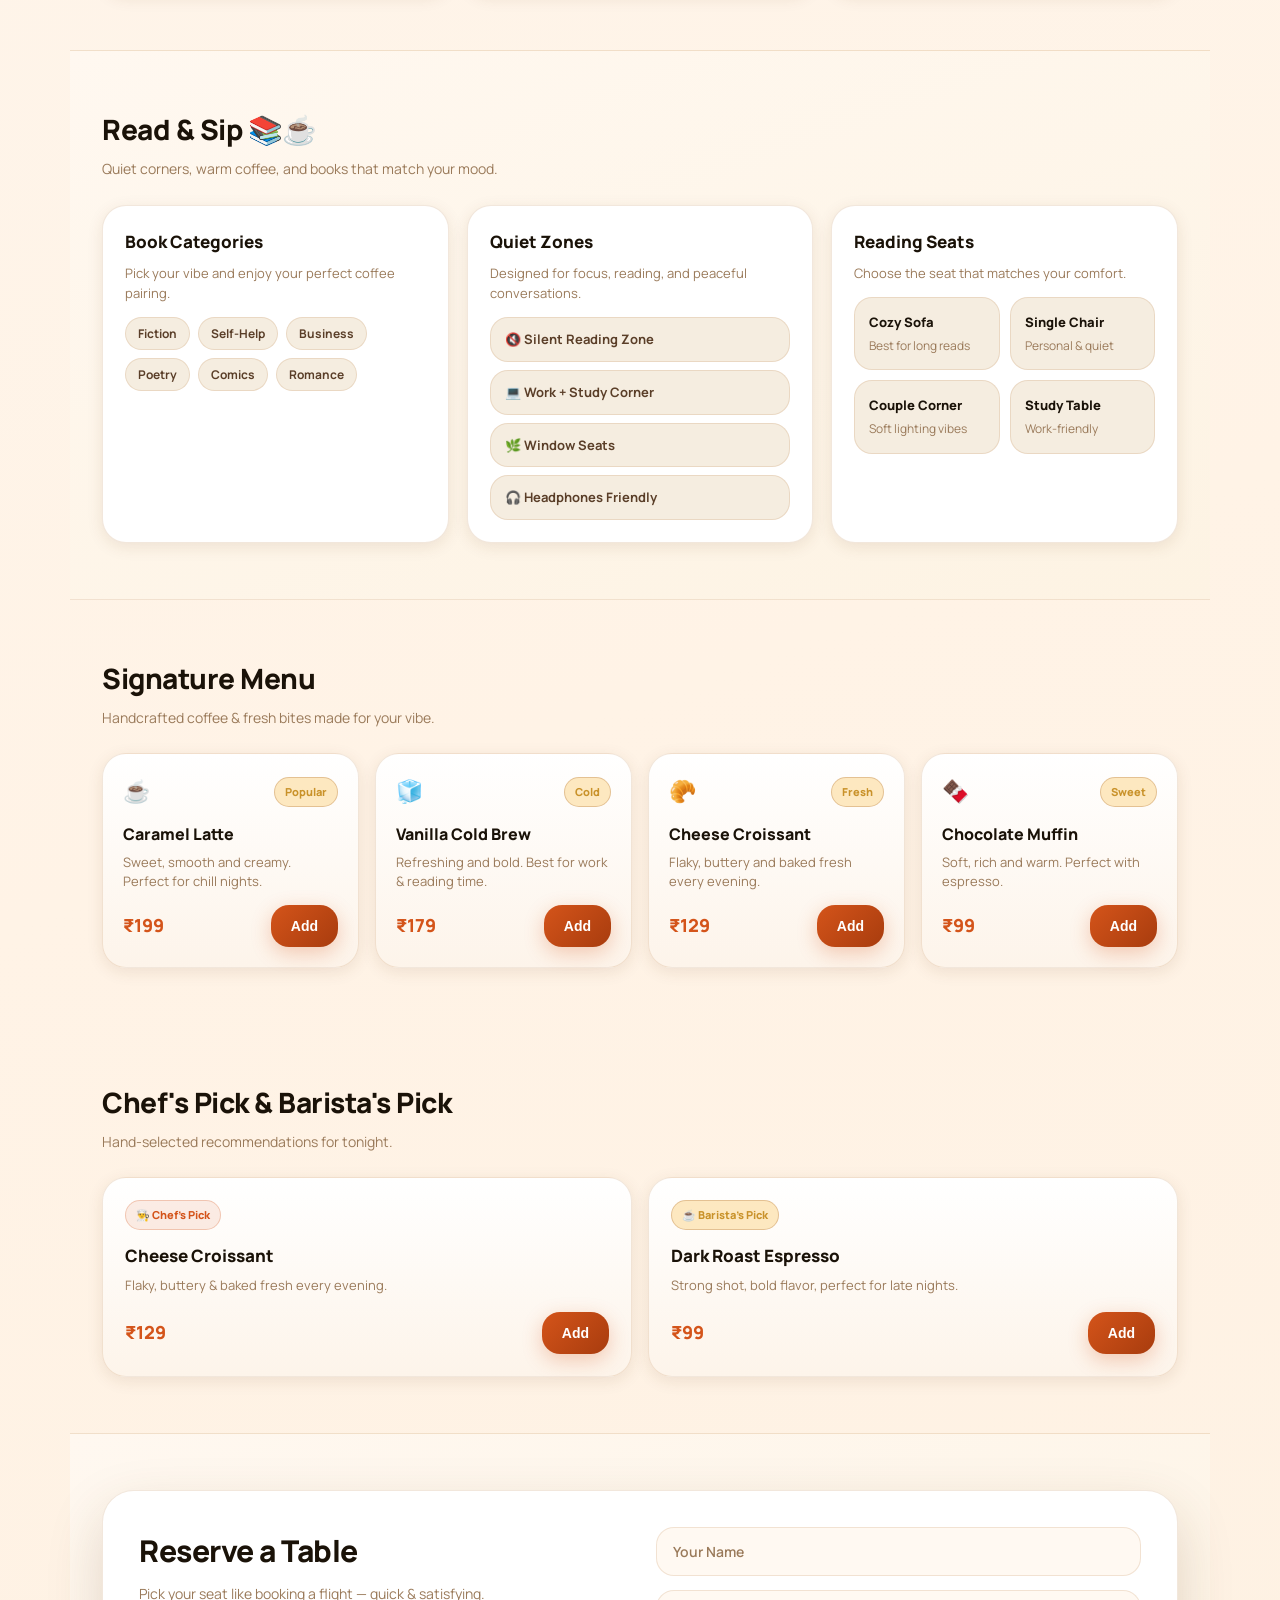
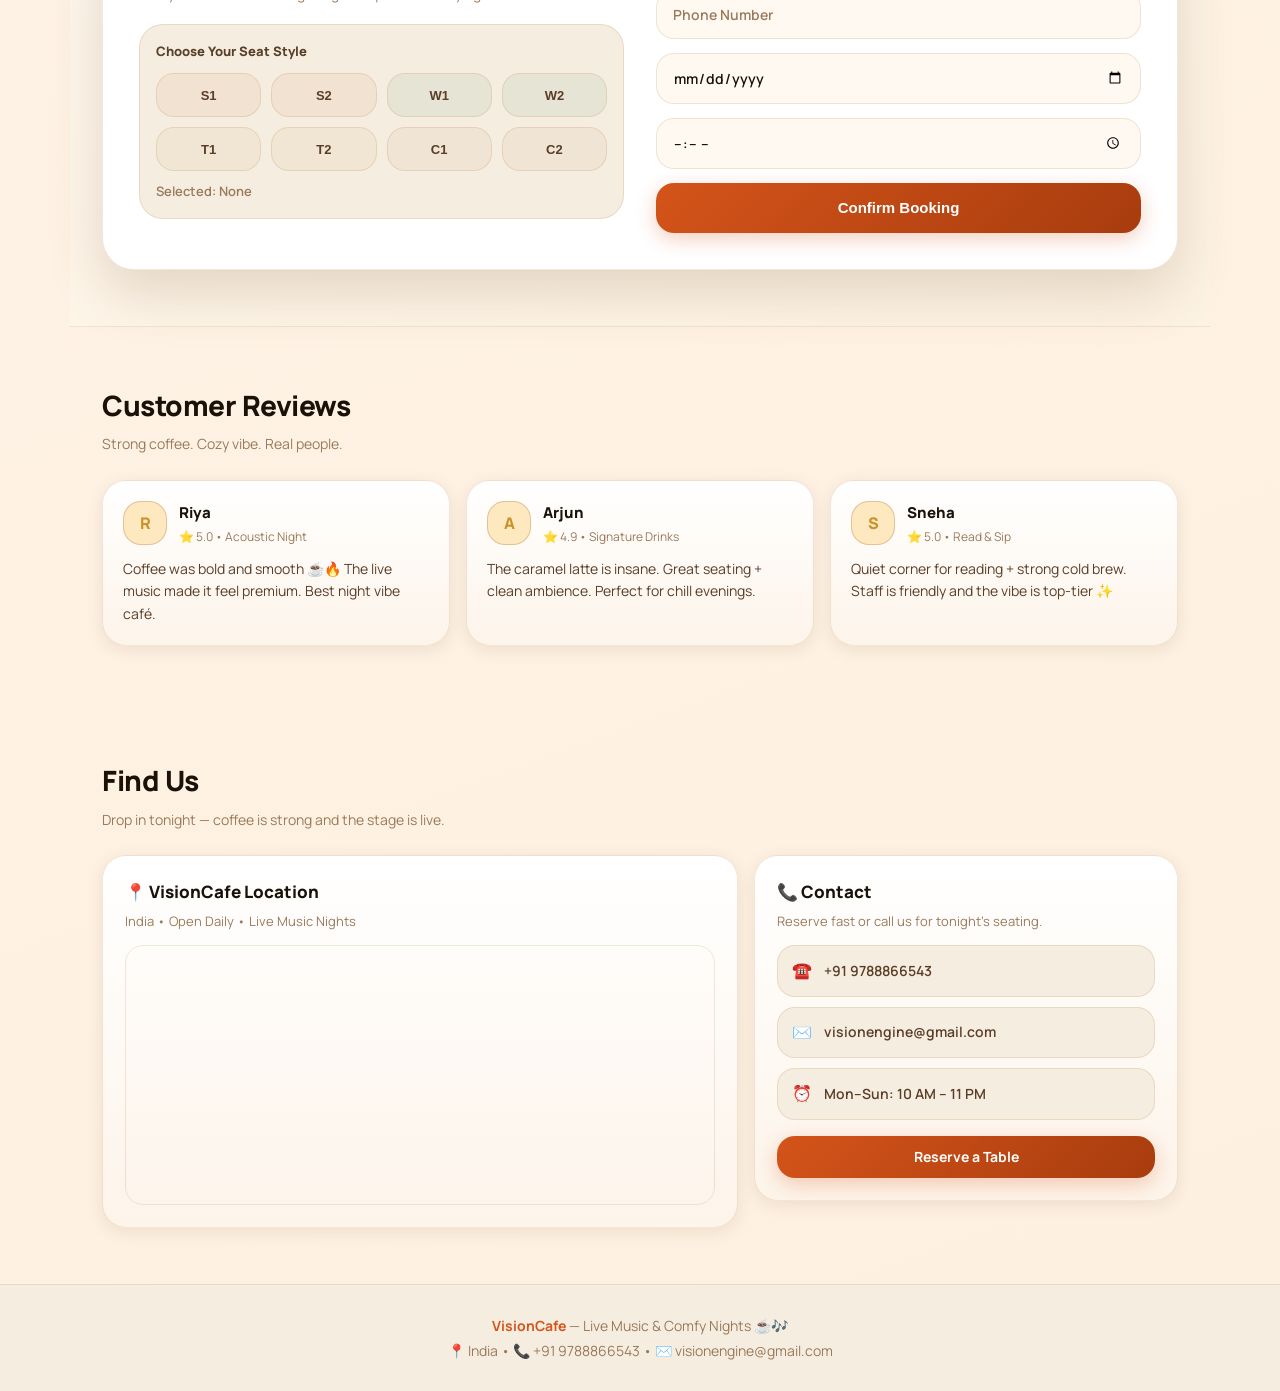
==== commit 5ea3314f: "Mobile responsive: hamburger menu, snap carousel, touch-friendly layout" ====
--- a/mainpage.html
+++ b/mainpage.html
@@ -6,9 +6,8 @@
   <title>VisionCafe | Live Music Nights</title>
 
   <link rel="preconnect" href="https://fonts.googleapis.com">
-<link rel="preconnect" href="https://fonts.gstatic.com" crossorigin>
-<link href="https://fonts.googleapis.com/css2?family=Manrope:wght@400;600;700;800&display=swap" rel="stylesheet">
-
+  <link rel="preconnect" href="https://fonts.gstatic.com" crossorigin>
+  <link href="https://fonts.googleapis.com/css2?family=Manrope:wght@400;600;700;800&display=swap" rel="stylesheet">
 
   <link rel="stylesheet" href="theme.css" />
   <link rel="stylesheet" href="style.css" />
@@ -16,7 +15,6 @@
 
 <body>
 
-  
   <header class="navbar">
     <div class="brand">
       <span class="brand-icon">☕</span>
@@ -24,47 +22,49 @@
       <span class="brand-tag">Live Music</span>
     </div>
 
-    <nav class="nav-links">
+    <nav class="nav-links" id="navLinks">
       <a href="#events">Tonight</a>
       <a href="#lineup">Line-Up</a>
       <a href="#reserve">Reserve</a>
-      <a href="#contact">Contact</a>
-      <a href="#gallery">Gallery</a>
       <a href="#reviews">Reviews</a>
       <a href="#visit">Visit</a>
-
     </nav>
 
     <div class="nav-actions">
-      <a href="#reserve" class="btn btn-primary">Book a Table</a>
+      <a href="#reserve" class="btn btn-primary desktop-only">Book a Table</a>
+      <button class="hamburger" id="hamburger" aria-label="Open menu">
+        <span></span><span></span><span></span>
+      </button>
     </div>
   </header>
 
-  
-
+  <!-- Mobile Nav Drawer -->
+  <div class="mobile-nav" id="mobileNav">
+    <a href="#events" class="mobile-nav-link">Tonight</a>
+    <a href="#lineup" class="mobile-nav-link">Line-Up</a>
+    <a href="#reserve" class="mobile-nav-link">Reserve</a>
+    <a href="#reviews" class="mobile-nav-link">Reviews</a>
+    <a href="#visit" class="mobile-nav-link">Visit</a>
+    <a href="#reserve" class="btn btn-primary" style="margin-top:8px;">Book a Table</a>
+  </div>
+
+  <!-- HERO -->
   <main class="hero">
     <section class="hero-left">
       <p class="hero-chip">🔥 Strong Roast • Live Music • Late Night Energy</p>
 
-
       <h1 class="hero-title">
-        Coffee, Comfort & <span class="highlight">Tonight’s Live Music</span>.
+        Coffee, Comfort & <span class="highlight">Tonight's Live Music</span>.
       </h1>
 
       <p class="hero-subtitle">
-  Strong brews, bold flavors, and a live stage that keeps the night alive.
-</p>
-
+        Strong brews, bold flavors, and a live stage that keeps the night alive.
+      </p>
 
       <div class="hero-buttons">
-        <a href="#events" class="btn btn-primary">Order Now</a>
-        <a href="#lineup" class="btn btn-secondary">Reserve Table</a>
-      </div>
-
-      
-
-
-
+        <a href="#order" class="btn btn-primary">Order Now</a>
+        <a href="#reserve" class="btn btn-secondary">Reserve Table</a>
+      </div>
 
       <div class="hero-stats">
         <div class="stat">
@@ -82,134 +82,121 @@
       </div>
     </section>
 
-
-    <section class="section-tight" id="specials">
-  <div class="section-head">
-    <h2>Today’s Special</h2>
-    <p>Limited-time picks made for strong coffee lovers.</p>
-  </div>
-
-  <div class="special-grid">
-    <div class="special-card">
-      <span class="special-tag">🔥 Bestseller</span>
-      <h3>Dark Roast Espresso Shot</h3>
-      <p>Strong, bold & straight to the point.</p>
-      <div class="special-bottom">
-        <span class="price">₹99</span>
-        <a href="#order" class="btn btn-primary">Order</a>
-      </div>
-    </div>
-
-    <div class="special-card">
-      <span class="special-tag coffee">☕ Coffee + Chill</span>
-      <h3>Mocha Night Latte</h3>
-      <p>Chocolate + espresso with a smooth finish.</p>
-      <div class="special-bottom">
-        <span class="price">₹219</span>
-        <a href="#order" class="btn btn-primary">Order</a>
-      </div>
-    </div>
-
-    <div class="special-card">
-      <span class="special-tag blue">🎶 Music Combo</span>
-      <h3>Cold Brew + Croissant</h3>
-      <p>Perfect for tonight’s acoustic vibe.</p>
-      <div class="special-bottom">
-        <span class="price">₹249</span>
-        <a href="#order" class="btn btn-primary">Order</a>
-      </div>
-    </div>
-  </div>
-</section>
-
-    <section class="section" id="order">
-  <div class="section-head">
-    <h2>Signature Drinks</h2>
-    <p>Handcrafted drinks designed for your mood.</p>
-  </div>
-
-  <div class="carousel-wrap">
-    <button class="carousel-btn left" aria-label="Scroll left">‹</button>
-
-    <div class="carousel" id="drinkCarousel">
-      <div class="drink-card">
-        <h3>Caramel Latte</h3>
-        <p>Sweet, smooth & creamy.</p>
-        <div class="drink-bottom">
-          <span class="price">₹199</span>
-          <button class="btn btn-primary">Add</button>
-        </div>
-      </div>
-
-      <div class="drink-card">
-        <h3>Vanilla Cold Brew</h3>
-        <p>Refreshing & bold.</p>
-        <div class="drink-bottom">
-          <span class="price">₹179</span>
-          <button class="btn btn-primary">Add</button>
-        </div>
-      </div>
-
-      <div class="drink-card">
-        <h3>Espresso Tonic</h3>
-        <p>Strong + fizzy kick.</p>
-        <div class="drink-bottom">
-          <span class="price">₹229</span>
-          <button class="btn btn-primary">Add</button>
-        </div>
-      </div>
-
-      <div class="drink-card">
-        <h3>Hazelnut Cappuccino</h3>
-        <p>Nutty + creamy vibe.</p>
-        <div class="drink-bottom">
-          <span class="price">₹209</span>
-          <button class="btn btn-primary">Add</button>
-        </div>
-      </div>
-
-      <div class="drink-card">
-        <h3>Dark Roast Americano</h3>
-        <p>Pure strength. No sugar needed.</p>
-        <div class="drink-bottom">
-          <span class="price">₹149</span>
-          <button class="btn btn-primary">Add</button>
-        </div>
-      </div>
-    </div>
-
-    <button class="carousel-btn right" aria-label="Scroll right">›</button>
-  </div>
-</section>
-
-
-    <!-- TONIGHT EVENTS CARD -->
+    <!-- Tonight's Event Card -->
     <aside class="hero-right" id="events">
       <div class="event-card">
-        <p class="small-title">Tonight’s Events</p>
-
+        <p class="small-title">Tonight's Events</p>
         <h2 class="event-title">Acoustic Night 🎸</h2>
         <p class="event-desc">
           Smooth vocals + warm lights + coffee aroma. Perfect for chill evenings.
         </p>
-
         <div class="event-meta">
           <span class="pill">🕘 7:30 PM</span>
           <span class="pill">📍 Stage A</span>
           <span class="pill">🎟️ Free Entry</span>
         </div>
-
         <a href="#reserve" class="btn btn-primary btn-full">Reserve Your Seat</a>
       </div>
     </aside>
   </main>
 
+  <!-- TODAY'S SPECIALS -->
+  <section class="section" id="specials">
+    <div class="section-head">
+      <h2>Today's Special</h2>
+      <p>Limited-time picks made for strong coffee lovers.</p>
+    </div>
+    <div class="special-grid">
+      <div class="special-card">
+        <span class="special-tag">🔥 Bestseller</span>
+        <h3>Dark Roast Espresso Shot</h3>
+        <p>Strong, bold & straight to the point.</p>
+        <div class="special-bottom">
+          <span class="price">₹99</span>
+          <a href="#order" class="btn btn-primary">Order</a>
+        </div>
+      </div>
+      <div class="special-card">
+        <span class="special-tag coffee">☕ Coffee + Chill</span>
+        <h3>Mocha Night Latte</h3>
+        <p>Chocolate + espresso with a smooth finish.</p>
+        <div class="special-bottom">
+          <span class="price">₹219</span>
+          <a href="#order" class="btn btn-primary">Order</a>
+        </div>
+      </div>
+      <div class="special-card">
+        <span class="special-tag blue">🎶 Music Combo</span>
+        <h3>Cold Brew + Croissant</h3>
+        <p>Perfect for tonight's acoustic vibe.</p>
+        <div class="special-bottom">
+          <span class="price">₹249</span>
+          <a href="#order" class="btn btn-primary">Order</a>
+        </div>
+      </div>
+    </div>
+  </section>
+
+  <!-- SIGNATURE DRINKS CAROUSEL -->
+  <section class="section" id="order">
+    <div class="section-head">
+      <h2>Signature Drinks</h2>
+      <p>Handcrafted drinks designed for your mood.</p>
+    </div>
+    <div class="carousel-wrap">
+      <button class="carousel-btn left" aria-label="Scroll left">‹</button>
+      <div class="carousel" id="drinkCarousel">
+        <div class="drink-card">
+          <h3>Caramel Latte</h3>
+          <p>Sweet, smooth & creamy.</p>
+          <div class="drink-bottom">
+            <span class="price">₹199</span>
+            <button class="btn btn-primary">Add</button>
+          </div>
+        </div>
+        <div class="drink-card">
+          <h3>Vanilla Cold Brew</h3>
+          <p>Refreshing & bold.</p>
+          <div class="drink-bottom">
+            <span class="price">₹179</span>
+            <button class="btn btn-primary">Add</button>
+          </div>
+        </div>
+        <div class="drink-card">
+          <h3>Espresso Tonic</h3>
+          <p>Strong + fizzy kick.</p>
+          <div class="drink-bottom">
+            <span class="price">₹229</span>
+            <button class="btn btn-primary">Add</button>
+          </div>
+        </div>
+        <div class="drink-card">
+          <h3>Hazelnut Cappuccino</h3>
+          <p>Nutty + creamy vibe.</p>
+          <div class="drink-bottom">
+            <span class="price">₹209</span>
+            <button class="btn btn-primary">Add</button>
+          </div>
+        </div>
+        <div class="drink-card">
+          <h3>Dark Roast Americano</h3>
+          <p>Pure strength. No sugar needed.</p>
+          <div class="drink-bottom">
+            <span class="price">₹149</span>
+            <button class="btn btn-primary">Add</button>
+          </div>
+        </div>
+      </div>
+      <button class="carousel-btn right" aria-label="Scroll right">›</button>
+    </div>
+  </section>
+
+  <!-- ARTIST LINE-UP -->
   <section class="section" id="lineup">
     <div class="section-head">
       <h2>Artist Line-Up</h2>
-      <p>Meet tonight’s performers bringing the vibe to VisionCafe.</p>
-    </div>
-
+      <p>Meet tonight's performers bringing the vibe to VisionCafe.</p>
+    </div>
     <div class="lineup-grid">
       <div class="artist-card">
         <div class="artist-avatar">A</div>
@@ -219,7 +206,6 @@
         </div>
         <span class="artist-time">7:30 PM</span>
       </div>
-
       <div class="artist-card">
         <div class="artist-avatar">M</div>
         <div class="artist-info">
@@ -228,7 +214,6 @@
         </div>
         <span class="artist-time">8:15 PM</span>
       </div>
-
       <div class="artist-card">
         <div class="artist-avatar">R</div>
         <div class="artist-info">
@@ -240,305 +225,196 @@
     </div>
   </section>
 
-<section class="section" id="readandsip">
-  <div class="section-head">
-    <h2>Read & Sip 📚☕</h2>
-    <p>Quiet corners, warm coffee, and books that match your mood.</p>
-  </div>
-
-  
-
-
-  <div class="read-grid">
-    <!-- Book Categories -->
-    <div class="read-card">
-      <h3>Book Categories</h3>
-      <p>Pick your vibe and enjoy your perfect coffee pairing.</p>
-
-      <div class="chips">
-        <span class="chip">Fiction</span>
-        <span class="chip">Self-Help</span>
-        <span class="chip">Business</span>
-        <span class="chip">Poetry</span>
-        <span class="chip">Comics</span>
-        <span class="chip">Romance</span>
-      </div>
-    </div>
-
-    <!-- Quiet Zones -->
-    <div class="read-card">
-      <h3>Quiet Zones</h3>
-      <p>Designed for focus, reading, and peaceful conversations.</p>
-
-      <ul class="read-list">
-        <li>🔇 Silent Reading Zone</li>
-        <li>💻 Work + Study Corner</li>
-        <li>🌿 Window Seats</li>
-        <li>🎧 Headphones Friendly</li>
-      </ul>
-    </div>
-
-    <!-- Reading Seats -->
-    <div class="read-card">
-      <h3>Reading Seats</h3>
-      <p>Choose the seat that matches your comfort.</p>
-
-      <div class="seat-grid">
-        <div class="seat-box">
-          <h4>Cozy Sofa</h4>
-          <p>Best for long reads</p>
-        </div>
-
-        <div class="seat-box">
-          <h4>Single Chair</h4>
-          <p>Personal & quiet</p>
-        </div>
-
-        <div class="seat-box">
-          <h4>Couple Corner</h4>
-          <p>Soft lighting vibes</p>
-        </div>
-
-        <div class="seat-box">
-          <h4>Study Table</h4>
-          <p>Work-friendly</p>
-        </div>
-      </div>
-    </div>
-  </div>
-</section>
-
-<!--
-     SIGNATURE MENU (PREMIUM)-->
-<section class="section" id="menu">
-  <div class="section-head">
-    <h2>Signature Menu</h2>
-    <p>Handcrafted coffee & fresh bites made for your vibe.</p>
-  </div>
-
-  <div class="menu-cards">
-    <div class="menu-card">
-      <div class="menu-top">
-        <span class="menu-icon">☕</span>
-        <span class="menu-badge">Popular</span>
-      </div>
-      <h3>Caramel Latte</h3>
-      <p>Sweet, smooth and creamy. Perfect for chill nights.</p>
-      <div class="menu-bottom">
-        <span class="menu-price">₹199</span>
-        <button class="btn btn-primary">Add</button>
-      </div>
-    </div>
-
-    <div class="menu-card">
-      <div class="menu-top">
-        <span class="menu-icon">🧊</span>
-        <span class="menu-badge">Cold</span>
-      </div>
-      <h3>Vanilla Cold Brew</h3>
-      <p>Refreshing and bold. Best for work & reading time.</p>
-      <div class="menu-bottom">
-        <span class="menu-price">₹179</span>
-        <button class="btn btn-primary">Add</button>
-      </div>
-    </div>
-
-    <div class="menu-card">
-      <div class="menu-top">
-        <span class="menu-icon">🥐</span>
-        <span class="menu-badge">Fresh</span>
-      </div>
-      <h3>Cheese Croissant</h3>
-      <p>Flaky, buttery and baked fresh every evening.</p>
-      <div class="menu-bottom">
-        <span class="menu-price">₹129</span>
-        <button class="btn btn-primary">Add</button>
-      </div>
-    </div>
-
-    <div class="menu-card">
-      <div class="menu-top">
-        <span class="menu-icon">🍫</span>
-        <span class="menu-badge">Sweet</span>
-      </div>
-      <h3>Chocolate Muffin</h3>
-      <p>Soft, rich and warm. Perfect with espresso.</p>
-      <div class="menu-bottom">
-        <span class="menu-price">₹99</span>
-        <button class="btn btn-primary">Add</button>
-      </div>
-    </div>
-  </div>
-</section>
-
-
-<section class="section" id="picks">
-  <div class="section-head">
-    <h2>Chef’s Pick & Barista’s Pick</h2>
-    <p>Hand-selected recommendations for tonight.</p>
-  </div>
-
-  <div class="picks-grid">
-    <div class="pick-card">
-      <span class="pick-badge">👨‍🍳 Chef’s Pick</span>
-      <h3>Cheese Croissant</h3>
-      <p>Flaky, buttery & baked fresh every evening.</p>
-      <div class="pick-bottom">
-        <span class="price">₹129</span>
-        <button class="btn btn-primary">Add</button>
-      </div>
-    </div>
-
-    <div class="pick-card">
-      <span class="pick-badge barista">☕ Barista’s Pick</span>
-      <h3>Dark Roast Espresso</h3>
-      <p>Strong shot, bold flavor, perfect for late nights.</p>
-      <div class="pick-bottom">
-        <span class="price">₹99</span>
-        <button class="btn btn-primary">Add</button>
-      </div>
-    </div>
-  </div>
-</section>
-
-
-
-
+  <!-- READ & SIP -->
+  <section class="section" id="readandsip">
+    <div class="section-head">
+      <h2>Read & Sip 📚☕</h2>
+      <p>Quiet corners, warm coffee, and books that match your mood.</p>
+    </div>
+    <div class="read-grid">
+      <div class="read-card">
+        <h3>Book Categories</h3>
+        <p>Pick your vibe and enjoy your perfect coffee pairing.</p>
+        <div class="chips">
+          <span class="chip">Fiction</span>
+          <span class="chip">Self-Help</span>
+          <span class="chip">Business</span>
+          <span class="chip">Poetry</span>
+          <span class="chip">Comics</span>
+          <span class="chip">Romance</span>
+        </div>
+      </div>
+      <div class="read-card">
+        <h3>Quiet Zones</h3>
+        <p>Designed for focus, reading, and peaceful conversations.</p>
+        <ul class="read-list">
+          <li>🔇 Silent Reading Zone</li>
+          <li>💻 Work + Study Corner</li>
+          <li>🌿 Window Seats</li>
+          <li>🎧 Headphones Friendly</li>
+        </ul>
+      </div>
+      <div class="read-card">
+        <h3>Reading Seats</h3>
+        <p>Choose the seat that matches your comfort.</p>
+        <div class="seat-grid">
+          <div class="seat-box"><h4>Cozy Sofa</h4><p>Best for long reads</p></div>
+          <div class="seat-box"><h4>Single Chair</h4><p>Personal & quiet</p></div>
+          <div class="seat-box"><h4>Couple Corner</h4><p>Soft lighting vibes</p></div>
+          <div class="seat-box"><h4>Study Table</h4><p>Work-friendly</p></div>
+        </div>
+      </div>
+    </div>
+  </section>
+
+  <!-- SIGNATURE MENU -->
+  <section class="section" id="menu">
+    <div class="section-head">
+      <h2>Signature Menu</h2>
+      <p>Handcrafted coffee & fresh bites made for your vibe.</p>
+    </div>
+    <div class="menu-cards">
+      <div class="menu-card">
+        <div class="menu-top"><span class="menu-icon">☕</span><span class="menu-badge">Popular</span></div>
+        <h3>Caramel Latte</h3>
+        <p>Sweet, smooth and creamy. Perfect for chill nights.</p>
+        <div class="menu-bottom"><span class="menu-price">₹199</span><button class="btn btn-primary">Add</button></div>
+      </div>
+      <div class="menu-card">
+        <div class="menu-top"><span class="menu-icon">🧊</span><span class="menu-badge">Cold</span></div>
+        <h3>Vanilla Cold Brew</h3>
+        <p>Refreshing and bold. Best for work & reading time.</p>
+        <div class="menu-bottom"><span class="menu-price">₹179</span><button class="btn btn-primary">Add</button></div>
+      </div>
+      <div class="menu-card">
+        <div class="menu-top"><span class="menu-icon">🥐</span><span class="menu-badge">Fresh</span></div>
+        <h3>Cheese Croissant</h3>
+        <p>Flaky, buttery and baked fresh every evening.</p>
+        <div class="menu-bottom"><span class="menu-price">₹129</span><button class="btn btn-primary">Add</button></div>
+      </div>
+      <div class="menu-card">
+        <div class="menu-top"><span class="menu-icon">🍫</span><span class="menu-badge">Sweet</span></div>
+        <h3>Chocolate Muffin</h3>
+        <p>Soft, rich and warm. Perfect with espresso.</p>
+        <div class="menu-bottom"><span class="menu-price">₹99</span><button class="btn btn-primary">Add</button></div>
+      </div>
+    </div>
+  </section>
+
+  <!-- PICKS -->
+  <section class="section" id="picks">
+    <div class="section-head">
+      <h2>Chef's Pick & Barista's Pick</h2>
+      <p>Hand-selected recommendations for tonight.</p>
+    </div>
+    <div class="picks-grid">
+      <div class="pick-card">
+        <span class="pick-badge">👨‍🍳 Chef's Pick</span>
+        <h3>Cheese Croissant</h3>
+        <p>Flaky, buttery & baked fresh every evening.</p>
+        <div class="pick-bottom"><span class="price">₹129</span><button class="btn btn-primary">Add</button></div>
+      </div>
+      <div class="pick-card">
+        <span class="pick-badge barista">☕ Barista's Pick</span>
+        <h3>Dark Roast Espresso</h3>
+        <p>Strong shot, bold flavor, perfect for late nights.</p>
+        <div class="pick-bottom"><span class="price">₹99</span><button class="btn btn-primary">Add</button></div>
+      </div>
+    </div>
+  </section>
+
+  <!-- RESERVE -->
   <section class="section" id="reserve">
-  <div class="reserve-box">
-    <div class="reserve-left">
-      <h2>Reserve a Table</h2>
-      <p>Pick your seat like booking a flight — quick & satisfying.</p>
-
-      <div class="seat-map">
-        <p class="seat-title">Choose Your Seat Style</p>
-
-        <div class="seat-grid-map" id="seatGrid">
-          <button class="seat seat-sofa">S1</button>
-          <button class="seat seat-sofa">S2</button>
-          <button class="seat seat-window">W1</button>
-          <button class="seat seat-window">W2</button>
-
-          <button class="seat seat-study">T1</button>
-          <button class="seat seat-study">T2</button>
-          <button class="seat seat-couple">C1</button>
-          <button class="seat seat-couple">C2</button>
-        </div>
-
-        <p class="seat-note">Selected: <span id="seatSelected">None</span></p>
-      </div>
-    </div>
-
-    <form class="reserve-form">
-      <input type="text" placeholder="Your Name" required />
-      <input type="tel" placeholder="Phone Number" required />
-      <input type="date" required />
-      <input type="time" required />
-      <button class="btn btn-primary btn-full" type="submit">Confirm Booking</button>
-    </form>
-  </div>
-</section>
-
-<!-- REVIEWS -->
-<section class="section" id="reviews">
-  <div class="section-head">
-    <h2>Customer Reviews</h2>
-    <p>Strong coffee. Cozy vibe. Real people.</p>
-  </div>
-
-  <div class="reviews-grid">
-    <div class="review-card">
-      <div class="review-top">
-        <div class="review-avatar">R</div>
-        <div>
-          <h3>Riya</h3>
-          <p class="review-meta">⭐ 5.0 • Acoustic Night</p>
-        </div>
-      </div>
-      <p class="review-text">
-        Coffee was bold and smooth ☕🔥 The live music made it feel premium. Best night vibe café.
-      </p>
-    </div>
-
-    <div class="review-card">
-      <div class="review-top">
-        <div class="review-avatar">A</div>
-        <div>
-          <h3>Arjun</h3>
-          <p class="review-meta">⭐ 4.9 • Signature Drinks</p>
-        </div>
-      </div>
-      <p class="review-text">
-        The caramel latte is insane. Great seating + clean ambience. Perfect for chill evenings.
-      </p>
-    </div>
-
-    <div class="review-card">
-      <div class="review-top">
-        <div class="review-avatar">S</div>
-        <div>
-          <h3>Sneha</h3>
-          <p class="review-meta">⭐ 5.0 • Read & Sip</p>
-        </div>
-      </div>
-      <p class="review-text">
-        Quiet corner for reading + strong cold brew. Staff is friendly and the vibe is top-tier ✨
-      </p>
-    </div>
-  </div>
-</section>
-
-<!-- MAP + CONTACT -->
-<section class="section" id="visit">
-  <div class="section-head">
-    <h2>Find Us</h2>
-    <p>Drop in tonight — coffee is strong and the stage is live.</p>
-  </div>
-
-  <div class="visit-grid">
-    <div class="visit-card">
-      <h3>📍 VisionCafe Location</h3>
-      <p class="visit-text">India • Open Daily • Live Music Nights</p>
-
-      <div class="map-box">
-        <iframe
-          title="VisionCafe Location"
-          src="https://maps.google.com/maps?q=India&t=&z=13&ie=UTF8&iwloc=&output=embed"
-          loading="lazy"
-        ></iframe>
-      </div>
-    </div>
-
-    <div class="visit-card">
-      <h3>📞 Contact</h3>
-      <p class="visit-text">Reserve fast or call us for tonight’s seating.</p>
-
-      <div class="contact-list">
-        <div class="contact-item">
-          <span>☎️</span>
-          <p>+91 9788866543</p>
-        </div>
-
-        <div class="contact-item">
-          <span>✉️</span>
-          <p>visionengine@gmail.com</p>
-        </div>
-
-        <div class="contact-item">
-          <span>⏰</span>
-          <p>Mon–Sun: 10 AM – 11 PM</p>
-        </div>
-      </div>
-
-      <a class="btn btn-primary btn-full" href="#reserve">Reserve a Table</a>
-    </div>
-  </div>
-</section>
-
-
-
-
-
+    <div class="reserve-box">
+      <div class="reserve-left">
+        <h2>Reserve a Table</h2>
+        <p>Pick your seat like booking a flight — quick & satisfying.</p>
+        <div class="seat-map">
+          <p class="seat-title">Choose Your Seat Style</p>
+          <div class="seat-grid-map" id="seatGrid">
+            <button class="seat seat-sofa">S1</button>
+            <button class="seat seat-sofa">S2</button>
+            <button class="seat seat-window">W1</button>
+            <button class="seat seat-window">W2</button>
+            <button class="seat seat-study">T1</button>
+            <button class="seat seat-study">T2</button>
+            <button class="seat seat-couple">C1</button>
+            <button class="seat seat-couple">C2</button>
+          </div>
+          <p class="seat-note">Selected: <span id="seatSelected">None</span></p>
+        </div>
+      </div>
+      <form class="reserve-form">
+        <input type="text" placeholder="Your Name" required />
+        <input type="tel" placeholder="Phone Number" required />
+        <input type="date" required />
+        <input type="time" required />
+        <button class="btn btn-primary btn-full" type="submit">Confirm Booking</button>
+      </form>
+    </div>
+  </section>
+
+  <!-- REVIEWS -->
+  <section class="section" id="reviews">
+    <div class="section-head">
+      <h2>Customer Reviews</h2>
+      <p>Strong coffee. Cozy vibe. Real people.</p>
+    </div>
+    <div class="reviews-grid">
+      <div class="review-card">
+        <div class="review-top">
+          <div class="review-avatar">R</div>
+          <div><h3>Riya</h3><p class="review-meta">⭐ 5.0 • Acoustic Night</p></div>
+        </div>
+        <p class="review-text">Coffee was bold and smooth ☕🔥 The live music made it feel premium. Best night vibe café.</p>
+      </div>
+      <div class="review-card">
+        <div class="review-top">
+          <div class="review-avatar">A</div>
+          <div><h3>Arjun</h3><p class="review-meta">⭐ 4.9 • Signature Drinks</p></div>
+        </div>
+        <p class="review-text">The caramel latte is insane. Great seating + clean ambience. Perfect for chill evenings.</p>
+      </div>
+      <div class="review-card">
+        <div class="review-top">
+          <div class="review-avatar">S</div>
+          <div><h3>Sneha</h3><p class="review-meta">⭐ 5.0 • Read & Sip</p></div>
+        </div>
+        <p class="review-text">Quiet corner for reading + strong cold brew. Staff is friendly and the vibe is top-tier ✨</p>
+      </div>
+    </div>
+  </section>
+
+  <!-- VISIT / MAP -->
+  <section class="section" id="visit">
+    <div class="section-head">
+      <h2>Find Us</h2>
+      <p>Drop in tonight — coffee is strong and the stage is live.</p>
+    </div>
+    <div class="visit-grid">
+      <div class="visit-card">
+        <h3>📍 VisionCafe Location</h3>
+        <p class="visit-text">India • Open Daily • Live Music Nights</p>
+        <div class="map-box">
+          <iframe
+            title="VisionCafe Location"
+            src="https://maps.google.com/maps?q=India&t=&z=13&ie=UTF8&iwloc=&output=embed"
+            loading="lazy"
+          ></iframe>
+        </div>
+      </div>
+      <div class="visit-card">
+        <h3>📞 Contact</h3>
+        <p class="visit-text">Reserve fast or call us for tonight's seating.</p>
+        <div class="contact-list">
+          <div class="contact-item"><span>☎️</span><p>+91 9788866543</p></div>
+          <div class="contact-item"><span>✉️</span><p>visionengine@gmail.com</p></div>
+          <div class="contact-item"><span>⏰</span><p>Mon–Sun: 10 AM – 11 PM</p></div>
+        </div>
+        <a class="btn btn-primary btn-full" href="#reserve">Reserve a Table</a>
+      </div>
+    </div>
+  </section>
 
   <footer class="footer" id="contact">
     <p><b>VisionCafe</b> — Live Music & Comfy Nights ☕🎶</p>
--- a/style.css
+++ b/style.css
@@ -167,8 +167,6 @@
 }
 
 .section-tight {
-  grid-column: 1;
-  grid-row: 2;
   padding-top: 0;
 }
 
@@ -1068,6 +1066,66 @@
 }
 
 /* =====================
+   HAMBURGER + MOBILE NAV
+===================== */
+.hamburger {
+  display: none;
+  flex-direction: column;
+  justify-content: center;
+  gap: 5px;
+  width: 40px;
+  height: 40px;
+  background: var(--bg-muted);
+  border: 1.5px solid var(--border);
+  border-radius: var(--radius-sm);
+  cursor: pointer;
+  padding: 8px;
+}
+
+.hamburger span {
+  display: block;
+  height: 2px;
+  background: var(--text-primary);
+  border-radius: 2px;
+  transition: transform 0.25s ease, opacity 0.25s ease;
+}
+
+.hamburger.open span:nth-child(1) { transform: translateY(7px) rotate(45deg); }
+.hamburger.open span:nth-child(2) { opacity: 0; }
+.hamburger.open span:nth-child(3) { transform: translateY(-7px) rotate(-45deg); }
+
+.mobile-nav {
+  display: none;
+  flex-direction: column;
+  gap: 4px;
+  padding: 16px 20px;
+  background: var(--glass);
+  backdrop-filter: blur(14px);
+  -webkit-backdrop-filter: blur(14px);
+  border-bottom: 1px solid var(--border);
+}
+
+.mobile-nav.open {
+  display: flex;
+}
+
+.mobile-nav-link {
+  text-decoration: none;
+  color: var(--text-secondary);
+  font-weight: 700;
+  font-size: 15px;
+  padding: 12px 14px;
+  border-radius: var(--radius-md);
+  transition: background 0.2s, color 0.2s;
+}
+
+.mobile-nav-link:hover,
+.mobile-nav-link:active {
+  background: var(--bg-muted);
+  color: var(--brand);
+}
+
+/* =====================
    RESPONSIVE
 ===================== */
 @media (max-width: 1024px) {
@@ -1078,73 +1136,129 @@
 
 @media (max-width: 900px) {
   .navbar {
-    padding: 14px 20px;
+    padding: 12px 16px;
   }
 
   .nav-links {
     display: none;
   }
 
+  .hamburger {
+    display: flex;
+  }
+
+  .desktop-only {
+    display: none;
+  }
+
+  /* Hero stacks vertically */
   .hero {
-    padding: 40px 20px 28px;
+    padding: 32px 16px 24px;
     grid-template-columns: 1fr;
-    grid-template-rows: auto auto auto;
-  }
-
-  .hero-left {
-    grid-column: 1;
-    grid-row: 1;
-  }
-
-  .hero-right {
-    grid-column: 1;
-    grid-row: 2;
-  }
-
-  .section-tight {
-    grid-column: 1;
-    grid-row: 3;
-  }
+    gap: 20px;
+  }
+
+  .hero-left { grid-column: 1; grid-row: 1; }
+  .hero-right { grid-column: 1; grid-row: 2; }
 
   .hero-title {
-    font-size: 34px;
-  }
-
+    font-size: 30px;
+    letter-spacing: -0.8px;
+  }
+
+  .hero-subtitle {
+    font-size: 14px;
+  }
+
+  .hero-stats {
+    gap: 10px;
+  }
+
+  .stat {
+    min-width: 0;
+    flex: 1;
+    padding: 12px 14px;
+  }
+
+  .stat h3 {
+    font-size: 18px;
+  }
+
+  /* All multi-col grids → single col */
   .special-grid,
   .lineup-grid,
   .read-grid,
   .reviews-grid,
-  .picks-grid {
-    grid-template-columns: 1fr;
-  }
-
+  .picks-grid,
   .menu-cards {
     grid-template-columns: 1fr;
   }
 
+  /* Reserve */
   .reserve-box {
     grid-template-columns: 1fr;
-    padding: 22px;
-    gap: 22px;
-  }
-
+    padding: 20px 16px;
+    gap: 20px;
+    border-radius: var(--radius-lg);
+  }
+
+  .reserve-left h2 {
+    font-size: 24px;
+  }
+
+  .seat-grid-map {
+    grid-template-columns: repeat(4, 1fr);
+  }
+
+  /* Visit */
   .visit-grid {
     grid-template-columns: 1fr;
   }
 
-  .seat-grid-map {
-    grid-template-columns: repeat(2, 1fr);
-  }
-
-  .hero-stats {
-    gap: 10px;
-  }
-
-  .stat {
-    min-width: 100px;
-  }
-
+  .map-box {
+    height: 220px;
+  }
+
+  /* Sections */
   .section {
-    padding: 40px 20px;
-  }
-}
+    padding: 36px 16px;
+  }
+
+  .section-head h2 {
+    font-size: 22px;
+  }
+
+  /* Carousel — hide buttons on touch, let it scroll naturally */
+  .carousel-btn {
+    display: none;
+  }
+
+  .carousel {
+    padding: 8px 0;
+    gap: 12px;
+    /* snap scrolling for mobile */
+    scroll-snap-type: x mandatory;
+    -webkit-overflow-scrolling: touch;
+  }
+
+  .drink-card {
+    min-width: 72vw;
+    scroll-snap-align: start;
+  }
+
+  /* Buttons full-width on small screens */
+  .hero-buttons {
+    flex-direction: column;
+  }
+
+  .hero-buttons .btn {
+    width: 100%;
+    justify-content: center;
+  }
+
+  /* Footer */
+  .footer {
+    padding: 20px 16px;
+    font-size: 13px;
+  }
+}
